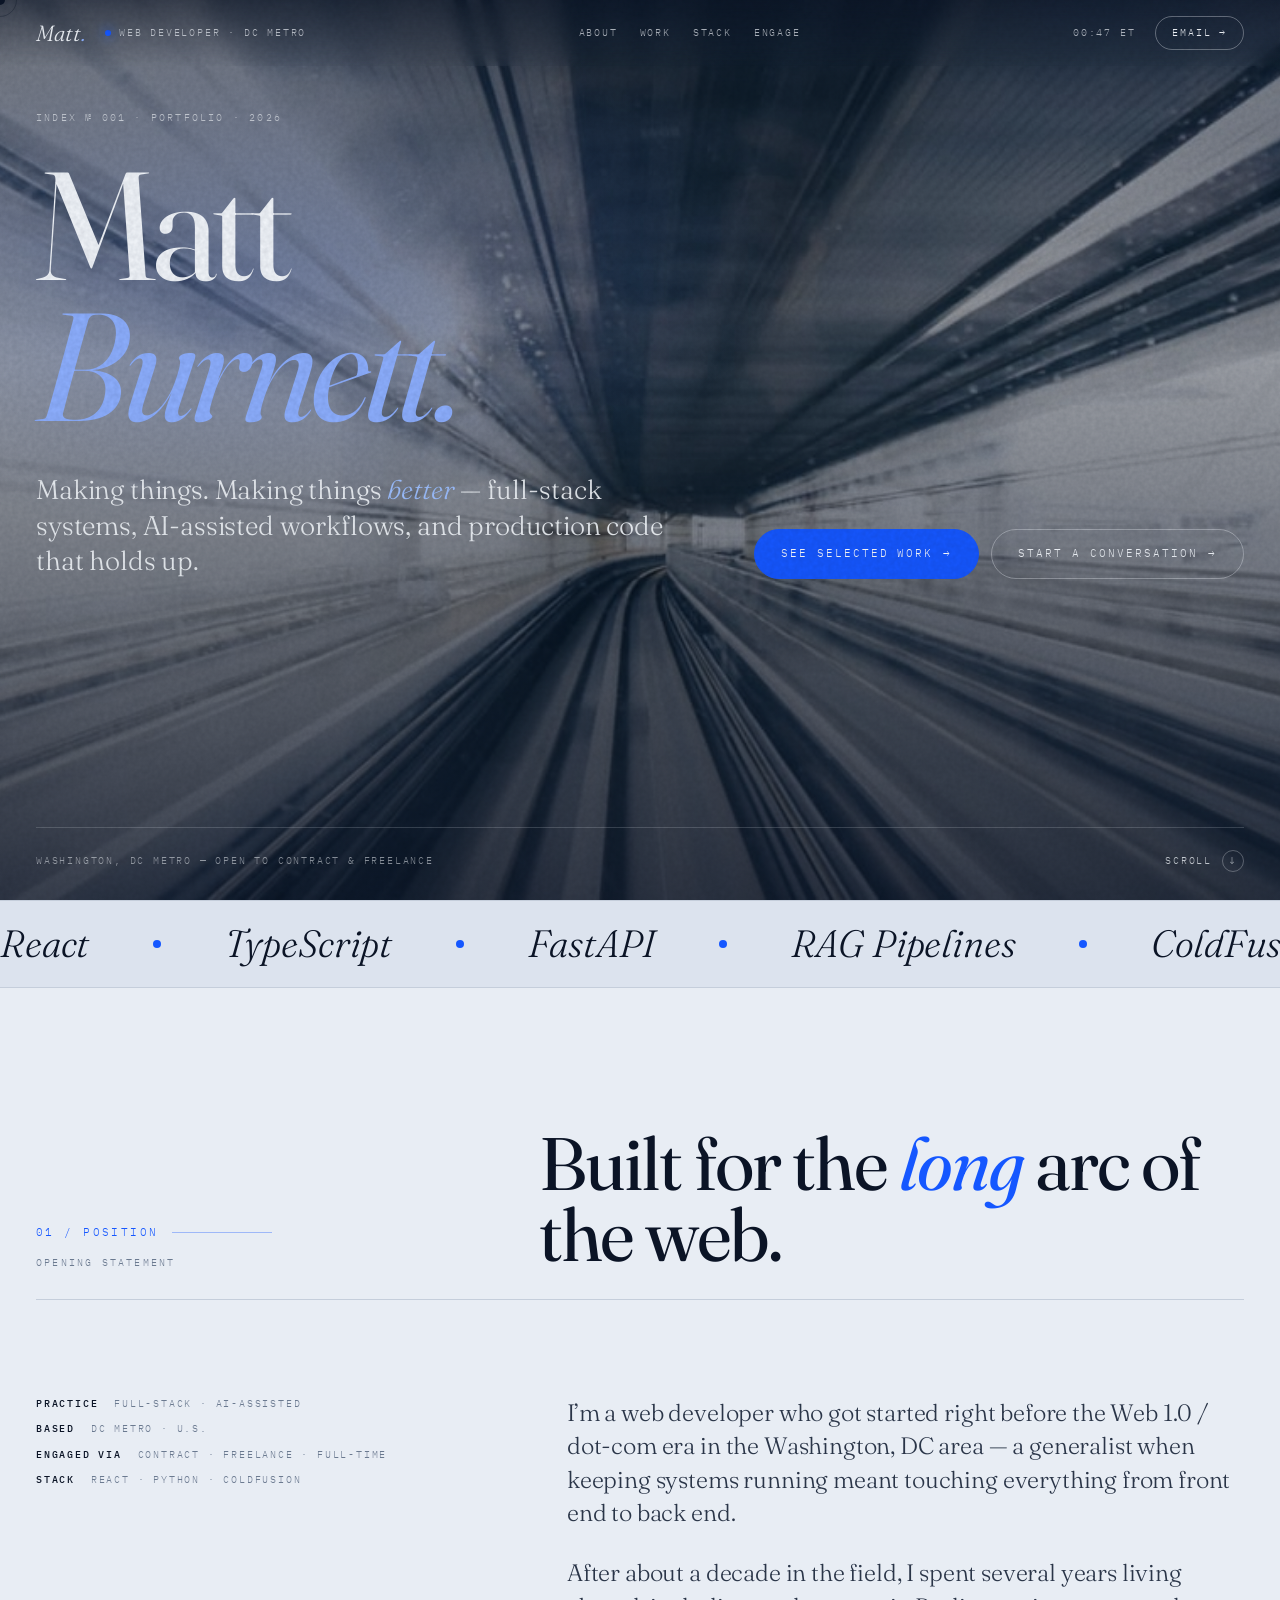
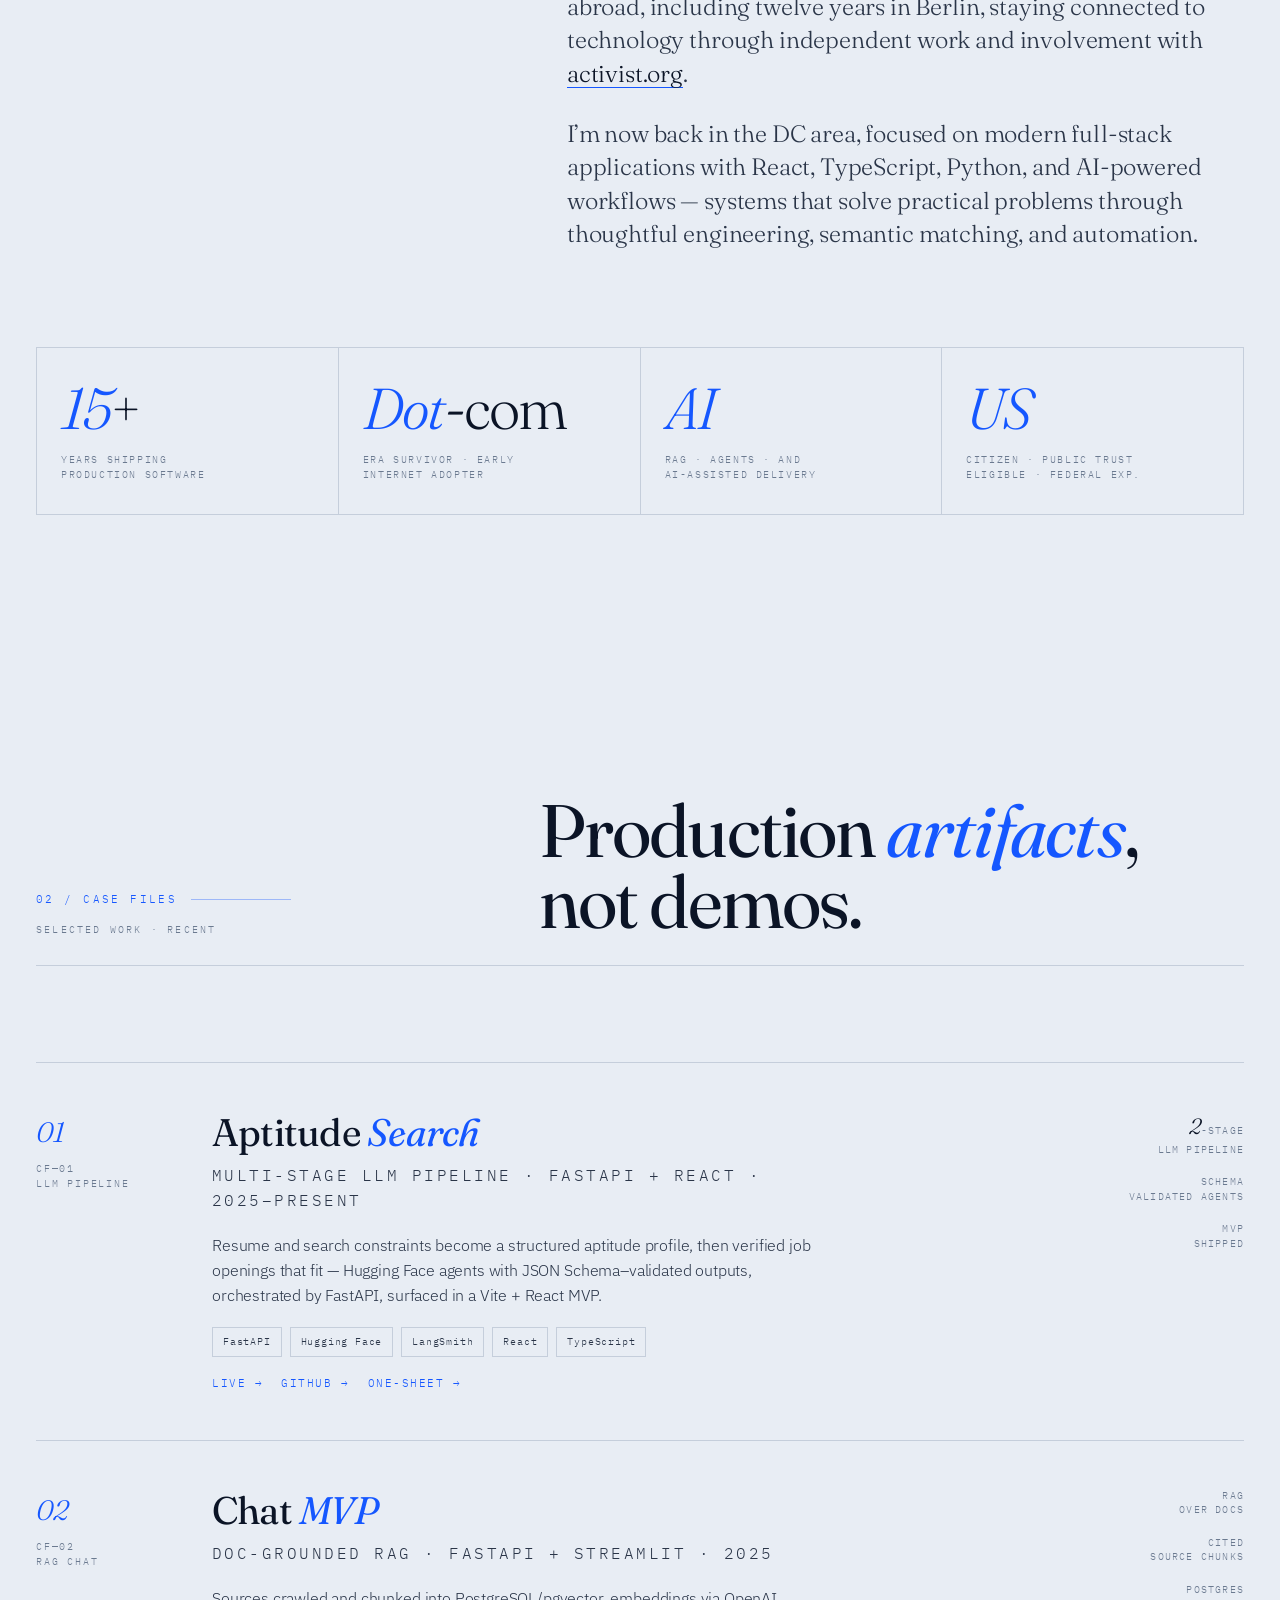
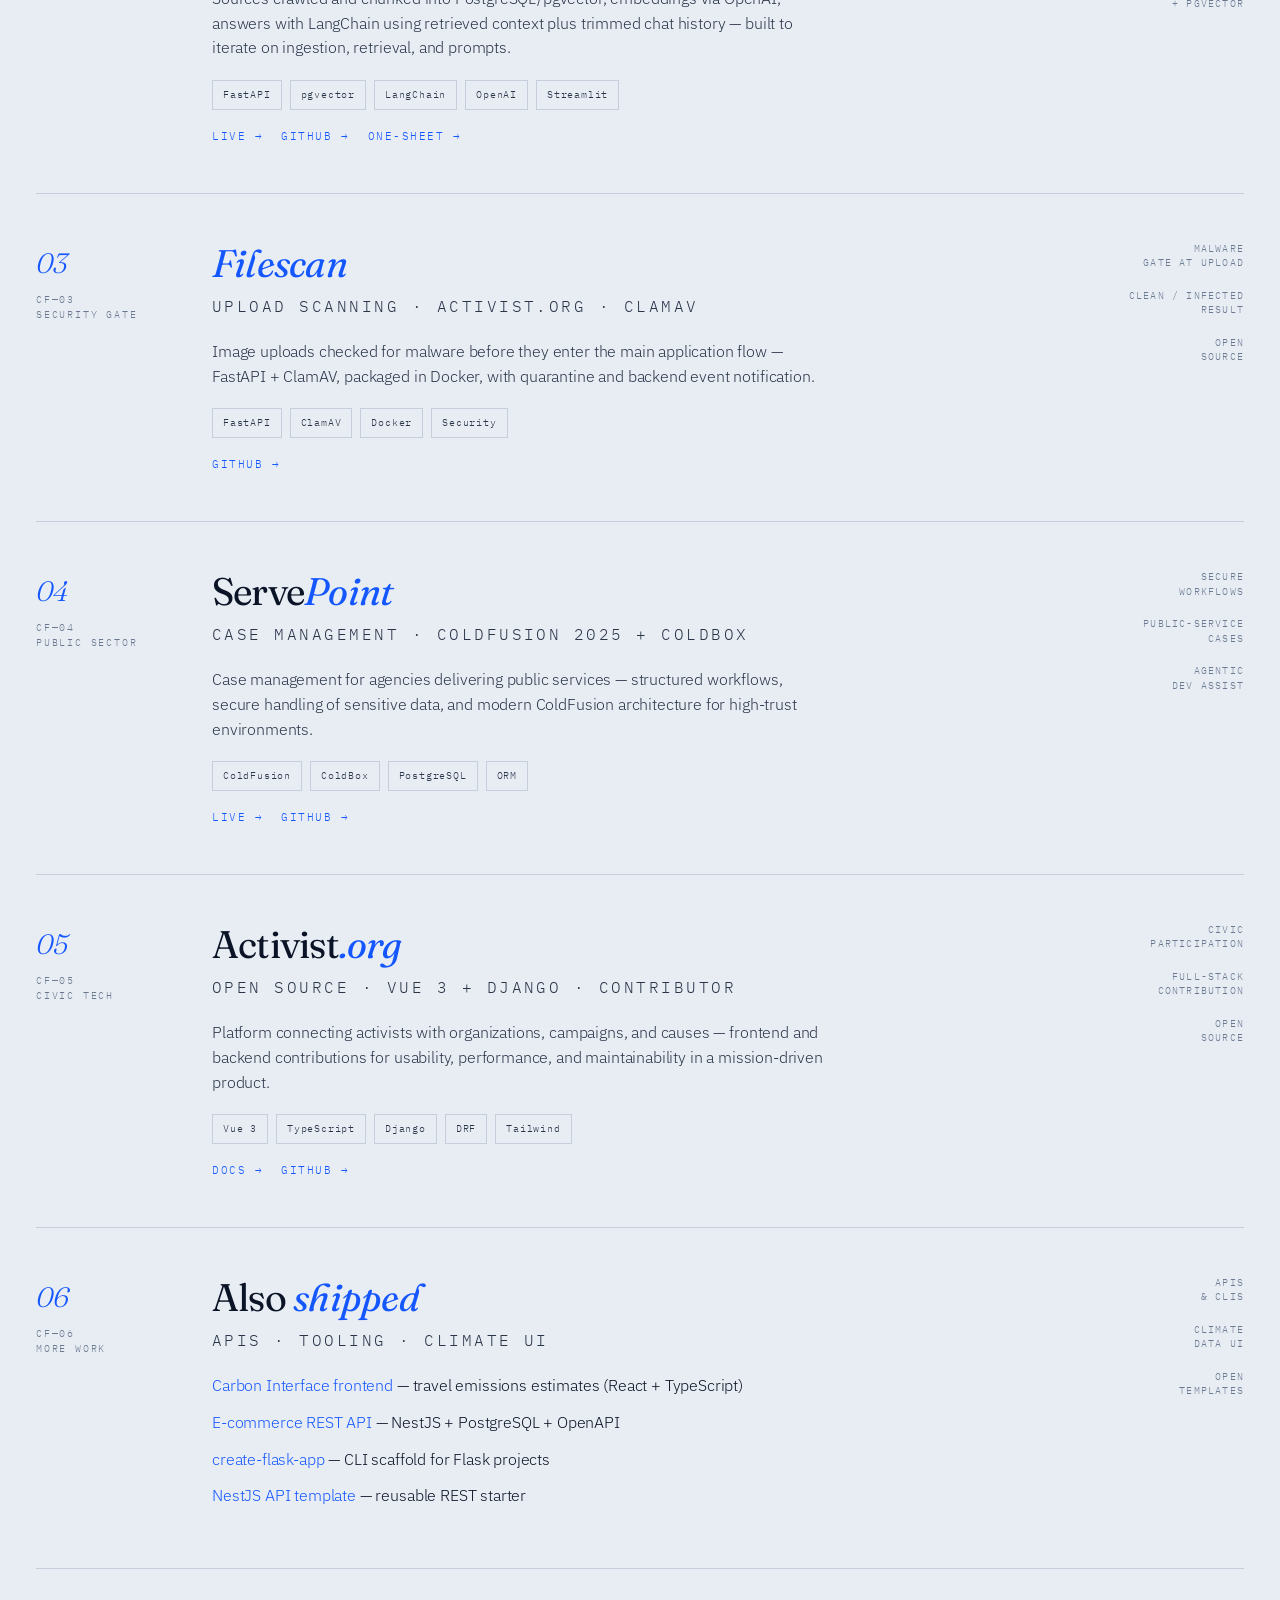
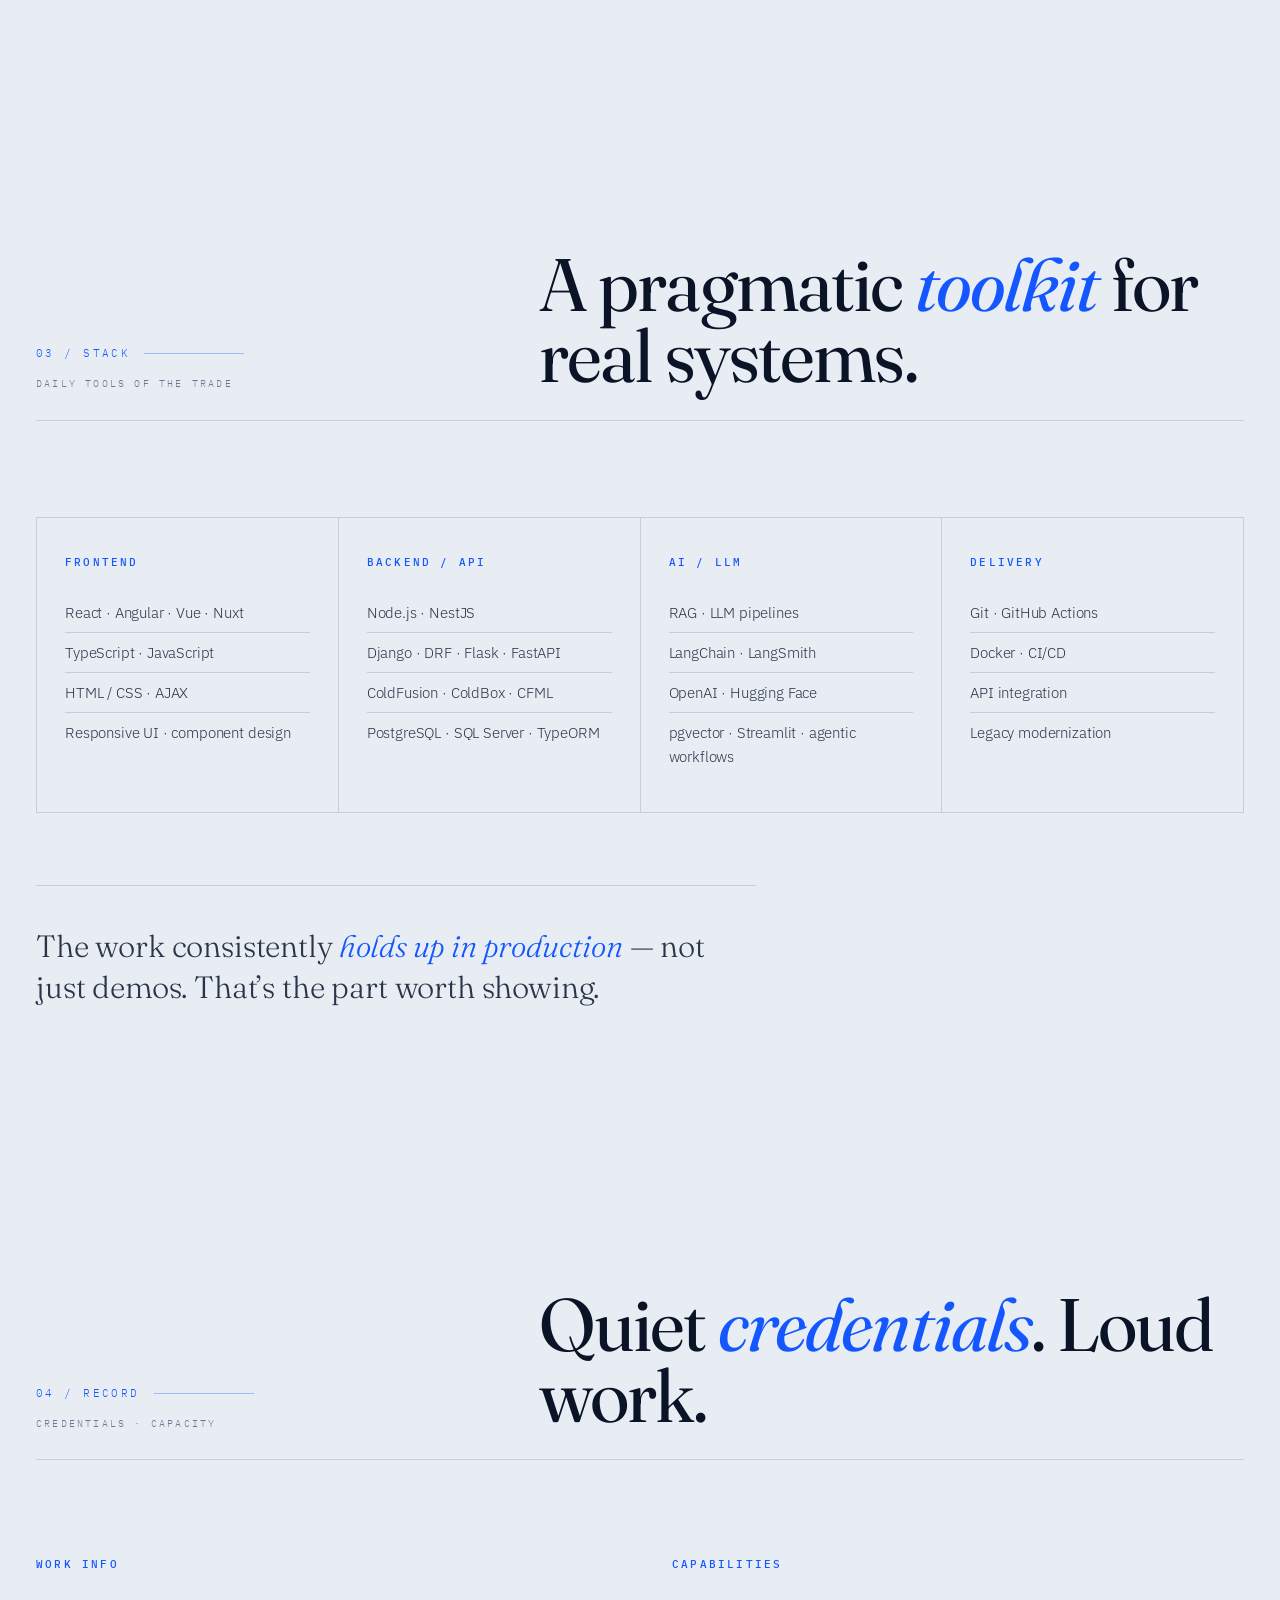
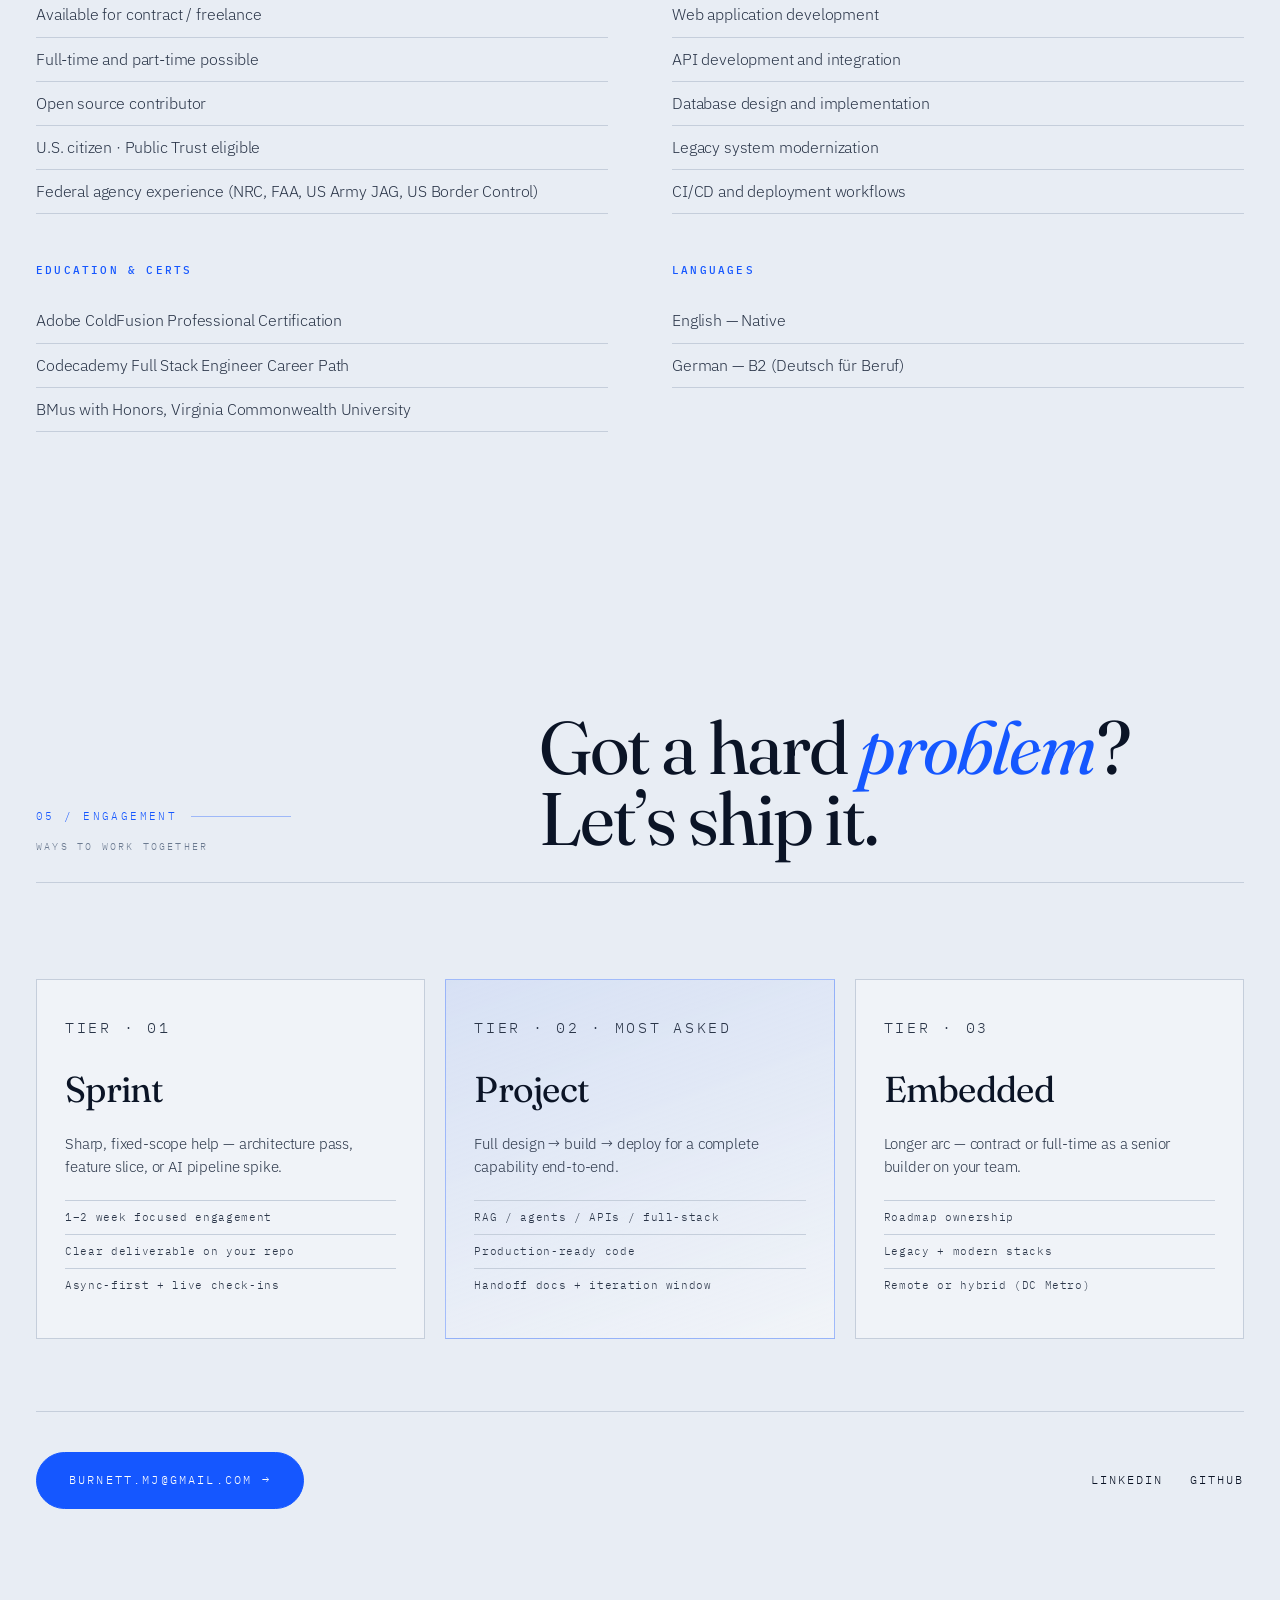
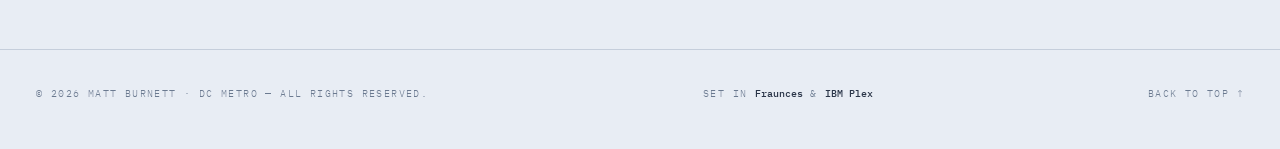
==== index.html @ 5ece1209 "Redesign portfolio as an editorial single-page site. - Replace section SPA with scroll layout: hero," ====
<!DOCTYPE html>
<html lang="en">

<head>
  <script async src="https://www.googletagmanager.com/gtag/js?id=G-J8VEQCVPCX"></script>
  <script>
    window.dataLayer = window.dataLayer || [];
    function gtag() { dataLayer.push(arguments); }
    gtag('js', new Date());
    gtag('config', 'G-J8VEQCVPCX');
  </script>

  <meta charset="UTF-8">
  <meta http-equiv="X-UA-Compatible" content="IE=edge">
  <meta name="viewport" content="width=device-width, initial-scale=1.0, viewport-fit=cover">

  <meta property="og:title" content="Matt Burnett — Web Developer" />
  <meta property="og:url" content="https://mattburnett-repo.github.io/portfolio-website/" />
  <meta property="og:image" content="https://mattburnett-repo.github.io/portfolio-website/images/splash-screen.png" />
  <meta property="og:type" content="website" />
  <meta property="og:description"
    content="Web developer Matt Burnett — early Internet adopter and dot-com survivor with 15+ years building enterprise web apps. Explore a portfolio of React, Vue, Node, ColdFusion, and agentic AI-assisted projects." />
  <meta name="description"
    content="Web developer Matt Burnett’s portfolio: enterprise web apps in React, Vue, Node, ColdFusion, and real-world projects using agentic coding and AI-assisted development." />
  <meta name="robots" content="index, follow, max-snippet:-1, max-image-preview:large, max-video-preview:-1">
  <link rel="canonical" href="https://mattburnett-repo.github.io/portfolio-website/" />
  <meta name="theme-color" content="#E8EDF4" media="(prefers-color-scheme: light)" />
  <meta name="theme-color" content="#0B1426" media="(prefers-color-scheme: dark)" />
  <meta name="color-scheme" content="light" />

  <link rel="preconnect" href="https://fonts.googleapis.com">
  <link rel="preconnect" href="https://fonts.gstatic.com" crossorigin>
  <link
    href="https://fonts.googleapis.com/css2?family=Fraunces:ital,opsz,wght@0,9..144,400;0,9..144,500;1,9..144,400;1,9..144,500&family=IBM+Plex+Mono:wght@400;500&family=IBM+Plex+Sans:wght@300;400;500;600&display=swap"
    rel="stylesheet">
  <link rel="stylesheet" type="text/css" href="./styles/styles.css">
  <link rel="shortcut icon" href="./images/ladderIcon_01.png" type="image/x-icon" />

  <script type="application/ld+json">
    {
      "@context": "https://schema.org",
      "@type": "Person",
      "name": "Matt Burnett",
      "jobTitle": "Web Developer",
      "url": "https://mattburnett-repo.github.io/portfolio-website/",
      "sameAs": [
        "https://www.linkedin.com/in/matt-burnett-5768ab20a/",
        "https://github.com/mattburnett-repo"
      ],
      "skills": [
        "React", "Node.js", "PostgreSQL", "TypeScript", "Vue", "Vue.js", "HTML", "JavaScript", "CSS", "Git",
        "ColdFusion", "ColdBox", "agentic coding", "AI-assisted development", "RAG", "LangChain", "OpenAI",
        "Hugging Face", "LangSmith", "pgvector", "FastAPI", "LLM pipelines"
      ],
      "knowsAbout": [
        "React", "Node JS", "Nest JS", "PostgreSQL", "TypeORM", "Git", "GitHub", "HTML", "CSS", "Javascript",
        "TypeScript", "SEO", "Vue", "Vue.js", "ColdFusion", "ColdBox", "agentic coding", "AI",
        "AI-assisted development", "agent-based development", "RAG", "LangChain", "OpenAI", "Hugging Face",
        "LangSmith", "pgvector", "FastAPI", "LLM pipelines", "Streamlit", "JSON Schema"
      ],
      "workExample": [
        { "@type": "CreativeWork", "name": "Aptitude Search", "url": "https://github.com/mattburnett-repo/aptitude-search" },
        { "@type": "CreativeWork", "name": "Chat MVP", "url": "https://github.com/mattburnett-repo/chat-mvp" },
        { "@type": "CreativeWork", "name": "Filescan (activist)", "url": "https://github.com/activist-org/activist/tree/main/services/filescan" },
        { "@type": "CreativeWork", "name": "Activist.org", "url": "https://activist.org/" },
        { "@type": "CreativeWork", "name": "Carbon Interface API Frontend", "url": "https://carbon-interface.vercel.app/" },
        { "@type": "CreativeWork", "name": "GreenShop / E-commerce UI", "url": "https://e-comm-ui.vercel.app/" },
        { "@type": "CreativeWork", "name": "E-commerce REST API", "url": "https://e-comm-api.fly.dev/api" },
        { "@type": "CreativeWork", "name": "NestJS REST API Template", "url": "https://nestjs-api-template.fly.dev/api" },
        { "@type": "CreativeWork", "name": "Resonate Music Streaming Service", "url": "https://resonate.coop/" },
        { "@type": "CreativeWork", "name": "ServePoint", "url": "https://github.com/mattburnett-repo/servepoint" },
        { "@type": "CreativeWork", "name": "Portfolio Website", "url": "https://github.com/mattburnett-repo/portfolio-website" }
      ]
    }
  </script>

  <title>Matt Burnett | Web Developer</title>
</head>

<body>
  <a class="skip-link" href="#main">Skip to main content</a>

  <div class="cursor" aria-hidden="true"></div>
  <div class="cursor-ring" aria-hidden="true"></div>

  <header class="topbar">
    <div class="topbar-left">
      <a class="brand" href="#top">Matt<span class="dot">.</span></a>
      <span class="live" aria-hidden="true">
        <span class="live-dot"></span>
        Web Developer · DC Metro
      </span>
    </div>
    <nav class="topbar-nav" aria-label="Primary">
      <a href="#about">About</a>
      <a href="#work">Work</a>
      <a href="#stack">Stack</a>
      <a href="#engage">Engage</a>
    </nav>
    <div class="topbar-right">
      <time class="clock" id="clock" datetime="">--:-- ET</time>
      <a class="cta" href="mailto:burnett.mj@gmail.com?subject=Message%20from%20Matt%20Burnett%20portfolio%20website">Email →</a>
    </div>
  </header>

  <main id="main">
    <!-- Hero -->
    <section class="hero" id="top" aria-labelledby="hero-name">
      <video class="hero-video" poster="images/techImage_02.jpeg" autoplay muted loop playsinline preload="auto">
        <source src="images/techImage_02.mp4" type="video/mp4" />
      </video>
      <div class="hero-veil" aria-hidden="true"></div>

      <div class="hero-inner">
        <p class="hero-eyebrow">Index № 001 · Portfolio · 2026</p>
        <h1 class="hero-name" id="hero-name">
          <span class="line"><span>Matt</span></span>
          <span class="line italic"><span>Burnett</span><span class="period">.</span></span>
        </h1>
        <div class="hero-tag">
          <p>
            Making things. Making things <em>better</em> —
            full-stack systems, AI-assisted workflows, and production code that holds up.
          </p>
          <div class="hero-actions">
            <a class="btn primary" href="#work" data-hover>See selected work <span class="arr" aria-hidden="true">→</span></a>
            <a class="btn ghost" href="#engage" data-hover>Start a conversation <span class="arr" aria-hidden="true">→</span></a>
          </div>
        </div>
      </div>

      <div class="hero-foot">
        <span>Washington, DC Metro — Open to contract &amp; freelance</span>
        <a class="scroll" href="#about">Scroll <span class="scroll-arrow" aria-hidden="true">↓</span></a>
      </div>
    </section>

    <div class="marquee" aria-hidden="true">
      <div class="marquee-track">
        <span>
          <span class="word">React</span><span class="dot"></span>
          <span class="word">TypeScript</span><span class="dot"></span>
          <span class="word">FastAPI</span><span class="dot"></span>
          <span class="word">RAG Pipelines</span><span class="dot"></span>
          <span class="word">ColdFusion</span><span class="dot"></span>
          <span class="word">Vue</span><span class="dot"></span>
          <span class="word">NestJS</span><span class="dot"></span>
          <span class="word">PostgreSQL</span><span class="dot"></span>
          <span class="word">Agentic Coding</span><span class="dot"></span>
          <span class="word">Legacy Modernization</span><span class="dot"></span>
        </span>
        <span>
          <span class="word">React</span><span class="dot"></span>
          <span class="word">TypeScript</span><span class="dot"></span>
          <span class="word">FastAPI</span><span class="dot"></span>
          <span class="word">RAG Pipelines</span><span class="dot"></span>
          <span class="word">ColdFusion</span><span class="dot"></span>
          <span class="word">Vue</span><span class="dot"></span>
          <span class="word">NestJS</span><span class="dot"></span>
          <span class="word">PostgreSQL</span><span class="dot"></span>
          <span class="word">Agentic Coding</span><span class="dot"></span>
          <span class="word">Legacy Modernization</span><span class="dot"></span>
        </span>
      </div>
    </div>

    <!-- 01 About -->
    <section class="section" id="about">
      <div class="frame">
        <header class="sec-head reveal">
          <div>
            <div class="sec-num">01 / Position</div>
            <p class="sec-kicker">Opening statement</p>
          </div>
          <h2 class="sec-title">Built for the <em>long</em> arc of the web.</h2>
        </header>

        <div class="position">
          <aside class="position-side reveal">
            <div class="stack">
              <div><strong>Practice</strong> Full-stack · AI-assisted</div>
              <div><strong>Based</strong> DC Metro · U.S.</div>
              <div><strong>Engaged via</strong> Contract · Freelance · Full-time</div>
              <div><strong>Stack</strong> React · Python · ColdFusion</div>
            </div>
          </aside>
          <div class="position-body reveal">
            <p>
              I’m a web developer who got started right before the Web 1.0 / dot-com era in the Washington, DC area —
              a generalist when keeping systems running meant touching everything from front end to back end.
            </p>
            <p>
              After about a decade in the field, I spent several years living abroad, including twelve years in Berlin,
              staying connected to technology through independent work and involvement with
              <a class="uline" href="https://docs.activist.org/activist" target="_blank" rel="noopener noreferrer">activist.org</a>.
            </p>
            <p>
              I’m now back in the DC area, focused on modern full-stack applications with React, TypeScript, Python,
              and AI-powered workflows — systems that solve practical problems through thoughtful engineering,
              semantic matching, and automation.
            </p>
          </div>
        </div>

        <div class="stats reveal">
          <div class="stat">
            <div class="num"><em>15</em>+</div>
            <div class="lab">Years shipping<br>production software</div>
          </div>
          <div class="stat">
            <div class="num"><em>Dot</em>-com</div>
            <div class="lab">Era survivor · early<br>Internet adopter</div>
          </div>
          <div class="stat">
            <div class="num"><em>AI</em></div>
            <div class="lab">RAG · agents · and<br>AI-assisted delivery</div>
          </div>
          <div class="stat">
            <div class="num"><em>US</em></div>
            <div class="lab">Citizen · Public Trust<br>eligible · federal exp.</div>
          </div>
        </div>
      </div>
    </section>

    <!-- 02 Work -->
    <section class="section" id="work">
      <div class="frame">
        <header class="sec-head reveal">
          <div>
            <div class="sec-num">02 / Case Files</div>
            <p class="sec-kicker">Selected work · recent</p>
          </div>
          <h2 class="sec-title">Production <em>artifacts</em>, not demos.</h2>
        </header>

        <div class="cases">
          <article class="case reveal" data-hover>
            <div class="case-ix"><span class="num">01</span>CF—01<br>LLM Pipeline</div>
            <div class="case-body">
              <h3>Aptitude <em>Search</em></h3>
              <p class="case-role">Multi-stage LLM pipeline · FastAPI + React · 2025–Present</p>
              <p>
                Resume and search constraints become a structured aptitude profile, then verified job openings that fit —
                Hugging Face agents with JSON Schema–validated outputs, orchestrated by FastAPI, surfaced in a Vite + React MVP.
              </p>
              <div class="case-tags">
                <span>FastAPI</span><span>Hugging Face</span><span>LangSmith</span><span>React</span><span>TypeScript</span>
              </div>
              <div class="case-links">
                <a href="https://aptitude-search.vercel.app/" target="_blank" rel="noopener noreferrer">Live →</a>
                <a href="https://github.com/mattburnett-repo/aptitude-search" target="_blank" rel="noopener noreferrer">GitHub →</a>
                <a href="./docs/one-sheets/aptitude-search-onesheet.pdf" target="_blank" rel="noopener noreferrer">One-sheet →</a>
              </div>
            </div>
            <div class="case-metrics">
              <div><em>2</em>-stage<br>LLM pipeline</div>
              <div>Schema<br>validated agents</div>
              <div>MVP<br>shipped</div>
            </div>
          </article>

          <article class="case reveal" data-hover>
            <div class="case-ix"><span class="num">02</span>CF—02<br>RAG Chat</div>
            <div class="case-body">
              <h3>Chat <em>MVP</em></h3>
              <p class="case-role">Doc-grounded RAG · FastAPI + Streamlit · 2025</p>
              <p>
                Sources crawled and chunked into PostgreSQL/pgvector, embeddings via OpenAI, answers with LangChain
                using retrieved context plus trimmed chat history — built to iterate on ingestion, retrieval, and prompts.
              </p>
              <div class="case-tags">
                <span>FastAPI</span><span>pgvector</span><span>LangChain</span><span>OpenAI</span><span>Streamlit</span>
              </div>
              <div class="case-links">
                <a href="https://chatmvp.streamlit.app/" target="_blank" rel="noopener noreferrer">Live →</a>
                <a href="https://github.com/mattburnett-repo/chat-mvp" target="_blank" rel="noopener noreferrer">GitHub →</a>
                <a href="./docs/one-sheets/chat-mvp-one-sheet.pdf" target="_blank" rel="noopener noreferrer">One-sheet →</a>
              </div>
            </div>
            <div class="case-metrics">
              <div>RAG<br>over docs</div>
              <div>Cited<br>source chunks</div>
              <div>Postgres<br>+ pgvector</div>
            </div>
          </article>

          <article class="case reveal" data-hover>
            <div class="case-ix"><span class="num">03</span>CF—03<br>Security Gate</div>
            <div class="case-body">
              <h3><em>Filescan</em></h3>
              <p class="case-role">Upload scanning · activist.org · ClamAV</p>
              <p>
                Image uploads checked for malware before they enter the main application flow —
                FastAPI + ClamAV, packaged in Docker, with quarantine and backend event notification.
              </p>
              <div class="case-tags">
                <span>FastAPI</span><span>ClamAV</span><span>Docker</span><span>Security</span>
              </div>
              <div class="case-links">
                <a href="https://github.com/activist-org/activist/blob/main/services/filescan/README.md" target="_blank" rel="noopener noreferrer">GitHub →</a>
              </div>
            </div>
            <div class="case-metrics">
              <div>Malware<br>gate at upload</div>
              <div>Clean / infected<br>result</div>
              <div>Open<br>source</div>
            </div>
          </article>

          <article class="case reveal" data-hover>
            <div class="case-ix"><span class="num">04</span>CF—04<br>Public Sector</div>
            <div class="case-body">
              <h3>Serve<em>Point</em></h3>
              <p class="case-role">Case management · ColdFusion 2025 + ColdBox</p>
              <p>
                Case management for agencies delivering public services — structured workflows, secure handling of
                sensitive data, and modern ColdFusion architecture for high-trust environments.
              </p>
              <div class="case-tags">
                <span>ColdFusion</span><span>ColdBox</span><span>PostgreSQL</span><span>ORM</span>
              </div>
              <div class="case-links">
                <a href="https://servepoint.onrender.com/" target="_blank" rel="noopener noreferrer">Live →</a>
                <a href="https://github.com/mattburnett-repo/servepoint" target="_blank" rel="noopener noreferrer">GitHub →</a>
              </div>
            </div>
            <div class="case-metrics">
              <div>Secure<br>workflows</div>
              <div>Public-service<br>cases</div>
              <div>Agentic<br>dev assist</div>
            </div>
          </article>

          <article class="case reveal" data-hover>
            <div class="case-ix"><span class="num">05</span>CF—05<br>Civic Tech</div>
            <div class="case-body">
              <h3>Activist<em>.org</em></h3>
              <p class="case-role">Open source · Vue 3 + Django · Contributor</p>
              <p>
                Platform connecting activists with organizations, campaigns, and causes —
                frontend and backend contributions for usability, performance, and maintainability in a mission-driven product.
              </p>
              <div class="case-tags">
                <span>Vue 3</span><span>TypeScript</span><span>Django</span><span>DRF</span><span>Tailwind</span>
              </div>
              <div class="case-links">
                <a href="https://docs.activist.org/activist" target="_blank" rel="noopener noreferrer">Docs →</a>
                <a href="https://github.com/activist-org/activist" target="_blank" rel="noopener noreferrer">GitHub →</a>
              </div>
            </div>
            <div class="case-metrics">
              <div>Civic<br>participation</div>
              <div>Full-stack<br>contribution</div>
              <div>Open<br>source</div>
            </div>
          </article>

          <article class="case reveal" data-hover>
            <div class="case-ix"><span class="num">06</span>CF—06<br>More work</div>
            <div class="case-body">
              <h3>Also <em>shipped</em></h3>
              <p class="case-role">APIs · tooling · climate UI</p>
              <ul class="also-list">
                <li><a href="https://carbon-interface.vercel.app/" target="_blank" rel="noopener noreferrer">Carbon Interface frontend</a> — travel emissions estimates (React + TypeScript)</li>
                <li><a href="https://e-comm-api.fly.dev/api" target="_blank" rel="noopener noreferrer">E-commerce REST API</a> — NestJS + PostgreSQL + OpenAPI</li>
                <li><a href="https://github.com/mattburnett-repo/create-flask-app" target="_blank" rel="noopener noreferrer">create-flask-app</a> — CLI scaffold for Flask projects</li>
                <li><a href="https://nestjs-api-template.fly.dev/api" target="_blank" rel="noopener noreferrer">NestJS API template</a> — reusable REST starter</li>
              </ul>
            </div>
            <div class="case-metrics">
              <div>APIs<br>&amp; CLIs</div>
              <div>Climate<br>data UI</div>
              <div>Open<br>templates</div>
            </div>
          </article>
        </div>
      </div>
    </section>

    <!-- 03 Stack -->
    <section class="section" id="stack">
      <div class="frame">
        <header class="sec-head reveal">
          <div>
            <div class="sec-num">03 / Stack</div>
            <p class="sec-kicker">Daily tools of the trade</p>
          </div>
          <h2 class="sec-title">A pragmatic <em>toolkit</em> for real systems.</h2>
        </header>

        <div class="stack-grid reveal">
          <div class="stack-col">
            <h3>Frontend</h3>
            <ul>
              <li>React · Angular · Vue · Nuxt</li>
              <li>TypeScript · JavaScript</li>
              <li>HTML / CSS · AJAX</li>
              <li>Responsive UI · component design</li>
            </ul>
          </div>
          <div class="stack-col">
            <h3>Backend / API</h3>
            <ul>
              <li>Node.js · NestJS</li>
              <li>Django · DRF · Flask · FastAPI</li>
              <li>ColdFusion · ColdBox · CFML</li>
              <li>PostgreSQL · SQL Server · TypeORM</li>
            </ul>
          </div>
          <div class="stack-col">
            <h3>AI / LLM</h3>
            <ul>
              <li>RAG · LLM pipelines</li>
              <li>LangChain · LangSmith</li>
              <li>OpenAI · Hugging Face</li>
              <li>pgvector · Streamlit · agentic workflows</li>
            </ul>
          </div>
          <div class="stack-col">
            <h3>Delivery</h3>
            <ul>
              <li>Git · GitHub Actions</li>
              <li>Docker · CI/CD</li>
              <li>API integration</li>
              <li>Legacy modernization</li>
            </ul>
          </div>
        </div>

        <blockquote class="quote reveal">
          <p>The work consistently <em>holds up in production</em> — not just demos. That’s the part worth showing.</p>
        </blockquote>
      </div>
    </section>

    <!-- 04 Record -->
    <section class="section" id="record">
      <div class="frame">
        <header class="sec-head reveal">
          <div>
            <div class="sec-num">04 / Record</div>
            <p class="sec-kicker">Credentials · capacity</p>
          </div>
          <h2 class="sec-title">Quiet <em>credentials</em>. Loud work.</h2>
        </header>

        <div class="record-grid">
          <div class="record-block reveal">
            <h3>Work info</h3>
            <ul>
              <li>Available for contract / freelance</li>
              <li>Full-time and part-time possible</li>
              <li>Open source contributor</li>
              <li>U.S. citizen · Public Trust eligible</li>
              <li>Federal agency experience (NRC, FAA, US Army JAG, US Border Control)</li>
            </ul>
          </div>
          <div class="record-block reveal">
            <h3>Capabilities</h3>
            <ul>
              <li>Web application development</li>
              <li>API development and integration</li>
              <li>Database design and implementation</li>
              <li>Legacy system modernization</li>
              <li>CI/CD and deployment workflows</li>
            </ul>
          </div>
          <div class="record-block reveal">
            <h3>Education &amp; certs</h3>
            <ul>
              <li>Adobe ColdFusion Professional Certification</li>
              <li>Codecademy Full Stack Engineer Career Path</li>
              <li>BMus with Honors, Virginia Commonwealth University</li>
            </ul>
          </div>
          <div class="record-block reveal">
            <h3>Languages</h3>
            <ul>
              <li>English — Native</li>
              <li>German — B2 (Deutsch für Beruf)</li>
            </ul>
          </div>
        </div>
      </div>
    </section>

    <!-- 05 Engage -->
    <section class="section engage" id="engage">
      <div class="frame">
        <header class="sec-head reveal">
          <div>
            <div class="sec-num">05 / Engagement</div>
            <p class="sec-kicker">Ways to work together</p>
          </div>
          <h2 class="sec-title">Got a hard <em>problem</em>? Let’s ship it.</h2>
        </header>

        <div class="engage-grid">
          <article class="tier reveal" data-hover>
            <p class="tier-label">Tier · 01</p>
            <h3>Sprint</h3>
            <p>Sharp, fixed-scope help — architecture pass, feature slice, or AI pipeline spike.</p>
            <ul>
              <li>1–2 week focused engagement</li>
              <li>Clear deliverable on your repo</li>
              <li>Async-first + live check-ins</li>
            </ul>
          </article>
          <article class="tier reveal featured" data-hover>
            <p class="tier-label">Tier · 02 · Most asked</p>
            <h3>Project</h3>
            <p>Full design → build → deploy for a complete capability end-to-end.</p>
            <ul>
              <li>RAG / agents / APIs / full-stack</li>
              <li>Production-ready code</li>
              <li>Handoff docs + iteration window</li>
            </ul>
          </article>
          <article class="tier reveal" data-hover>
            <p class="tier-label">Tier · 03</p>
            <h3>Embedded</h3>
            <p>Longer arc — contract or full-time as a senior builder on your team.</p>
            <ul>
              <li>Roadmap ownership</li>
              <li>Legacy + modern stacks</li>
              <li>Remote or hybrid (DC Metro)</li>
            </ul>
          </article>
        </div>

        <div class="cta-band reveal">
          <a class="btn primary large" href="mailto:burnett.mj@gmail.com?subject=Message%20from%20Matt%20Burnett%20portfolio%20website" data-hover>
            burnett.mj@gmail.com <span class="arr" aria-hidden="true">→</span>
          </a>
          <div class="socials">
            <a href="https://www.linkedin.com/in/matt-burnett-5768ab20a/" target="_blank" rel="noopener noreferrer" data-hover>LinkedIn</a>
            <a href="https://github.com/mattburnett-repo" target="_blank" rel="noopener noreferrer" data-hover>GitHub</a>
          </div>
        </div>
      </div>
    </section>
  </main>

  <footer class="site-footer">
    <div class="frame footer-inner">
      <p>© <span id="year">2026</span> Matt Burnett · DC Metro — All rights reserved.</p>
      <p class="colophon">Set in <strong>Fraunces</strong> &amp; <strong>IBM Plex</strong></p>
      <a href="#top">Back to top ↑</a>
    </div>
  </footer>

  <script src="app.js"></script>
</body>

</html>
---- styles/styles.css ----
/* Matt Burnett portfolio — editorial redesign
   Cool slate + cobalt (distinct from cream/terracotta reference) */

:root {
  --paper: #E8EDF4;
  --paper-2: #DCE3EE;
  --ink: #0B1426;
  --ink-soft: #2A3548;
  --muted: #6B7A90;
  --rule: #C5CEDB;
  --signal: #1557FF;
  --signal-deep: #0B3DB8;
  --teal: #1A8A7A;

  --serif: 'Fraunces', 'Times New Roman', serif;
  --sans: 'IBM Plex Sans', system-ui, sans-serif;
  --mono: 'IBM Plex Mono', ui-monospace, monospace;

  --frame: 1480px;
  --pad: clamp(20px, 4vw, 36px);
  --ease: cubic-bezier(0.2, 0.85, 0.2, 1);
}

*,
*::before,
*::after {
  box-sizing: border-box;
  margin: 0;
  padding: 0;
}

html {
  scroll-behavior: smooth;
}

body {
  background: var(--paper);
  color: var(--ink);
  font-family: var(--sans);
  font-size: 16px;
  line-height: 1.55;
  font-weight: 300;
  letter-spacing: -0.01em;
  overflow-x: hidden;
  -webkit-font-smoothing: antialiased;
  cursor: none;
}

/* Atmosphere — cool wash (not warm cream) */
body::before {
  content: '';
  position: fixed;
  inset: 0;
  pointer-events: none;
  z-index: 0;
  background:
    radial-gradient(ellipse 90% 70% at 12% -8%, rgba(21, 87, 255, 0.1), transparent 58%),
    radial-gradient(ellipse 55% 45% at 96% 18%, rgba(26, 138, 122, 0.09), transparent 68%),
    radial-gradient(ellipse 50% 55% at 50% 108%, rgba(21, 87, 255, 0.06), transparent 70%);
  animation: drift 20s ease-in-out infinite alternate;
}

@keyframes drift {
  0% { transform: translate3d(0, 0, 0) scale(1); }
  100% { transform: translate3d(-28px, 18px, 0) scale(1.07); }
}

/* Grain */
body::after {
  content: '';
  position: fixed;
  inset: 0;
  pointer-events: none;
  z-index: 1000;
  opacity: 0.28;
  mix-blend-mode: multiply;
  background-image: url("data:image/svg+xml;utf8,<svg viewBox='0 0 220 220' xmlns='http://www.w3.org/2000/svg'><filter id='n'><feTurbulence type='fractalNoise' baseFrequency='0.85' numOctaves='2' stitchTiles='stitch'/><feColorMatrix values='0 0 0 0 0.04 0 0 0 0 0.06 0 0 0 0 0.1 0 0 0 0.55 0'/></filter><rect width='100%25' height='100%25' filter='url(%23n)'/></svg>");
}

::selection {
  background: var(--signal);
  color: #fff;
}

a {
  color: inherit;
  text-decoration: none;
}

ul {
  list-style: none;
}

img,
video {
  max-width: 100%;
  display: block;
}

.skip-link {
  position: absolute;
  left: -9999px;
  top: 0;
  z-index: 10000;
  background: var(--ink);
  color: var(--paper);
  padding: 12px 18px;
  font-family: var(--mono);
  font-size: 12px;
}

.skip-link:focus {
  left: 12px;
  top: 12px;
}

/* Cursor */
.cursor {
  position: fixed;
  top: 0;
  left: 0;
  width: 10px;
  height: 10px;
  border-radius: 50%;
  background: var(--ink);
  pointer-events: none;
  z-index: 9999;
  transform: translate(-50%, -50%);
  transition: width 0.3s var(--ease), height 0.3s var(--ease), background 0.3s, border-width 0.3s;
  border: 0 solid var(--signal);
}

.cursor.lg {
  width: 52px;
  height: 52px;
  background: transparent;
  border-width: 1.5px;
}

.cursor-ring {
  position: fixed;
  top: 0;
  left: 0;
  width: 34px;
  height: 34px;
  border: 1px solid rgba(11, 20, 38, 0.3);
  border-radius: 50%;
  pointer-events: none;
  z-index: 9998;
  transform: translate(-50%, -50%);
  transition: transform 0.25s var(--ease), opacity 0.3s;
}

@media (max-width: 900px), (hover: none) {
  body { cursor: auto; }
  .cursor,
  .cursor-ring { display: none; }
}

/* Topbar */
.topbar {
  position: fixed;
  top: 0;
  left: 0;
  right: 0;
  z-index: 100;
  display: flex;
  justify-content: space-between;
  align-items: center;
  gap: 16px;
  padding: 16px var(--pad);
  font-family: var(--mono);
  font-size: 10px;
  letter-spacing: 0.18em;
  text-transform: uppercase;
  color: rgba(244, 247, 251, 0.7);
  background: linear-gradient(to bottom, rgba(11, 20, 38, 0.55), transparent);
  backdrop-filter: blur(8px);
  -webkit-backdrop-filter: blur(8px);
  transition: color 0.35s, background 0.35s;
}

.topbar-left,
.topbar-right {
  display: flex;
  gap: 20px;
  align-items: center;
}

.brand {
  font-family: var(--serif);
  font-size: 22px;
  letter-spacing: 0;
  text-transform: none;
  color: #f4f7fb;
  font-style: italic;
  transition: color 0.35s;
}

.brand .dot {
  color: #8eb0ff;
}

.live {
  display: inline-flex;
  gap: 8px;
  align-items: center;
}

.live-dot {
  width: 6px;
  height: 6px;
  background: var(--signal);
  border-radius: 50%;
  box-shadow: 0 0 12px var(--signal);
  animation: pulse 1.6s ease-in-out infinite;
}

@keyframes pulse {
  0%, 100% { opacity: 1; transform: scale(1); }
  50% { opacity: 0.5; transform: scale(0.78); }
}

.topbar-nav {
  display: flex;
  gap: 22px;
}

.topbar-nav a {
  transition: color 0.25s;
}

.topbar-nav a:hover {
  color: #fff;
}

.topbar .cta {
  color: #f4f7fb;
  padding: 8px 16px;
  border: 1px solid rgba(244, 247, 251, 0.35);
  border-radius: 999px;
  transition: all 0.25s;
}

.topbar .cta:hover {
  background: var(--signal);
  color: #fff;
  border-color: var(--signal);
}

.topbar.on-paper {
  color: var(--ink-soft);
  background: rgba(232, 237, 244, 0.92);
  border-bottom: 1px solid var(--rule);
}

.topbar.on-paper .brand {
  color: var(--ink);
}

.topbar.on-paper .brand .dot {
  color: var(--signal);
}

.topbar.on-paper .cta {
  color: var(--ink);
  border-color: var(--rule);
}

.topbar.on-paper .topbar-nav a:hover {
  color: var(--signal);
}

.clock {
  font-variant-numeric: tabular-nums;
}

/* Frame + sections */
.frame {
  max-width: var(--frame);
  margin: 0 auto;
  position: relative;
  z-index: 2;
}

.section {
  padding: clamp(80px, 12vw, 140px) var(--pad);
  position: relative;
  z-index: 2;
}

/* Hero — full-bleed video */
.hero {
  min-height: 100vh;
  min-height: 100dvh;
  padding: 110px var(--pad) 28px;
  display: flex;
  flex-direction: column;
  justify-content: space-between;
  position: relative;
  overflow: hidden;
  z-index: 2;
  color: #f4f7fb;
}

.hero-video {
  position: absolute;
  inset: 0;
  width: 100%;
  height: 100%;
  object-fit: cover;
  z-index: 0;
}

.hero-veil {
  position: absolute;
  inset: 0;
  z-index: 1;
  background:
    linear-gradient(180deg, rgba(11, 20, 38, 0.55) 0%, rgba(11, 20, 38, 0.35) 40%, rgba(11, 20, 38, 0.78) 100%),
    radial-gradient(ellipse 70% 50% at 20% 30%, rgba(21, 87, 255, 0.25), transparent 60%);
}

.hero-inner,
.hero-foot {
  position: relative;
  z-index: 2;
  max-width: var(--frame);
  margin-left: auto;
  margin-right: auto;
  width: 100%;
}

.hero-eyebrow {
  font-family: var(--mono);
  font-size: 10px;
  letter-spacing: 0.22em;
  text-transform: uppercase;
  color: rgba(244, 247, 251, 0.65);
  margin-bottom: 28px;
}

.hero-name {
  font-family: var(--serif);
  font-weight: 400;
  font-size: clamp(64px, 12vw, 168px);
  line-height: 0.92;
  letter-spacing: -0.035em;
}

.hero-name .line {
  display: block;
}

.hero-name .line span {
  display: inline-block;
  opacity: 0;
  transform: translateY(40px);
  animation: rise 1.1s var(--ease) 0.12s forwards;
}

.hero-name .italic span {
  animation-delay: 0.28s;
  font-style: italic;
  color: #8eb0ff;
}

.hero-name .period {
  color: #f4f7fb;
  font-style: normal;
}

@keyframes rise {
  to { opacity: 1; transform: translateY(0); }
}

.hero-tag {
  margin-top: 36px;
  display: grid;
  grid-template-columns: 1.35fr 1fr;
  gap: 36px;
  align-items: end;
  opacity: 0;
  transform: translateY(18px);
  animation: rise-soft 1.1s var(--ease) 0.75s forwards;
}

@keyframes rise-soft {
  to { opacity: 1; transform: translateY(0); }
}

.hero-tag p {
  font-family: var(--serif);
  font-size: clamp(20px, 2.1vw, 28px);
  line-height: 1.32;
  max-width: 640px;
  color: rgba(244, 247, 251, 0.92);
}

.hero-tag em {
  color: #9ec0ff;
  font-style: italic;
}

.hero-actions {
  display: flex;
  gap: 12px;
  flex-wrap: wrap;
  justify-content: flex-end;
}

.btn {
  font-family: var(--mono);
  font-size: 11px;
  letter-spacing: 0.18em;
  text-transform: uppercase;
  padding: 15px 26px;
  border-radius: 999px;
  transition: all 0.3s var(--ease);
  display: inline-flex;
  align-items: center;
  gap: 10px;
  position: relative;
  border: 1px solid transparent;
}

.btn.primary {
  background: var(--signal);
  color: #fff;
  border-color: var(--signal);
}

.btn.primary:hover {
  background: #fff;
  color: var(--ink);
  border-color: #fff;
}

.btn.ghost {
  background: transparent;
  color: #f4f7fb;
  border-color: rgba(244, 247, 251, 0.35);
}

.btn.ghost:hover {
  border-color: #fff;
  background: rgba(255, 255, 255, 0.08);
}

.btn.large {
  font-size: 12px;
  padding: 18px 32px;
}

.btn .arr {
  transition: transform 0.3s;
}

.btn:hover .arr {
  transform: translateX(4px);
}

.hero-foot {
  display: flex;
  justify-content: space-between;
  align-items: center;
  gap: 16px;
  flex-wrap: wrap;
  font-family: var(--mono);
  font-size: 10px;
  letter-spacing: 0.18em;
  text-transform: uppercase;
  color: rgba(244, 247, 251, 0.55);
  padding-top: 22px;
  border-top: 1px solid rgba(244, 247, 251, 0.18);
  margin-top: 40px;
}

.scroll {
  display: inline-flex;
  gap: 10px;
  align-items: center;
  color: rgba(244, 247, 251, 0.8);
}

.scroll-arrow {
  width: 22px;
  height: 22px;
  border: 1px solid rgba(244, 247, 251, 0.3);
  border-radius: 50%;
  display: inline-flex;
  align-items: center;
  justify-content: center;
  animation: bounce 2s ease-in-out infinite;
}

@keyframes bounce {
  0%, 100% { transform: translateY(0); }
  50% { transform: translateY(4px); }
}

/* Marquee */
.marquee {
  background: var(--paper-2);
  border-top: 1px solid var(--rule);
  border-bottom: 1px solid var(--rule);
  overflow: hidden;
  position: relative;
  z-index: 2;
  padding: 24px 0;
}

.marquee-track {
  display: flex;
  gap: 64px;
  width: max-content;
  animation: scroll 40s linear infinite;
  font-family: var(--serif);
  font-size: clamp(28px, 3.5vw, 38px);
  line-height: 1;
  color: var(--ink);
  font-style: italic;
}

.marquee:hover .marquee-track {
  animation-play-state: paused;
}

.marquee-track > span {
  display: inline-flex;
  align-items: center;
  gap: 64px;
}

.marquee-track .dot {
  width: 8px;
  height: 8px;
  background: var(--signal);
  border-radius: 50%;
  display: inline-block;
  flex-shrink: 0;
}

@keyframes scroll {
  0% { transform: translateX(0); }
  100% { transform: translateX(-50%); }
}

/* Section headers */
.sec-head {
  display: grid;
  grid-template-columns: 1fr 1.55fr;
  gap: 48px;
  align-items: end;
  margin-bottom: clamp(48px, 8vw, 96px);
  padding-bottom: 28px;
  border-bottom: 1px solid var(--rule);
}

.sec-num {
  font-family: var(--mono);
  font-size: 11px;
  letter-spacing: 0.22em;
  text-transform: uppercase;
  color: var(--signal);
  display: flex;
  align-items: center;
  gap: 14px;
}

.sec-num::after {
  content: '';
  flex: 1;
  height: 1px;
  background: var(--signal);
  opacity: 0.35;
  max-width: 100px;
}

.sec-kicker {
  font-family: var(--mono);
  font-size: 10px;
  letter-spacing: 0.22em;
  text-transform: uppercase;
  color: var(--muted);
  margin-top: 14px;
}

.sec-title {
  font-family: var(--serif);
  font-weight: 400;
  font-size: clamp(40px, 5.8vw, 88px);
  line-height: 0.96;
  letter-spacing: -0.025em;
  color: var(--ink);
}

.sec-title em {
  color: var(--signal);
  font-style: italic;
}

/* Position / about */
.position {
  display: grid;
  grid-template-columns: 1fr 1.45fr;
  gap: 64px;
  align-items: start;
}

.position-side {
  font-family: var(--mono);
  font-size: 10px;
  letter-spacing: 0.18em;
  text-transform: uppercase;
  color: var(--muted);
  position: sticky;
  top: 100px;
}

.position-side .stack {
  display: flex;
  flex-direction: column;
  gap: 10px;
}

.position-side strong {
  color: var(--ink);
  font-weight: 500;
  margin-right: 8px;
}

.position-body {
  font-family: var(--serif);
  font-size: clamp(20px, 1.85vw, 28px);
  line-height: 1.42;
  color: var(--ink-soft);
}

.position-body p {
  margin-bottom: 26px;
}

.position-body p:last-child {
  margin-bottom: 0;
}

.position-body .uline {
  background-image: linear-gradient(var(--signal), var(--signal));
  background-size: 100% 1px;
  background-position: 0 100%;
  background-repeat: no-repeat;
  color: var(--ink);
}

.position-body .uline:hover {
  color: var(--signal);
}

/* Stats */
.stats {
  margin-top: clamp(56px, 8vw, 96px);
  display: grid;
  grid-template-columns: repeat(4, 1fr);
  gap: 1px;
  background: var(--rule);
  border: 1px solid var(--rule);
}

.stat {
  background: var(--paper);
  padding: 32px 24px;
  transition: background 0.3s;
}

.stat:hover {
  background: var(--paper-2);
}

.stat .num {
  font-family: var(--serif);
  font-size: clamp(40px, 4.5vw, 68px);
  line-height: 1;
  color: var(--ink);
  letter-spacing: -0.03em;
}

.stat .num em {
  color: var(--signal);
  font-style: italic;
}

.stat .lab {
  margin-top: 14px;
  font-family: var(--mono);
  font-size: 10px;
  letter-spacing: 0.16em;
  text-transform: uppercase;
  color: var(--muted);
  line-height: 1.5;
}

/* Cases */
.cases {
  display: flex;
  flex-direction: column;
  gap: 0;
}

.case {
  display: grid;
  grid-template-columns: 140px 1fr 200px;
  gap: 36px;
  padding: 48px 0;
  border-bottom: 1px solid var(--rule);
  transition: background 0.3s;
}

.case:first-child {
  border-top: 1px solid var(--rule);
}

.case-ix {
  font-family: var(--mono);
  font-size: 10px;
  letter-spacing: 0.18em;
  text-transform: uppercase;
  color: var(--muted);
  line-height: 1.5;
}

.case-ix .num {
  display: block;
  font-family: var(--serif);
  font-size: 28px;
  letter-spacing: -0.02em;
  color: var(--signal);
  font-style: italic;
  margin-bottom: 8px;
  text-transform: none;
}

.case-body h3 {
  font-family: var(--serif);
  font-weight: 400;
  font-size: clamp(28px, 3vw, 42px);
  line-height: 1.1;
  letter-spacing: -0.02em;
  margin-bottom: 10px;
}

.case-body h3 em {
  color: var(--signal);
  font-style: italic;
}

.case-role {
  font-family: var(--mono);
  font-size: 10px;
  letter-spacing: 0.16em;
  text-transform: uppercase;
  color: var(--muted);
  margin-bottom: 18px;
}

.case-body > p {
  color: var(--ink-soft);
  max-width: 62ch;
  margin-bottom: 20px;
  font-size: 15.5px;
  line-height: 1.6;
}

.case-tags {
  display: flex;
  flex-wrap: wrap;
  gap: 8px;
  margin-bottom: 18px;
}

.case-tags span {
  font-family: var(--mono);
  font-size: 10px;
  letter-spacing: 0.08em;
  padding: 6px 10px;
  border: 1px solid var(--rule);
  color: var(--ink-soft);
}

.case-links {
  display: flex;
  flex-wrap: wrap;
  gap: 18px;
  font-family: var(--mono);
  font-size: 11px;
  letter-spacing: 0.14em;
  text-transform: uppercase;
}

.case-links a {
  color: var(--signal);
  transition: color 0.2s;
}

.case-links a:hover {
  color: var(--signal-deep);
}

.case-metrics {
  display: flex;
  flex-direction: column;
  gap: 18px;
  font-family: var(--mono);
  font-size: 10px;
  letter-spacing: 0.12em;
  text-transform: uppercase;
  color: var(--muted);
  line-height: 1.45;
  text-align: right;
}

.case-metrics em {
  font-family: var(--serif);
  font-size: 22px;
  font-style: italic;
  color: var(--ink);
  letter-spacing: 0;
  text-transform: none;
  display: inline;
}

.also-list {
  display: flex;
  flex-direction: column;
  gap: 12px;
  margin-bottom: 12px;
}

.also-list a {
  color: var(--signal);
  border-bottom: 1px solid transparent;
}

.also-list a:hover {
  border-bottom-color: var(--signal);
}

/* Stack grid */
.stack-grid {
  display: grid;
  grid-template-columns: repeat(4, 1fr);
  gap: 1px;
  background: var(--rule);
  border: 1px solid var(--rule);
}

.stack-col {
  background: var(--paper);
  padding: 36px 28px;
}

.stack-col h3 {
  font-family: var(--mono);
  font-size: 11px;
  letter-spacing: 0.2em;
  text-transform: uppercase;
  color: var(--signal);
  margin-bottom: 22px;
  font-weight: 500;
}

.stack-col li {
  font-size: 15px;
  color: var(--ink-soft);
  padding: 8px 0;
  border-bottom: 1px solid var(--rule);
}

.stack-col li:last-child {
  border-bottom: none;
}

.quote {
  margin-top: 72px;
  padding: 40px 0 0;
  border-top: 1px solid var(--rule);
  max-width: 720px;
}

.quote p {
  font-family: var(--serif);
  font-size: clamp(24px, 2.4vw, 34px);
  line-height: 1.35;
  color: var(--ink-soft);
}

.quote em {
  color: var(--signal);
  font-style: italic;
}

/* Record */
.record-grid {
  display: grid;
  grid-template-columns: repeat(2, 1fr);
  gap: 48px 64px;
}

.record-block h3 {
  font-family: var(--mono);
  font-size: 11px;
  letter-spacing: 0.2em;
  text-transform: uppercase;
  color: var(--signal);
  margin-bottom: 20px;
  font-weight: 500;
}

.record-block li {
  font-size: 16px;
  color: var(--ink-soft);
  padding: 10px 0;
  border-bottom: 1px solid var(--rule);
  line-height: 1.45;
}

/* Engage */
.engage-grid {
  display: grid;
  grid-template-columns: repeat(3, 1fr);
  gap: 20px;
  margin-bottom: 72px;
}

.tier {
  padding: 36px 28px;
  border: 1px solid var(--rule);
  background: rgba(255, 255, 255, 0.35);
  transition: border-color 0.3s, transform 0.3s var(--ease);
}

.tier:hover {
  border-color: var(--signal);
  transform: translateY(-3px);
}

.tier.featured {
  background: linear-gradient(160deg, rgba(21, 87, 255, 0.08), rgba(255, 255, 255, 0.4));
  border-color: rgba(21, 87, 255, 0.35);
}

.tier-label {
  font-family: var(--mono);
  font-size: 10px;
  letter-spacing: 0.18em;
  text-transform: uppercase;
  color: var(--muted);
  margin-bottom: 16px;
}

.tier h3 {
  font-family: var(--serif);
  font-size: 36px;
  font-weight: 400;
  letter-spacing: -0.02em;
  margin-bottom: 14px;
}

.tier > p {
  color: var(--ink-soft);
  margin-bottom: 22px;
  font-size: 15px;
}

.tier li {
  font-family: var(--mono);
  font-size: 11px;
  letter-spacing: 0.06em;
  color: var(--ink-soft);
  padding: 8px 0;
  border-top: 1px solid var(--rule);
}

.cta-band {
  display: flex;
  flex-wrap: wrap;
  align-items: center;
  justify-content: space-between;
  gap: 24px;
  padding-top: 40px;
  border-top: 1px solid var(--rule);
}

.cta-band .btn.primary {
  color: #fff;
}

.cta-band .btn.primary:hover {
  background: var(--ink);
  border-color: var(--ink);
  color: #fff;
}

.socials {
  display: flex;
  gap: 28px;
  font-family: var(--mono);
  font-size: 12px;
  letter-spacing: 0.16em;
  text-transform: uppercase;
}

.socials a:hover {
  color: var(--signal);
}

/* Footer */
.site-footer {
  position: relative;
  z-index: 2;
  padding: 36px var(--pad) 48px;
  border-top: 1px solid var(--rule);
}

.footer-inner {
  display: flex;
  flex-wrap: wrap;
  justify-content: space-between;
  gap: 16px;
  font-family: var(--mono);
  font-size: 10px;
  letter-spacing: 0.14em;
  text-transform: uppercase;
  color: var(--muted);
}

.footer-inner a:hover {
  color: var(--signal);
}

.colophon strong {
  color: var(--ink-soft);
  font-weight: 500;
  text-transform: none;
  letter-spacing: 0;
}

/* Reveal */
.reveal {
  opacity: 0;
  transform: translateY(28px);
  transition: opacity 0.8s var(--ease), transform 0.8s var(--ease);
}

.reveal.in {
  opacity: 1;
  transform: translateY(0);
}

/* Responsive */
@media (max-width: 1100px) {
  .case {
    grid-template-columns: 100px 1fr;
  }

  .case-metrics {
    grid-column: 2;
    flex-direction: row;
    flex-wrap: wrap;
    text-align: left;
    gap: 24px;
  }

  .stack-grid {
    grid-template-columns: repeat(2, 1fr);
  }
}

@media (max-width: 900px) {
  .topbar-nav,
  .live {
    display: none;
  }

  .hero-tag {
    grid-template-columns: 1fr;
  }

  .hero-actions {
    justify-content: flex-start;
  }

  .sec-head {
    grid-template-columns: 1fr;
    gap: 24px;
  }

  .position {
    grid-template-columns: 1fr;
    gap: 36px;
  }

  .position-side {
    position: static;
  }

  .stats {
    grid-template-columns: repeat(2, 1fr);
  }

  .engage-grid {
    grid-template-columns: 1fr;
  }

  .record-grid {
    grid-template-columns: 1fr;
    gap: 40px;
  }
}

@media (max-width: 640px) {
  .case {
    grid-template-columns: 1fr;
    gap: 20px;
    padding: 36px 0;
  }

  .case-metrics {
    grid-column: 1;
  }

  .stack-grid {
    grid-template-columns: 1fr;
  }

  .stats {
    grid-template-columns: 1fr;
  }

  .hero-name {
    font-size: clamp(56px, 18vw, 96px);
  }

  .topbar .clock {
    display: none;
  }
}

@media (prefers-reduced-motion: reduce) {
  html { scroll-behavior: auto; }
  body::before,
  .marquee-track,
  .live-dot,
  .scroll-arrow,
  .hero-name .line span,
  .hero-tag {
    animation: none !important;
  }
  .hero-name .line span,
  .hero-tag,
  .reveal {
    opacity: 1;
    transform: none;
  }
}
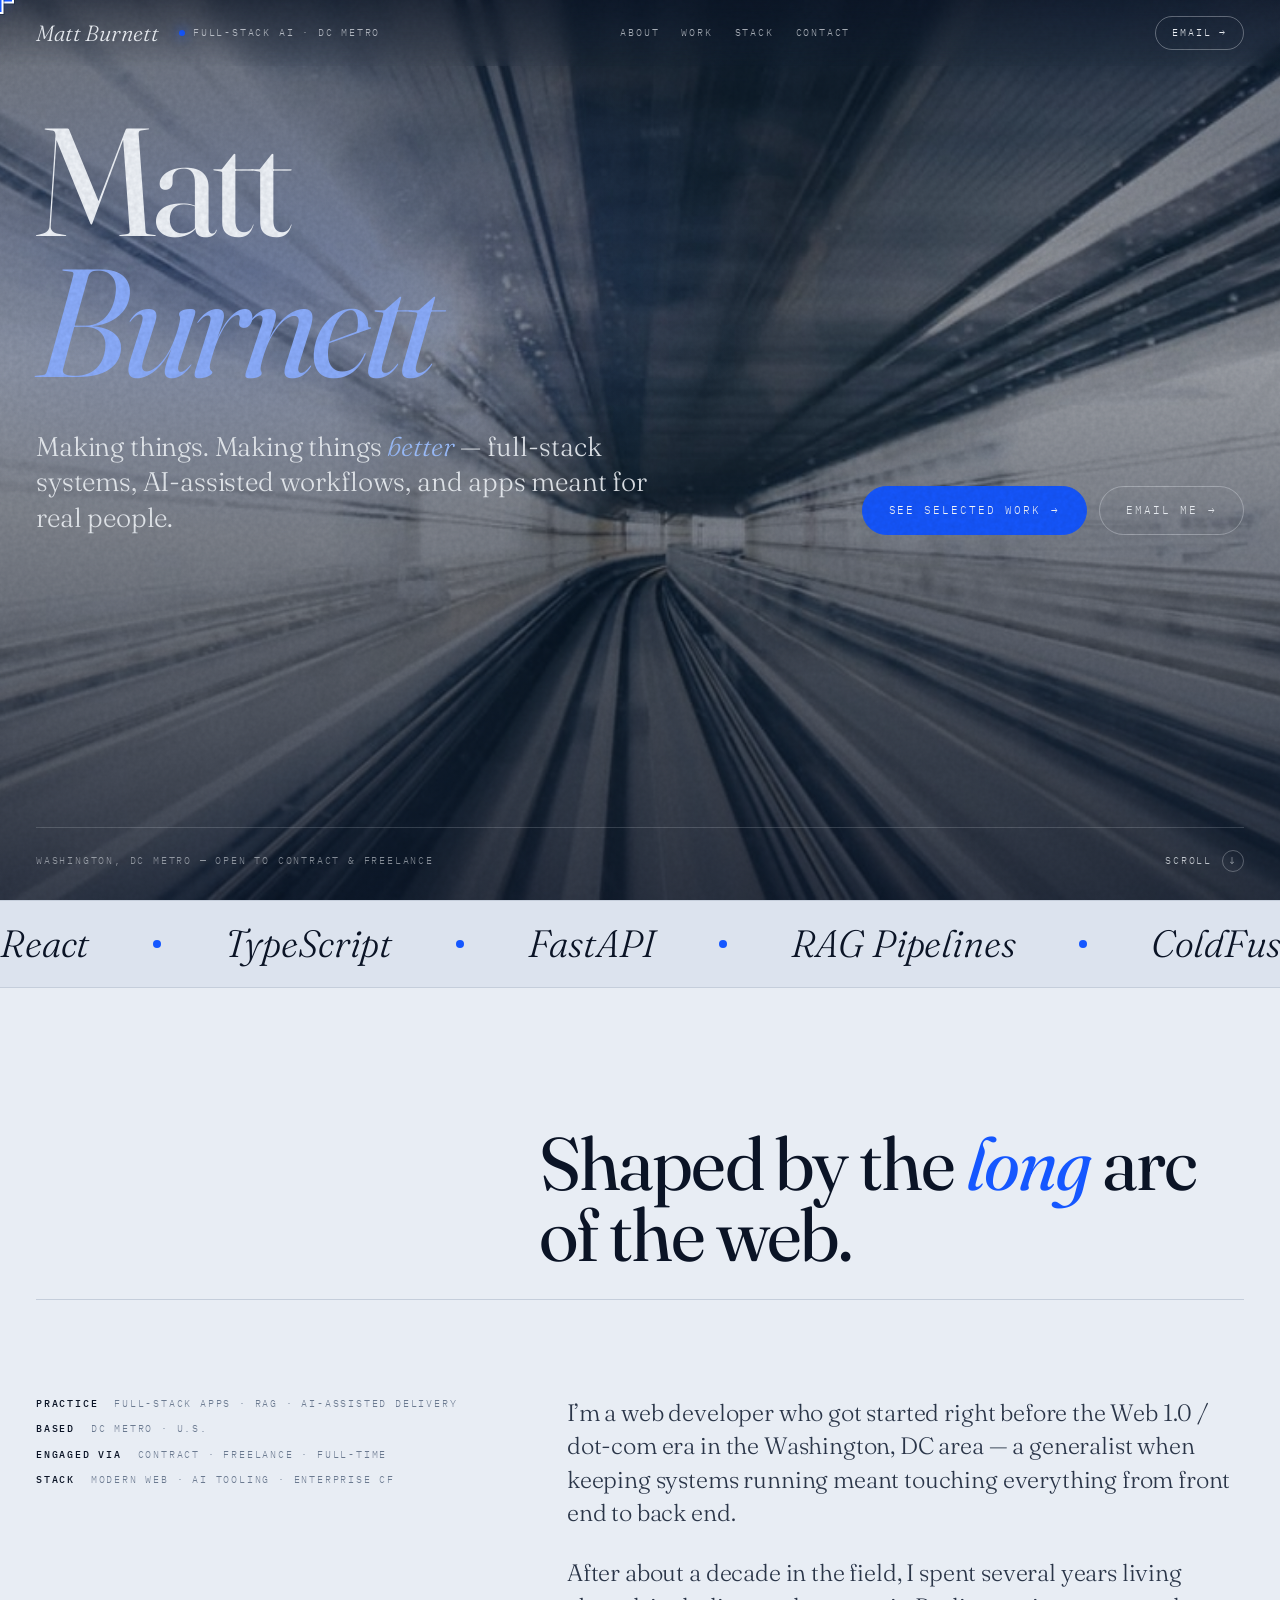
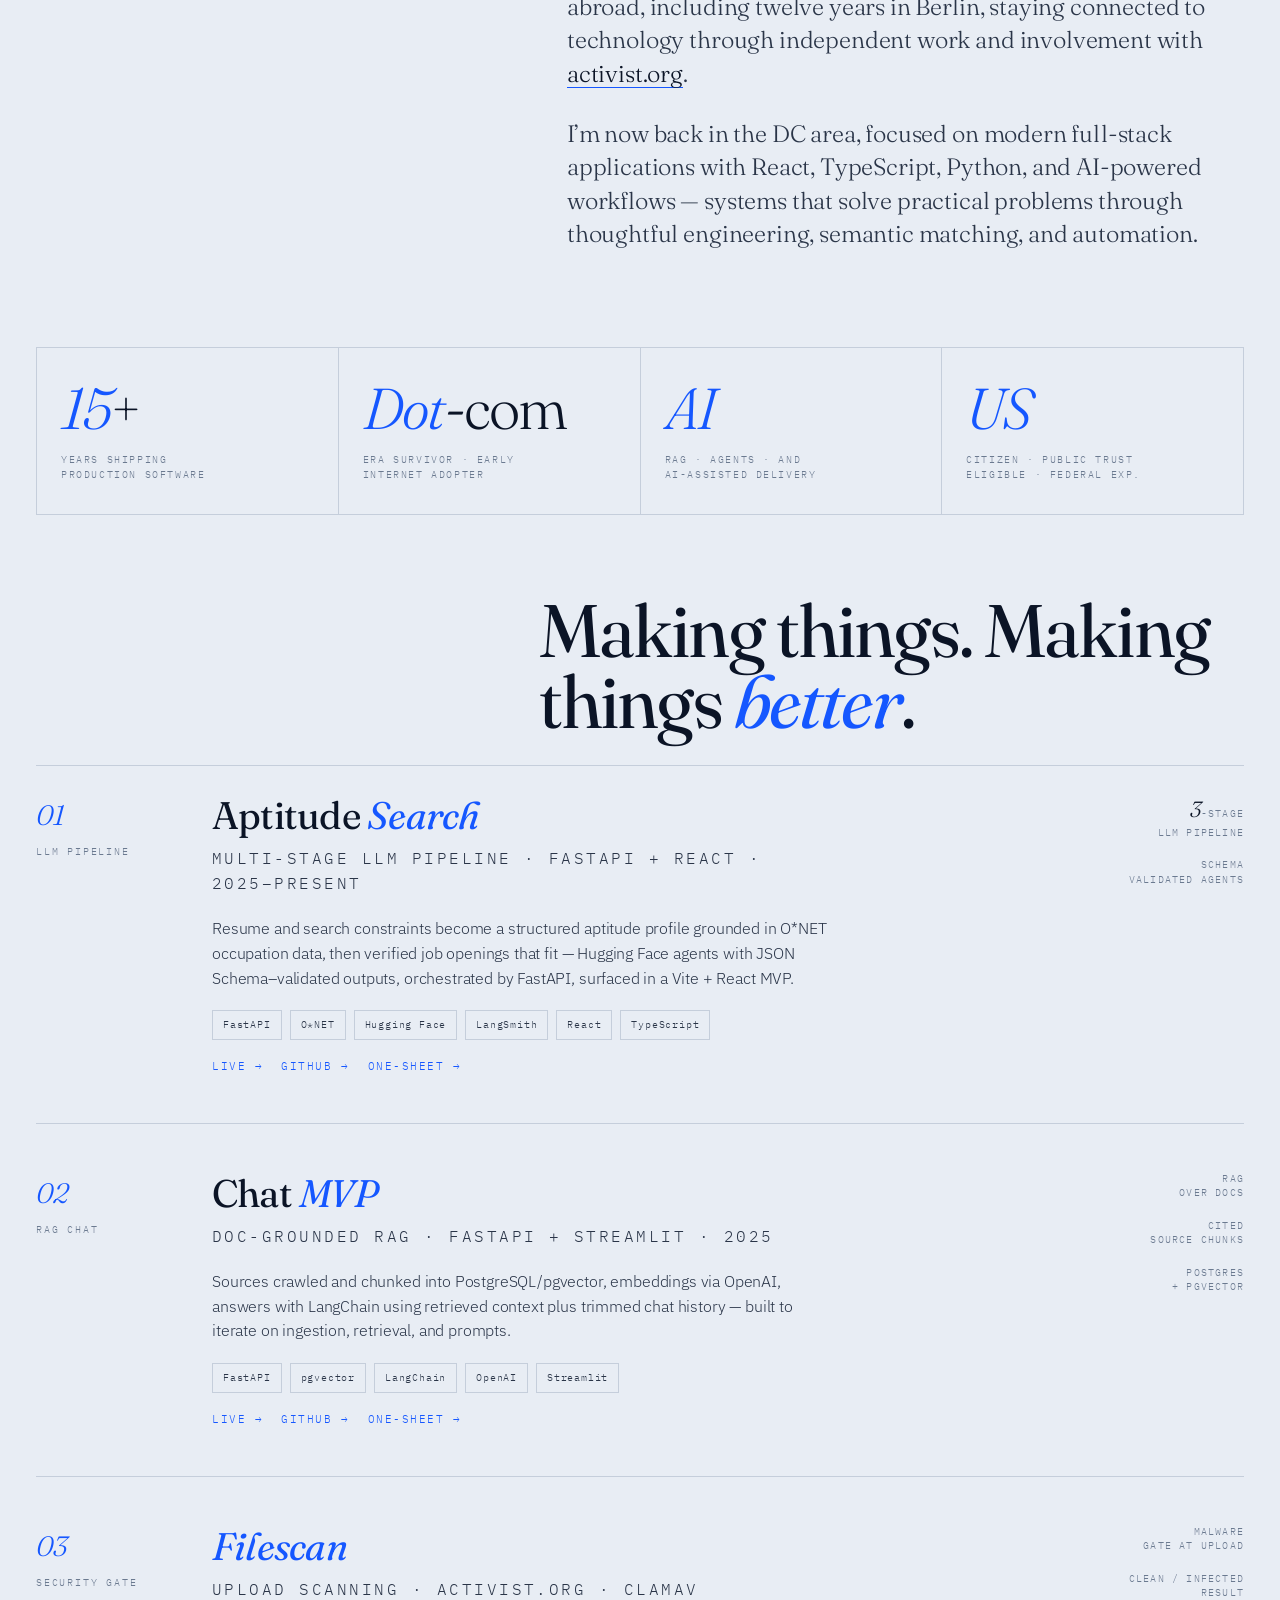
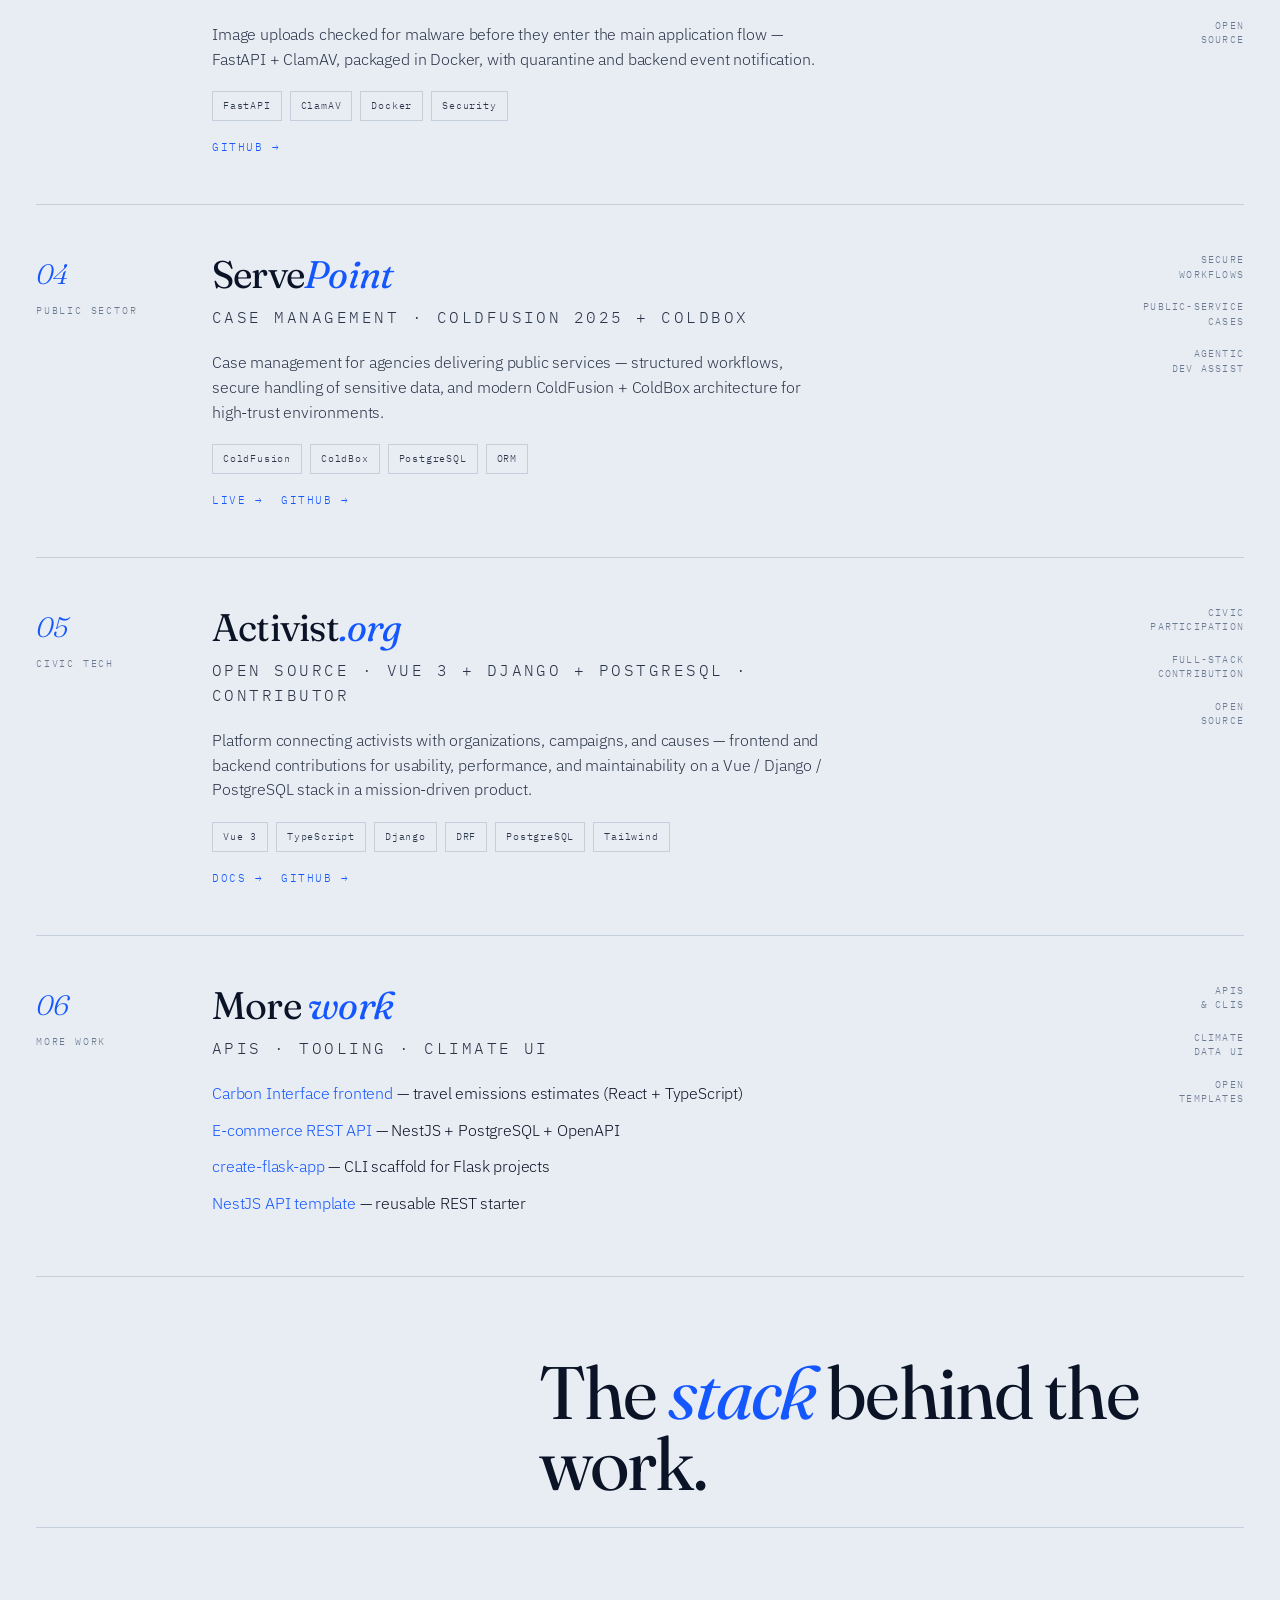
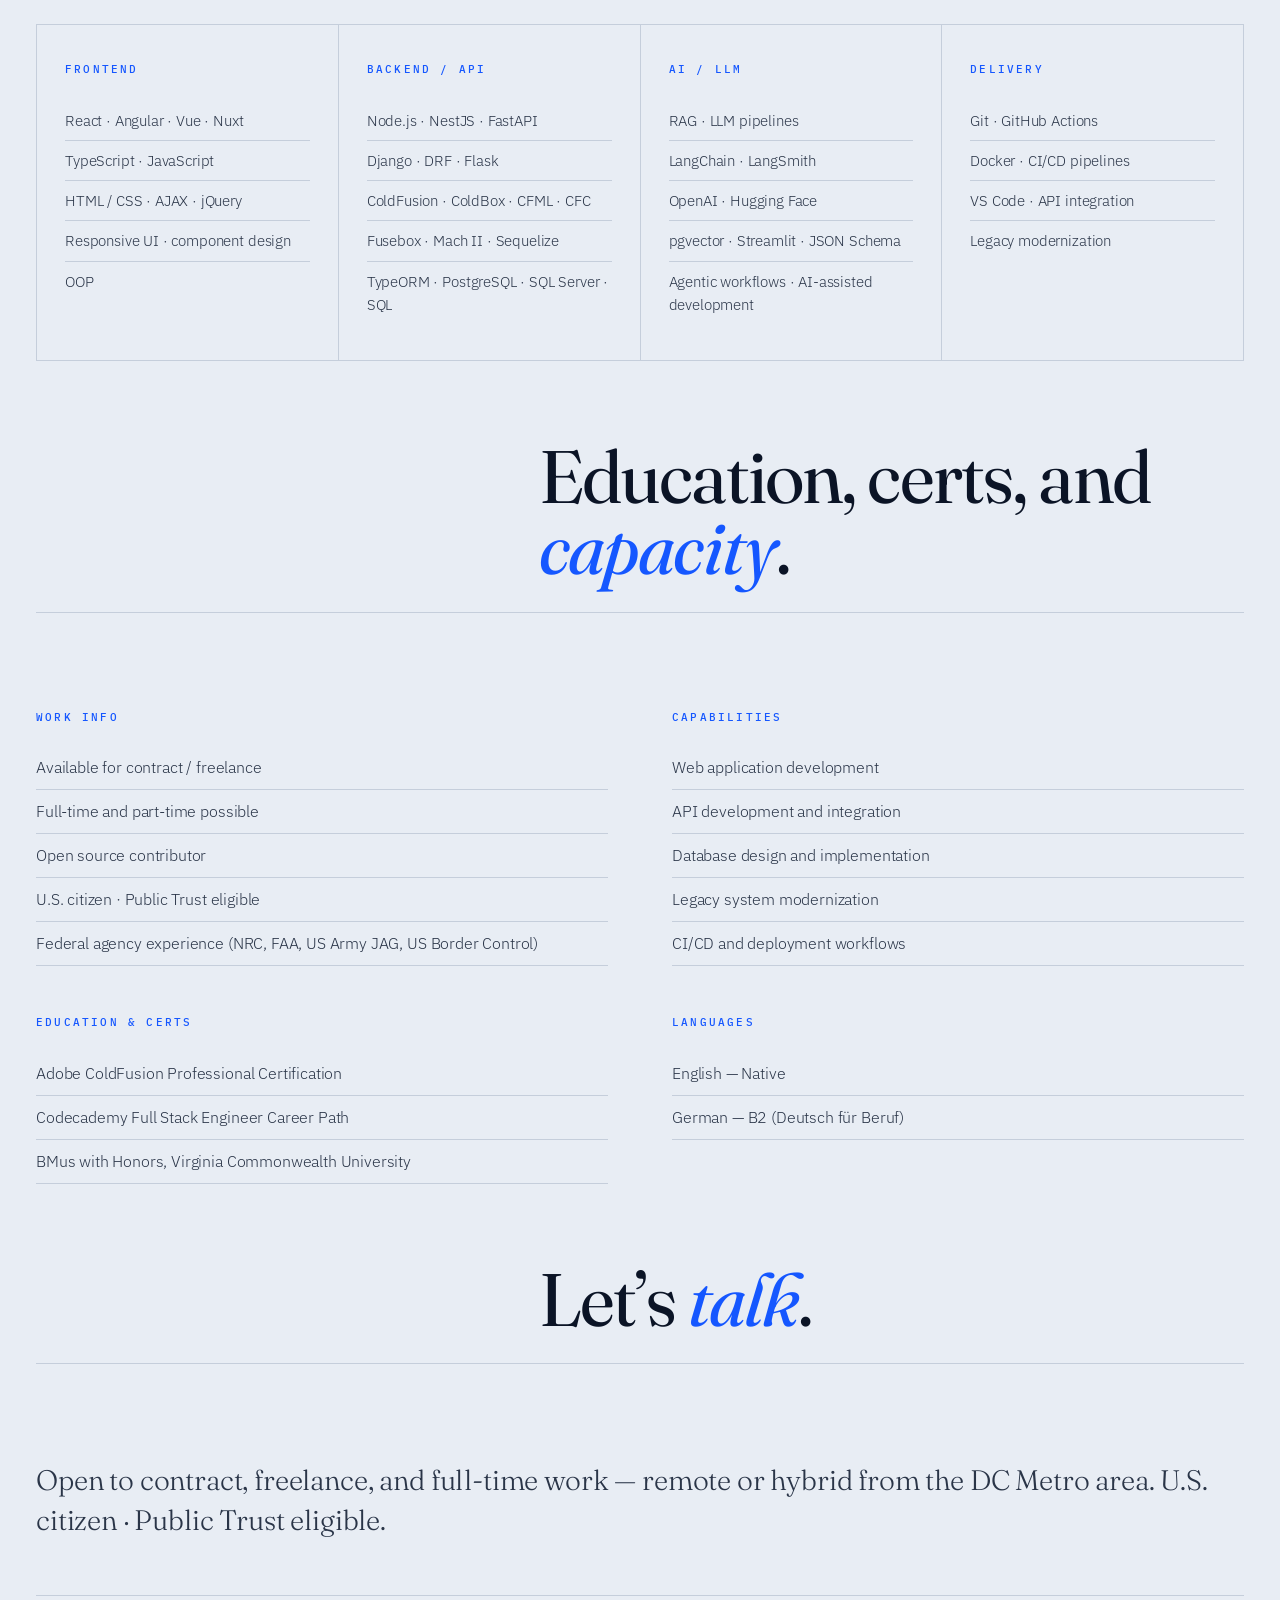
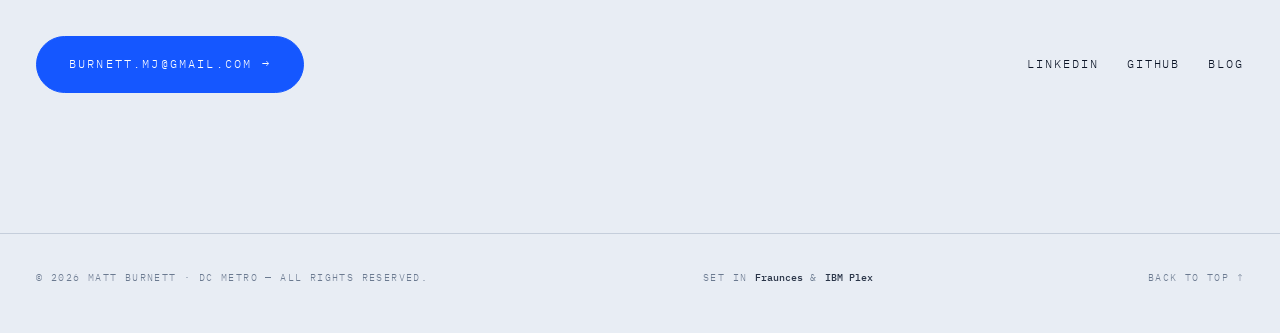
==== commit f7acdda4: "Polish redesign copy, contact, cursor, and spacing. - Replace engagement tiers with contact blurb; a" ====
--- a/index.html
+++ b/index.html
@@ -45,7 +45,8 @@
       "url": "https://mattburnett-repo.github.io/portfolio-website/",
       "sameAs": [
         "https://www.linkedin.com/in/matt-burnett-5768ab20a/",
-        "https://github.com/mattburnett-repo"
+        "https://github.com/mattburnett-repo",
+        "https://mattburnett-repo.github.io/blog/"
       ],
       "skills": [
         "React", "Node.js", "PostgreSQL", "TypeScript", "Vue", "Vue.js", "HTML", "JavaScript", "CSS", "Git",
@@ -81,24 +82,23 @@
   <a class="skip-link" href="#main">Skip to main content</a>
 
   <div class="cursor" aria-hidden="true"></div>
-  <div class="cursor-ring" aria-hidden="true"></div>
 
   <header class="topbar">
     <div class="topbar-left">
-      <a class="brand" href="#top">Matt<span class="dot">.</span></a>
+      <a class="brand" href="#top">Matt Burnett</a>
       <span class="live" aria-hidden="true">
         <span class="live-dot"></span>
-        Web Developer · DC Metro
+        Full-Stack AI · DC Metro
       </span>
     </div>
     <nav class="topbar-nav" aria-label="Primary">
       <a href="#about">About</a>
       <a href="#work">Work</a>
       <a href="#stack">Stack</a>
-      <a href="#engage">Engage</a>
+      <a href="#contact">Contact</a>
     </nav>
     <div class="topbar-right">
-      <time class="clock" id="clock" datetime="">--:-- ET</time>
+      <time class="clock" id="clock" aria-hidden="true"></time>
       <a class="cta" href="mailto:burnett.mj@gmail.com?subject=Message%20from%20Matt%20Burnett%20portfolio%20website">Email →</a>
     </div>
   </header>
@@ -112,19 +112,18 @@
       <div class="hero-veil" aria-hidden="true"></div>
 
       <div class="hero-inner">
-        <p class="hero-eyebrow">Index № 001 · Portfolio · 2026</p>
         <h1 class="hero-name" id="hero-name">
           <span class="line"><span>Matt</span></span>
-          <span class="line italic"><span>Burnett</span><span class="period">.</span></span>
+          <span class="line italic"><span>Burnett</span></span>
         </h1>
         <div class="hero-tag">
           <p>
             Making things. Making things <em>better</em> —
-            full-stack systems, AI-assisted workflows, and production code that holds up.
+            full-stack systems, AI-assisted workflows, and apps meant for real people.
           </p>
           <div class="hero-actions">
             <a class="btn primary" href="#work" data-hover>See selected work <span class="arr" aria-hidden="true">→</span></a>
-            <a class="btn ghost" href="#engage" data-hover>Start a conversation <span class="arr" aria-hidden="true">→</span></a>
+            <a class="btn ghost" href="mailto:burnett.mj@gmail.com?subject=Message%20from%20Matt%20Burnett%20portfolio%20website" data-hover>Email me <span class="arr" aria-hidden="true">→</span></a>
           </div>
         </div>
       </div>
@@ -169,19 +168,19 @@
       <div class="frame">
         <header class="sec-head reveal">
           <div>
-            <div class="sec-num">01 / Position</div>
-            <p class="sec-kicker">Opening statement</p>
-          </div>
-          <h2 class="sec-title">Built for the <em>long</em> arc of the web.</h2>
+            <div class="sec-num" aria-hidden="true"></div>
+            <p class="sec-kicker" aria-hidden="true"></p>
+          </div>
+          <h2 class="sec-title">Shaped by the <em>long</em> arc of the web.</h2>
         </header>
 
         <div class="position">
           <aside class="position-side reveal">
             <div class="stack">
-              <div><strong>Practice</strong> Full-stack · AI-assisted</div>
+              <div><strong>Practice</strong> Full-stack apps · RAG · AI-assisted delivery</div>
               <div><strong>Based</strong> DC Metro · U.S.</div>
               <div><strong>Engaged via</strong> Contract · Freelance · Full-time</div>
-              <div><strong>Stack</strong> React · Python · ColdFusion</div>
+              <div><strong>Stack</strong> Modern web · AI tooling · enterprise CF</div>
             </div>
           </aside>
           <div class="position-body reveal">
@@ -228,24 +227,25 @@
       <div class="frame">
         <header class="sec-head reveal">
           <div>
-            <div class="sec-num">02 / Case Files</div>
-            <p class="sec-kicker">Selected work · recent</p>
-          </div>
-          <h2 class="sec-title">Production <em>artifacts</em>, not demos.</h2>
+            <div class="sec-num" aria-hidden="true"></div>
+            <p class="sec-kicker" aria-hidden="true"></p>
+          </div>
+          <h2 class="sec-title">Making things. Making things <em>better</em>.</h2>
         </header>
 
         <div class="cases">
           <article class="case reveal" data-hover>
-            <div class="case-ix"><span class="num">01</span>CF—01<br>LLM Pipeline</div>
+            <div class="case-ix"><span class="num">01</span>LLM Pipeline</div>
             <div class="case-body">
               <h3>Aptitude <em>Search</em></h3>
               <p class="case-role">Multi-stage LLM pipeline · FastAPI + React · 2025–Present</p>
               <p>
-                Resume and search constraints become a structured aptitude profile, then verified job openings that fit —
-                Hugging Face agents with JSON Schema–validated outputs, orchestrated by FastAPI, surfaced in a Vite + React MVP.
+                Resume and search constraints become a structured aptitude profile grounded in O*NET occupation data,
+                then verified job openings that fit — Hugging Face agents with JSON Schema–validated outputs,
+                orchestrated by FastAPI, surfaced in a Vite + React MVP.
               </p>
               <div class="case-tags">
-                <span>FastAPI</span><span>Hugging Face</span><span>LangSmith</span><span>React</span><span>TypeScript</span>
+                <span>FastAPI</span><span>O*NET</span><span>Hugging Face</span><span>LangSmith</span><span>React</span><span>TypeScript</span>
               </div>
               <div class="case-links">
                 <a href="https://aptitude-search.vercel.app/" target="_blank" rel="noopener noreferrer">Live →</a>
@@ -254,14 +254,13 @@
               </div>
             </div>
             <div class="case-metrics">
-              <div><em>2</em>-stage<br>LLM pipeline</div>
+              <div><em>3</em>-stage<br>LLM pipeline</div>
               <div>Schema<br>validated agents</div>
-              <div>MVP<br>shipped</div>
             </div>
           </article>
 
           <article class="case reveal" data-hover>
-            <div class="case-ix"><span class="num">02</span>CF—02<br>RAG Chat</div>
+            <div class="case-ix"><span class="num">02</span>RAG Chat</div>
             <div class="case-body">
               <h3>Chat <em>MVP</em></h3>
               <p class="case-role">Doc-grounded RAG · FastAPI + Streamlit · 2025</p>
@@ -286,7 +285,7 @@
           </article>
 
           <article class="case reveal" data-hover>
-            <div class="case-ix"><span class="num">03</span>CF—03<br>Security Gate</div>
+            <div class="case-ix"><span class="num">03</span>Security Gate</div>
             <div class="case-body">
               <h3><em>Filescan</em></h3>
               <p class="case-role">Upload scanning · activist.org · ClamAV</p>
@@ -309,13 +308,13 @@
           </article>
 
           <article class="case reveal" data-hover>
-            <div class="case-ix"><span class="num">04</span>CF—04<br>Public Sector</div>
+            <div class="case-ix"><span class="num">04</span>Public Sector</div>
             <div class="case-body">
               <h3>Serve<em>Point</em></h3>
               <p class="case-role">Case management · ColdFusion 2025 + ColdBox</p>
               <p>
                 Case management for agencies delivering public services — structured workflows, secure handling of
-                sensitive data, and modern ColdFusion architecture for high-trust environments.
+                sensitive data, and modern ColdFusion + ColdBox architecture for high-trust environments.
               </p>
               <div class="case-tags">
                 <span>ColdFusion</span><span>ColdBox</span><span>PostgreSQL</span><span>ORM</span>
@@ -333,16 +332,17 @@
           </article>
 
           <article class="case reveal" data-hover>
-            <div class="case-ix"><span class="num">05</span>CF—05<br>Civic Tech</div>
+            <div class="case-ix"><span class="num">05</span>Civic Tech</div>
             <div class="case-body">
               <h3>Activist<em>.org</em></h3>
-              <p class="case-role">Open source · Vue 3 + Django · Contributor</p>
+              <p class="case-role">Open source · Vue 3 + Django + PostgreSQL · Contributor</p>
               <p>
                 Platform connecting activists with organizations, campaigns, and causes —
-                frontend and backend contributions for usability, performance, and maintainability in a mission-driven product.
+                frontend and backend contributions for usability, performance, and maintainability
+                on a Vue / Django / PostgreSQL stack in a mission-driven product.
               </p>
               <div class="case-tags">
-                <span>Vue 3</span><span>TypeScript</span><span>Django</span><span>DRF</span><span>Tailwind</span>
+                <span>Vue 3</span><span>TypeScript</span><span>Django</span><span>DRF</span><span>PostgreSQL</span><span>Tailwind</span>
               </div>
               <div class="case-links">
                 <a href="https://docs.activist.org/activist" target="_blank" rel="noopener noreferrer">Docs →</a>
@@ -357,9 +357,9 @@
           </article>
 
           <article class="case reveal" data-hover>
-            <div class="case-ix"><span class="num">06</span>CF—06<br>More work</div>
+            <div class="case-ix"><span class="num">06</span>More work</div>
             <div class="case-body">
-              <h3>Also <em>shipped</em></h3>
+              <h3>More <em>work</em></h3>
               <p class="case-role">APIs · tooling · climate UI</p>
               <ul class="also-list">
                 <li><a href="https://carbon-interface.vercel.app/" target="_blank" rel="noopener noreferrer">Carbon Interface frontend</a> — travel emissions estimates (React + TypeScript)</li>
@@ -383,10 +383,10 @@
       <div class="frame">
         <header class="sec-head reveal">
           <div>
-            <div class="sec-num">03 / Stack</div>
-            <p class="sec-kicker">Daily tools of the trade</p>
-          </div>
-          <h2 class="sec-title">A pragmatic <em>toolkit</em> for real systems.</h2>
+            <div class="sec-num" aria-hidden="true"></div>
+            <p class="sec-kicker" aria-hidden="true"></p>
+          </div>
+          <h2 class="sec-title">The <em>stack</em> behind the work.</h2>
         </header>
 
         <div class="stack-grid reveal">
@@ -395,17 +395,19 @@
             <ul>
               <li>React · Angular · Vue · Nuxt</li>
               <li>TypeScript · JavaScript</li>
-              <li>HTML / CSS · AJAX</li>
+              <li>HTML / CSS · AJAX · jQuery</li>
               <li>Responsive UI · component design</li>
+              <li>OOP</li>
             </ul>
           </div>
           <div class="stack-col">
             <h3>Backend / API</h3>
             <ul>
-              <li>Node.js · NestJS</li>
-              <li>Django · DRF · Flask · FastAPI</li>
-              <li>ColdFusion · ColdBox · CFML</li>
-              <li>PostgreSQL · SQL Server · TypeORM</li>
+              <li>Node.js · NestJS · FastAPI</li>
+              <li>Django · DRF · Flask</li>
+              <li>ColdFusion · ColdBox · CFML · CFC</li>
+              <li>Fusebox · Mach II · Sequelize</li>
+              <li>TypeORM · PostgreSQL · SQL Server · SQL</li>
             </ul>
           </div>
           <div class="stack-col">
@@ -414,23 +416,20 @@
               <li>RAG · LLM pipelines</li>
               <li>LangChain · LangSmith</li>
               <li>OpenAI · Hugging Face</li>
-              <li>pgvector · Streamlit · agentic workflows</li>
+              <li>pgvector · Streamlit · JSON Schema</li>
+              <li>Agentic workflows · AI-assisted development</li>
             </ul>
           </div>
           <div class="stack-col">
             <h3>Delivery</h3>
             <ul>
               <li>Git · GitHub Actions</li>
-              <li>Docker · CI/CD</li>
-              <li>API integration</li>
+              <li>Docker · CI/CD pipelines</li>
+              <li>VS Code · API integration</li>
               <li>Legacy modernization</li>
             </ul>
           </div>
         </div>
-
-        <blockquote class="quote reveal">
-          <p>The work consistently <em>holds up in production</em> — not just demos. That’s the part worth showing.</p>
-        </blockquote>
       </div>
     </section>
 
@@ -439,10 +438,10 @@
       <div class="frame">
         <header class="sec-head reveal">
           <div>
-            <div class="sec-num">04 / Record</div>
-            <p class="sec-kicker">Credentials · capacity</p>
-          </div>
-          <h2 class="sec-title">Quiet <em>credentials</em>. Loud work.</h2>
+            <div class="sec-num" aria-hidden="true"></div>
+            <p class="sec-kicker" aria-hidden="true"></p>
+          </div>
+          <h2 class="sec-title">Education, certs, and <em>capacity</em>.</h2>
         </header>
 
         <div class="record-grid">
@@ -485,49 +484,21 @@
       </div>
     </section>
 
-    <!-- 05 Engage -->
-    <section class="section engage" id="engage">
+    <!-- 05 Contact -->
+    <section class="section contact" id="contact">
       <div class="frame">
         <header class="sec-head reveal">
           <div>
-            <div class="sec-num">05 / Engagement</div>
-            <p class="sec-kicker">Ways to work together</p>
-          </div>
-          <h2 class="sec-title">Got a hard <em>problem</em>? Let’s ship it.</h2>
+            <div class="sec-num" aria-hidden="true"></div>
+            <p class="sec-kicker" aria-hidden="true"></p>
+          </div>
+          <h2 class="sec-title">Let’s <em>talk</em>.</h2>
         </header>
 
-        <div class="engage-grid">
-          <article class="tier reveal" data-hover>
-            <p class="tier-label">Tier · 01</p>
-            <h3>Sprint</h3>
-            <p>Sharp, fixed-scope help — architecture pass, feature slice, or AI pipeline spike.</p>
-            <ul>
-              <li>1–2 week focused engagement</li>
-              <li>Clear deliverable on your repo</li>
-              <li>Async-first + live check-ins</li>
-            </ul>
-          </article>
-          <article class="tier reveal featured" data-hover>
-            <p class="tier-label">Tier · 02 · Most asked</p>
-            <h3>Project</h3>
-            <p>Full design → build → deploy for a complete capability end-to-end.</p>
-            <ul>
-              <li>RAG / agents / APIs / full-stack</li>
-              <li>Production-ready code</li>
-              <li>Handoff docs + iteration window</li>
-            </ul>
-          </article>
-          <article class="tier reveal" data-hover>
-            <p class="tier-label">Tier · 03</p>
-            <h3>Embedded</h3>
-            <p>Longer arc — contract or full-time as a senior builder on your team.</p>
-            <ul>
-              <li>Roadmap ownership</li>
-              <li>Legacy + modern stacks</li>
-              <li>Remote or hybrid (DC Metro)</li>
-            </ul>
-          </article>
-        </div>
+        <p class="contact-blurb reveal">
+          Open to contract, freelance, and full-time work — remote or hybrid from the DC Metro area.
+          U.S. citizen · Public Trust eligible.
+        </p>
 
         <div class="cta-band reveal">
           <a class="btn primary large" href="mailto:burnett.mj@gmail.com?subject=Message%20from%20Matt%20Burnett%20portfolio%20website" data-hover>
@@ -536,6 +507,7 @@
           <div class="socials">
             <a href="https://www.linkedin.com/in/matt-burnett-5768ab20a/" target="_blank" rel="noopener noreferrer" data-hover>LinkedIn</a>
             <a href="https://github.com/mattburnett-repo" target="_blank" rel="noopener noreferrer" data-hover>GitHub</a>
+            <a href="https://mattburnett-repo.github.io/blog/" target="_blank" rel="noopener noreferrer" data-hover>Blog</a>
           </div>
         </div>
       </div>
--- a/styles/styles.css
+++ b/styles/styles.css
@@ -44,6 +44,12 @@
   overflow-x: hidden;
   -webkit-font-smoothing: antialiased;
   cursor: none;
+}
+
+/* Kill native hand/arrow so only the custom pointer shows */
+body,
+body * {
+  cursor: none !important;
 }
 
 /* Atmosphere — cool wash (not warm cream) */
@@ -114,47 +120,57 @@
   top: 12px;
 }
 
-/* Cursor */
+/* Cursor — single crosshair, direct follow */
 .cursor {
   position: fixed;
   top: 0;
   left: 0;
-  width: 10px;
-  height: 10px;
-  border-radius: 50%;
-  background: var(--ink);
+  width: 24px;
+  height: 24px;
   pointer-events: none;
   z-index: 9999;
   transform: translate(-50%, -50%);
-  transition: width 0.3s var(--ease), height 0.3s var(--ease), background 0.3s, border-width 0.3s;
-  border: 0 solid var(--signal);
+  transition: width 0.18s var(--ease), height 0.18s var(--ease);
+}
+
+.cursor::before,
+.cursor::after {
+  content: '';
+  position: absolute;
+  background: var(--signal);
+  box-shadow:
+    0 0 0 2px #fff,
+    0 0 0 3px rgba(11, 20, 38, 0.35),
+    0 0 12px rgba(21, 87, 255, 0.55);
+}
+
+.cursor::before {
+  width: 100%;
+  height: 3px;
+  top: 50%;
+  left: 0;
+  transform: translateY(-50%);
+}
+
+.cursor::after {
+  width: 3px;
+  height: 100%;
+  left: 50%;
+  top: 0;
+  transform: translateX(-50%);
 }
 
 .cursor.lg {
-  width: 52px;
-  height: 52px;
-  background: transparent;
-  border-width: 1.5px;
-}
-
-.cursor-ring {
-  position: fixed;
-  top: 0;
-  left: 0;
   width: 34px;
   height: 34px;
-  border: 1px solid rgba(11, 20, 38, 0.3);
-  border-radius: 50%;
-  pointer-events: none;
-  z-index: 9998;
-  transform: translate(-50%, -50%);
-  transition: transform 0.25s var(--ease), opacity 0.3s;
 }
 
 @media (max-width: 900px), (hover: none) {
-  body { cursor: auto; }
-  .cursor,
-  .cursor-ring { display: none; }
+  body,
+  body * {
+    cursor: auto !important;
+  }
+  .cursor { display: none; }
 }
 
 /* Topbar */
@@ -273,6 +289,10 @@
 
 .clock {
   font-variant-numeric: tabular-nums;
+  display: inline-block;
+  min-width: 7.5ch;
+  visibility: hidden;
+  pointer-events: none;
 }
 
 /* Frame + sections */
@@ -287,6 +307,29 @@
   padding: clamp(80px, 12vw, 140px) var(--pad);
   position: relative;
   z-index: 2;
+}
+
+#about.section {
+  padding-bottom: clamp(24px, 4vw, 40px);
+}
+
+#work.section {
+  padding-top: clamp(24px, 4vw, 40px);
+  padding-bottom: clamp(24px, 4vw, 40px);
+}
+
+#stack.section {
+  padding-top: clamp(24px, 4vw, 40px);
+  padding-bottom: clamp(24px, 4vw, 40px);
+}
+
+#record.section {
+  padding-top: clamp(24px, 4vw, 40px);
+  padding-bottom: clamp(24px, 4vw, 40px);
+}
+
+#contact.section {
+  padding-top: clamp(24px, 4vw, 40px);
 }
 
 /* Hero — full-bleed video */
@@ -566,9 +609,10 @@
   display: flex;
   align-items: center;
   gap: 14px;
-}
-
-.sec-num::after {
+  min-height: 1.2em;
+}
+
+.sec-num:not(:empty)::after {
   content: '';
   flex: 1;
   height: 1px;
@@ -584,6 +628,7 @@
   text-transform: uppercase;
   color: var(--muted);
   margin-top: 14px;
+  min-height: 1.2em;
 }
 
 .sec-title {
@@ -707,6 +752,10 @@
   gap: 0;
 }
 
+#work .sec-head {
+  margin-bottom: 0;
+}
+
 .case {
   display: grid;
   grid-template-columns: 140px 1fr 200px;
@@ -717,7 +766,8 @@
 }
 
 .case:first-child {
-  border-top: 1px solid var(--rule);
+  border-top: none;
+  padding-top: 28px;
 }
 
 .case-ix {
@@ -857,6 +907,8 @@
 .stack-col {
   background: var(--paper);
   padding: 36px 28px;
+  display: flex;
+  flex-direction: column;
 }
 
 .stack-col h3 {
@@ -924,61 +976,14 @@
   line-height: 1.45;
 }
 
-/* Engage */
-.engage-grid {
-  display: grid;
-  grid-template-columns: repeat(3, 1fr);
-  gap: 20px;
-  margin-bottom: 72px;
-}
-
-.tier {
-  padding: 36px 28px;
-  border: 1px solid var(--rule);
-  background: rgba(255, 255, 255, 0.35);
-  transition: border-color 0.3s, transform 0.3s var(--ease);
-}
-
-.tier:hover {
-  border-color: var(--signal);
-  transform: translateY(-3px);
-}
-
-.tier.featured {
-  background: linear-gradient(160deg, rgba(21, 87, 255, 0.08), rgba(255, 255, 255, 0.4));
-  border-color: rgba(21, 87, 255, 0.35);
-}
-
-.tier-label {
-  font-family: var(--mono);
-  font-size: 10px;
-  letter-spacing: 0.18em;
-  text-transform: uppercase;
-  color: var(--muted);
-  margin-bottom: 16px;
-}
-
-.tier h3 {
+/* Contact */
+.contact-blurb {
   font-family: var(--serif);
-  font-size: 36px;
-  font-weight: 400;
-  letter-spacing: -0.02em;
-  margin-bottom: 14px;
-}
-
-.tier > p {
+  font-size: clamp(22px, 2.2vw, 32px);
+  line-height: 1.4;
   color: var(--ink-soft);
-  margin-bottom: 22px;
-  font-size: 15px;
-}
-
-.tier li {
-  font-family: var(--mono);
-  font-size: 11px;
-  letter-spacing: 0.06em;
-  color: var(--ink-soft);
-  padding: 8px 0;
-  border-top: 1px solid var(--rule);
+  max-width: 52em;
+  margin-bottom: 56px;
 }
 
 .cta-band {
@@ -1106,10 +1111,6 @@
 
   .stats {
     grid-template-columns: repeat(2, 1fr);
-  }
-
-  .engage-grid {
-    grid-template-columns: 1fr;
   }
 
   .record-grid {
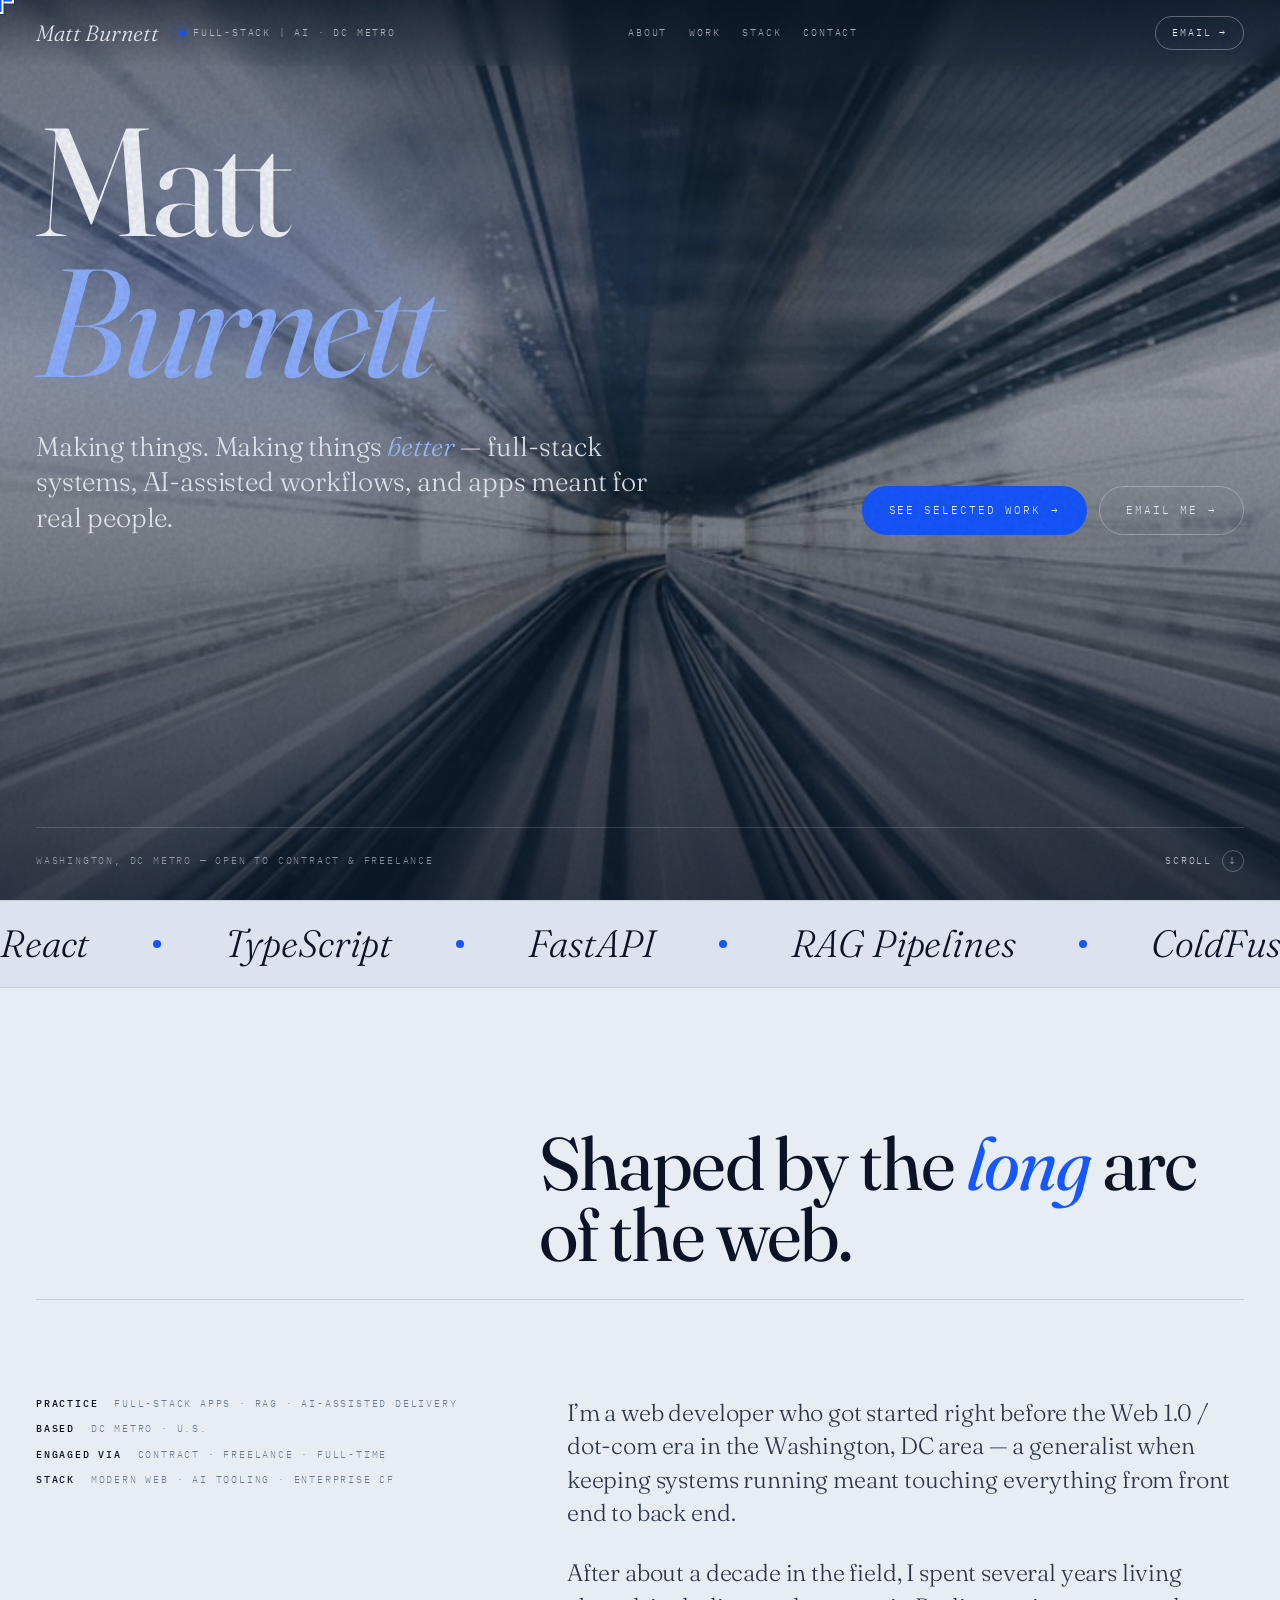
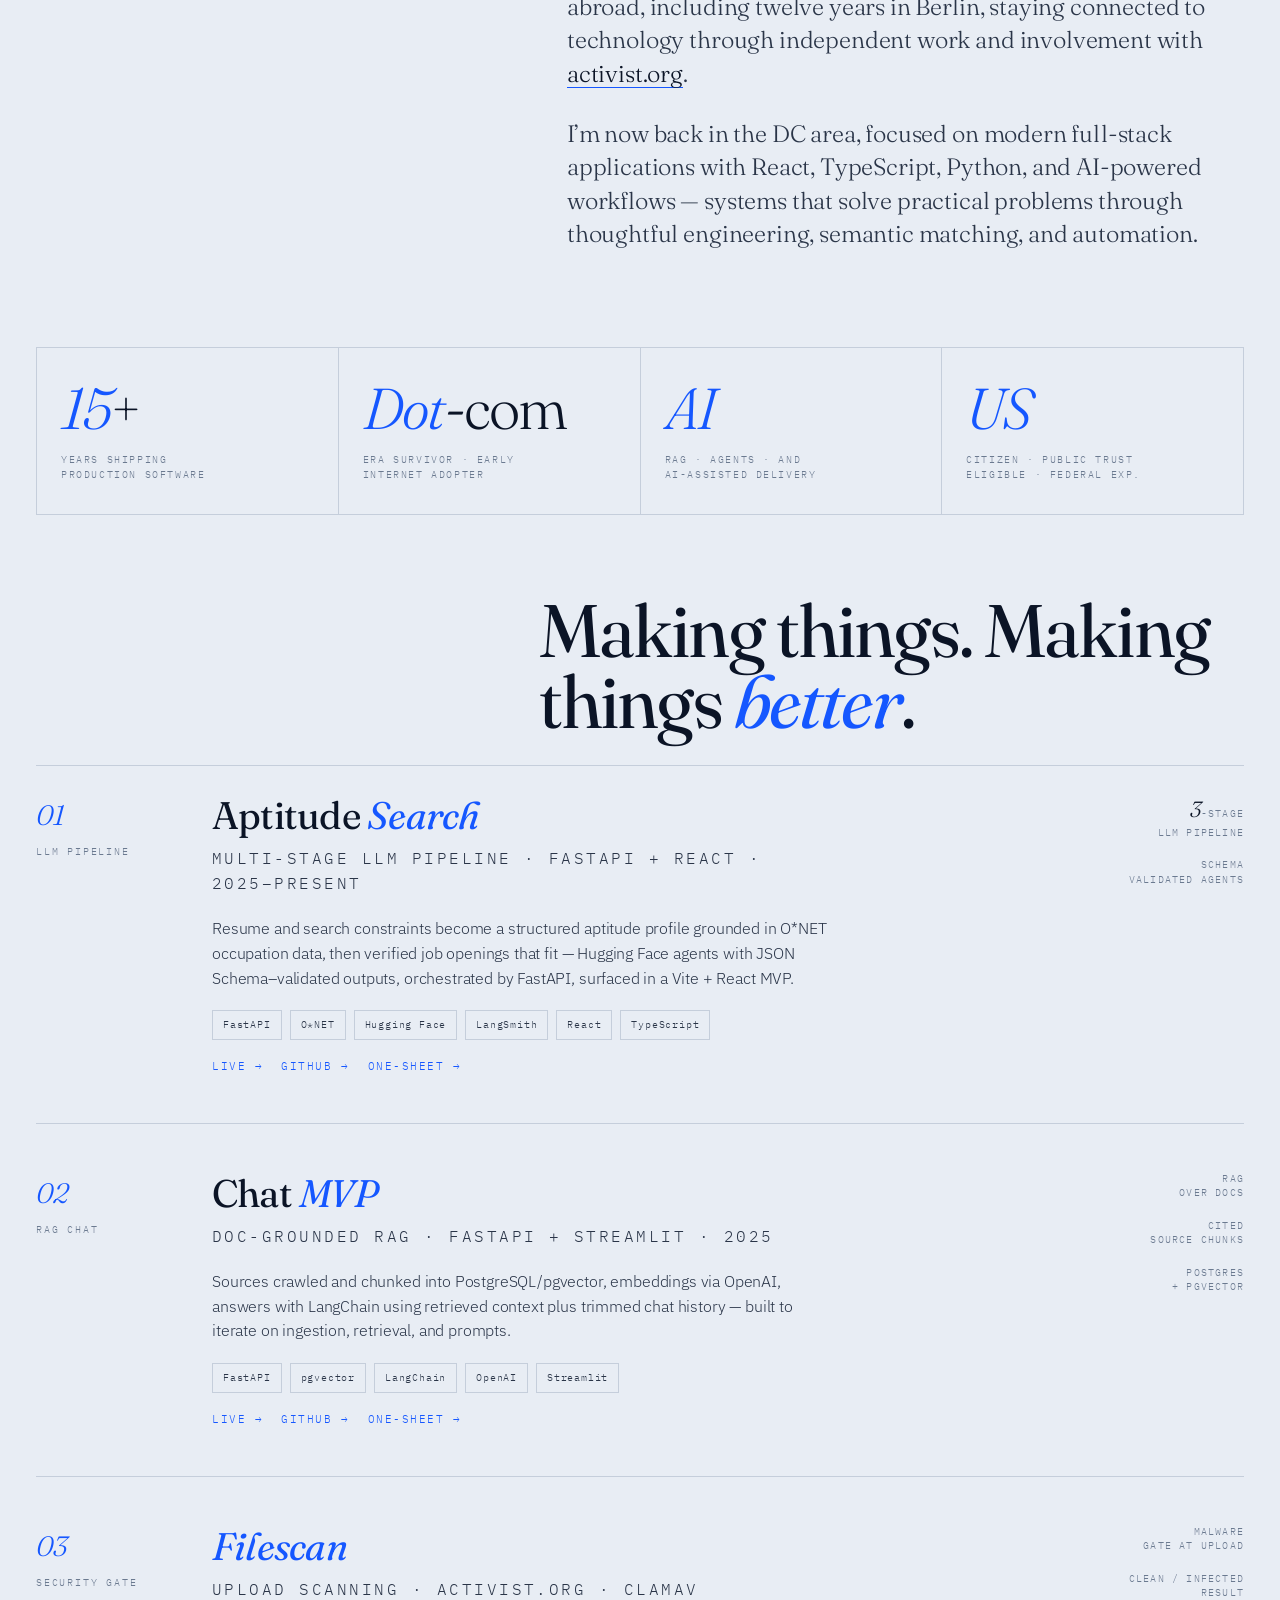
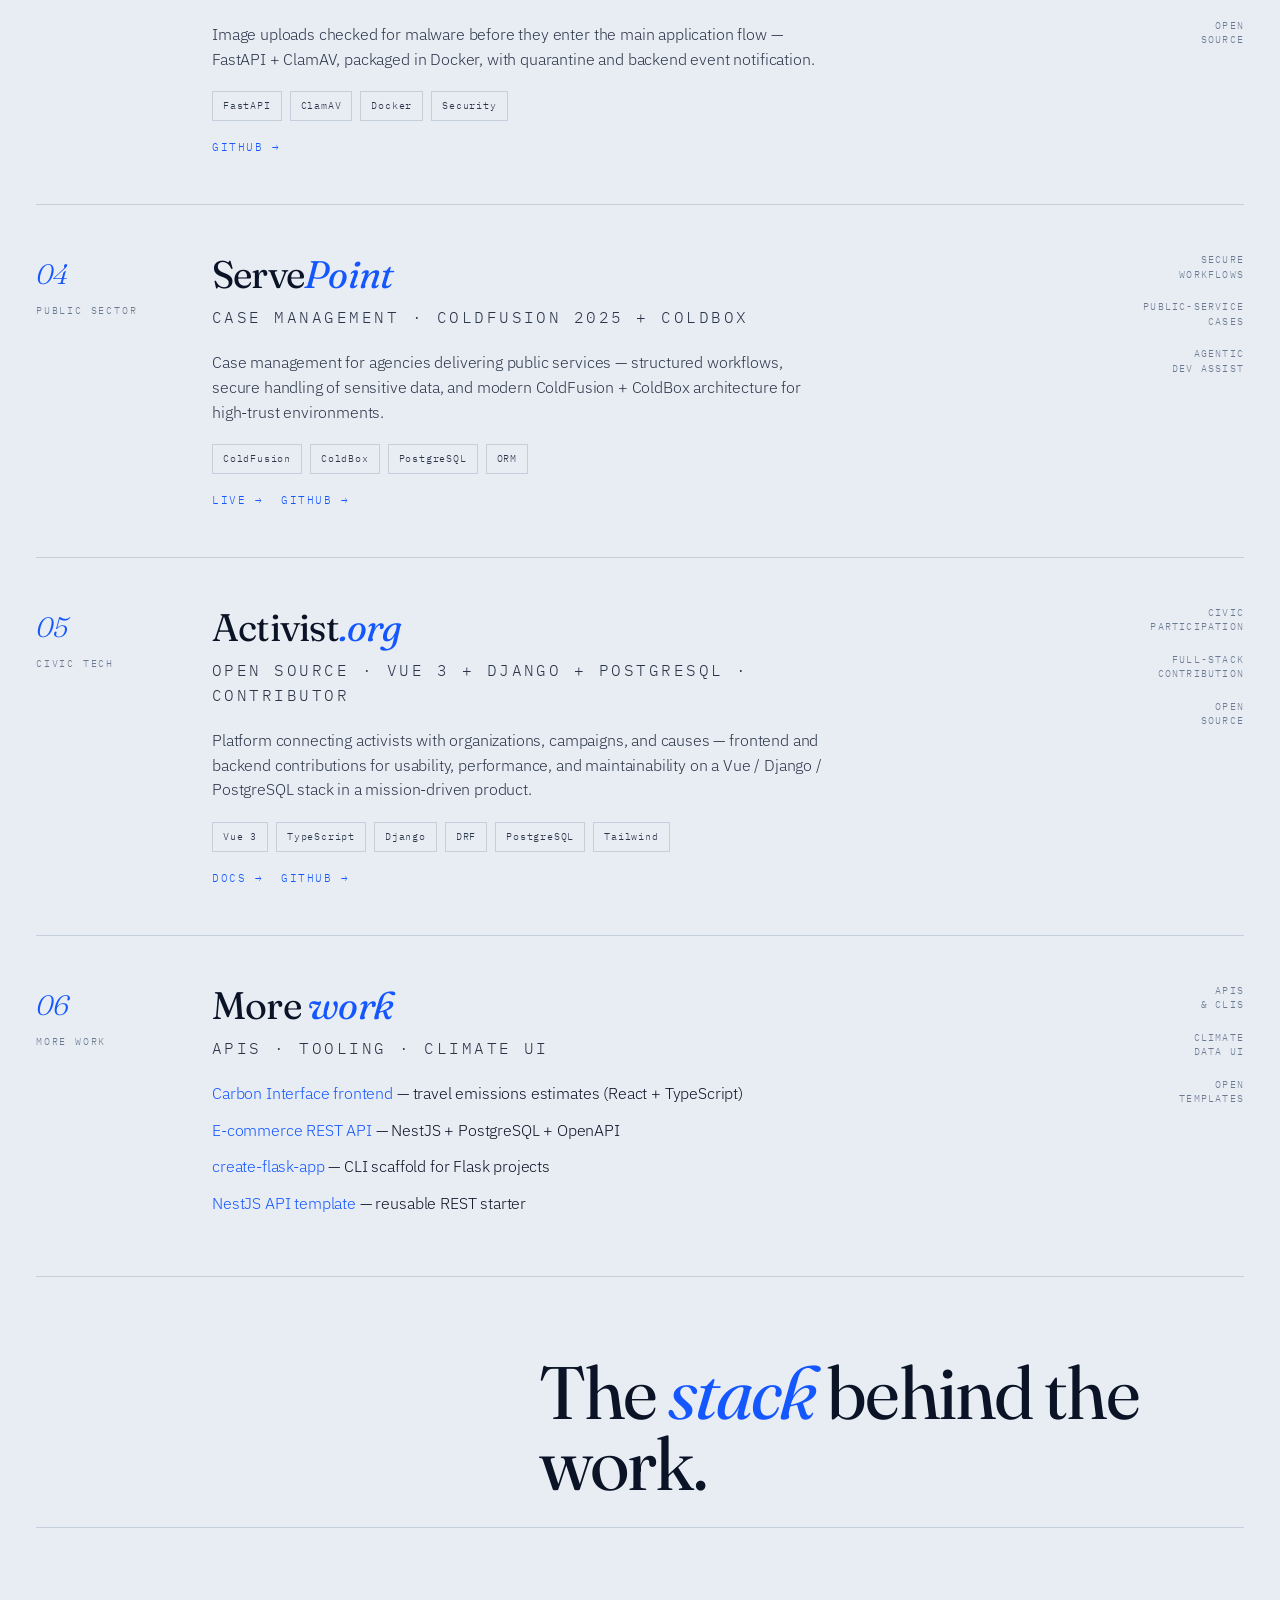
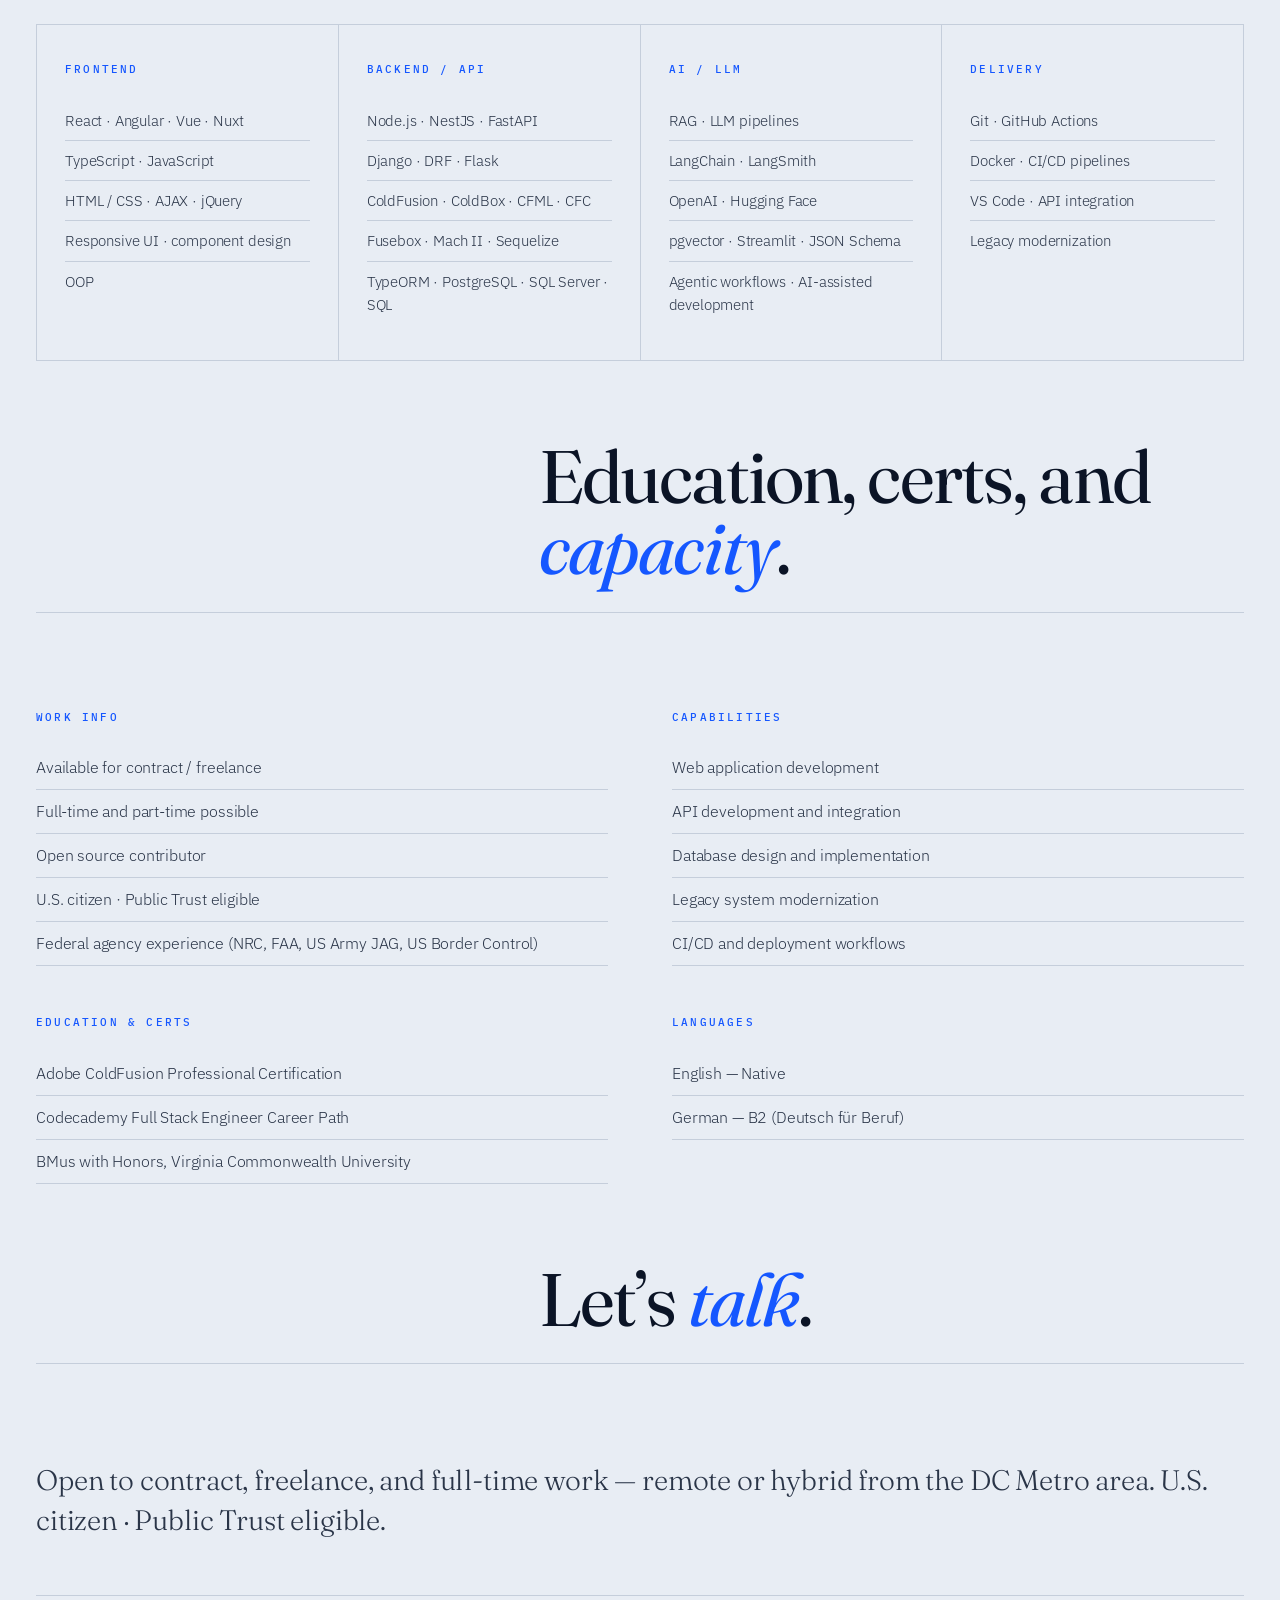
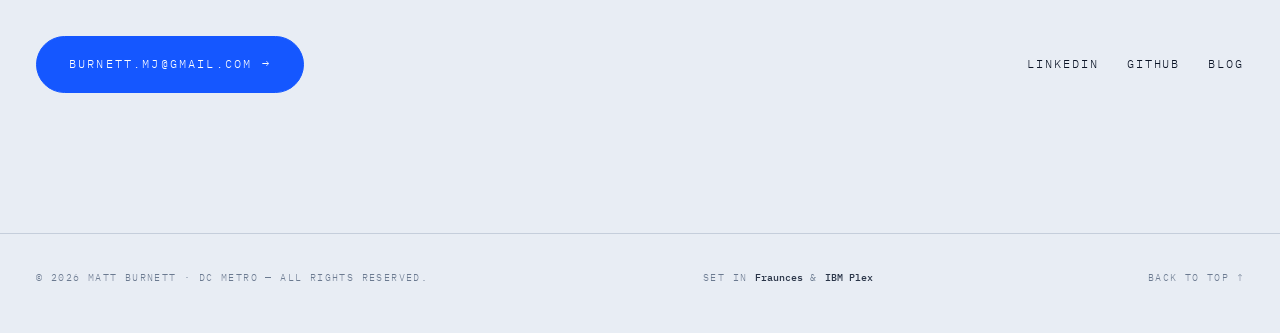
==== commit b6ee99da: "Clean dead styles and fix anchor scroll under the topbar. - Remove unused CSS rules and delete legac" ====
--- a/index.html
+++ b/index.html
@@ -14,7 +14,7 @@
   <meta http-equiv="X-UA-Compatible" content="IE=edge">
   <meta name="viewport" content="width=device-width, initial-scale=1.0, viewport-fit=cover">
 
-  <meta property="og:title" content="Matt Burnett — Web Developer" />
+  <meta property="og:title" content="Matt Burnett — Web Developer | AI" />
   <meta property="og:url" content="https://mattburnett-repo.github.io/portfolio-website/" />
   <meta property="og:image" content="https://mattburnett-repo.github.io/portfolio-website/images/splash-screen.png" />
   <meta property="og:type" content="website" />
@@ -75,7 +75,7 @@
     }
   </script>
 
-  <title>Matt Burnett | Web Developer</title>
+  <title>Matt Burnett | Web Developer | AI</title>
 </head>
 
 <body>
@@ -88,7 +88,7 @@
       <a class="brand" href="#top">Matt Burnett</a>
       <span class="live" aria-hidden="true">
         <span class="live-dot"></span>
-        Full-Stack AI · DC Metro
+        Full-Stack | AI · DC Metro
       </span>
     </div>
     <nav class="topbar-nav" aria-label="Primary">
--- a/styles/styles.css
+++ b/styles/styles.css
@@ -19,6 +19,7 @@
   --frame: 1480px;
   --pad: clamp(20px, 4vw, 36px);
   --ease: cubic-bezier(0.2, 0.85, 0.2, 1);
+  --topbar-clearance: 4.75rem;
 }
 
 *,
@@ -31,6 +32,7 @@
 
 html {
   scroll-behavior: smooth;
+  scroll-padding-top: var(--topbar-clearance);
 }
 
 body {
@@ -213,10 +215,6 @@
   transition: color 0.35s;
 }
 
-.brand .dot {
-  color: #8eb0ff;
-}
-
 .live {
   display: inline-flex;
   gap: 8px;
@@ -272,10 +270,6 @@
 
 .topbar.on-paper .brand {
   color: var(--ink);
-}
-
-.topbar.on-paper .brand .dot {
-  color: var(--signal);
 }
 
 .topbar.on-paper .cta {
@@ -374,15 +368,6 @@
   width: 100%;
 }
 
-.hero-eyebrow {
-  font-family: var(--mono);
-  font-size: 10px;
-  letter-spacing: 0.22em;
-  text-transform: uppercase;
-  color: rgba(244, 247, 251, 0.65);
-  margin-bottom: 28px;
-}
-
 .hero-name {
   font-family: var(--serif);
   font-weight: 400;
@@ -406,11 +391,6 @@
   animation-delay: 0.28s;
   font-style: italic;
   color: #8eb0ff;
-}
-
-.hero-name .period {
-  color: #f4f7fb;
-  font-style: normal;
 }
 
 @keyframes rise {
@@ -762,7 +742,6 @@
   gap: 36px;
   padding: 48px 0;
   border-bottom: 1px solid var(--rule);
-  transition: background 0.3s;
 }
 
 .case:first-child {
@@ -930,25 +909,6 @@
 
 .stack-col li:last-child {
   border-bottom: none;
-}
-
-.quote {
-  margin-top: 72px;
-  padding: 40px 0 0;
-  border-top: 1px solid var(--rule);
-  max-width: 720px;
-}
-
-.quote p {
-  font-family: var(--serif);
-  font-size: clamp(24px, 2.4vw, 34px);
-  line-height: 1.35;
-  color: var(--ink-soft);
-}
-
-.quote em {
-  color: var(--signal);
-  font-style: italic;
 }
 
 /* Record */
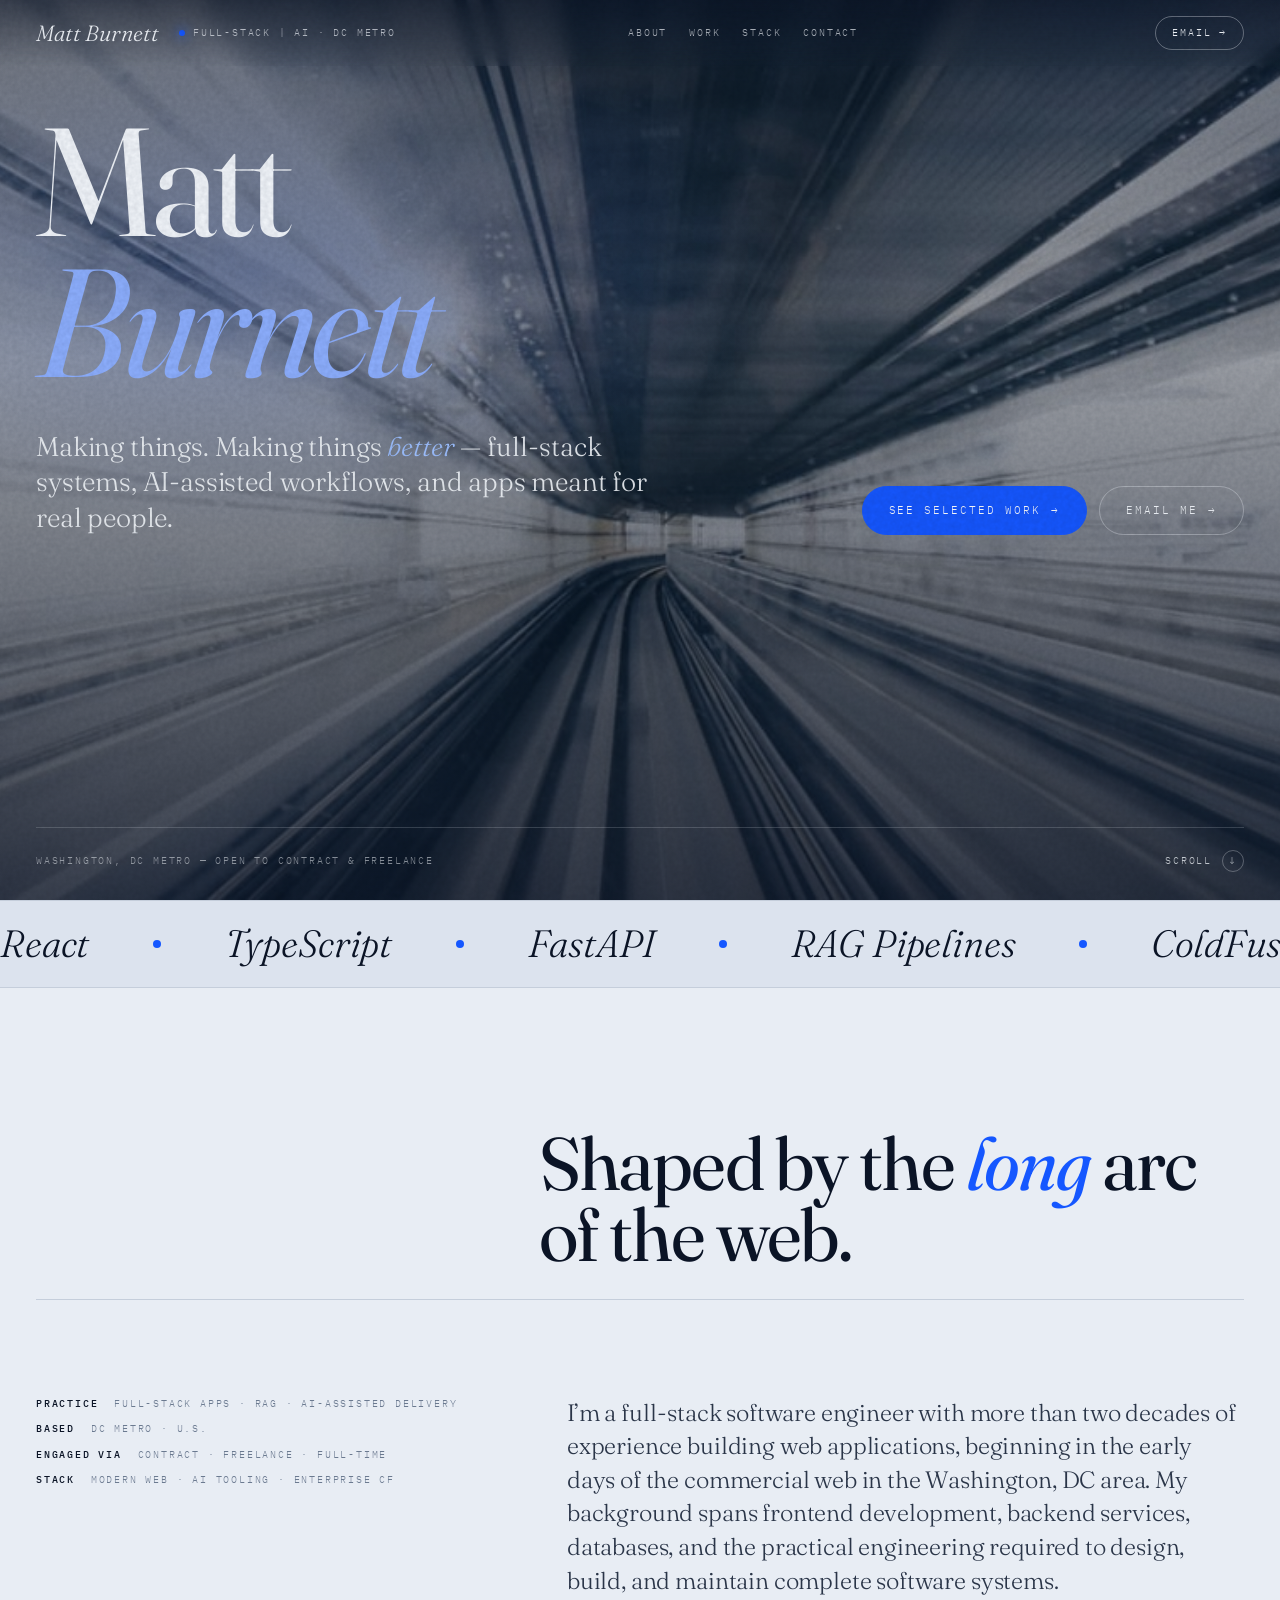
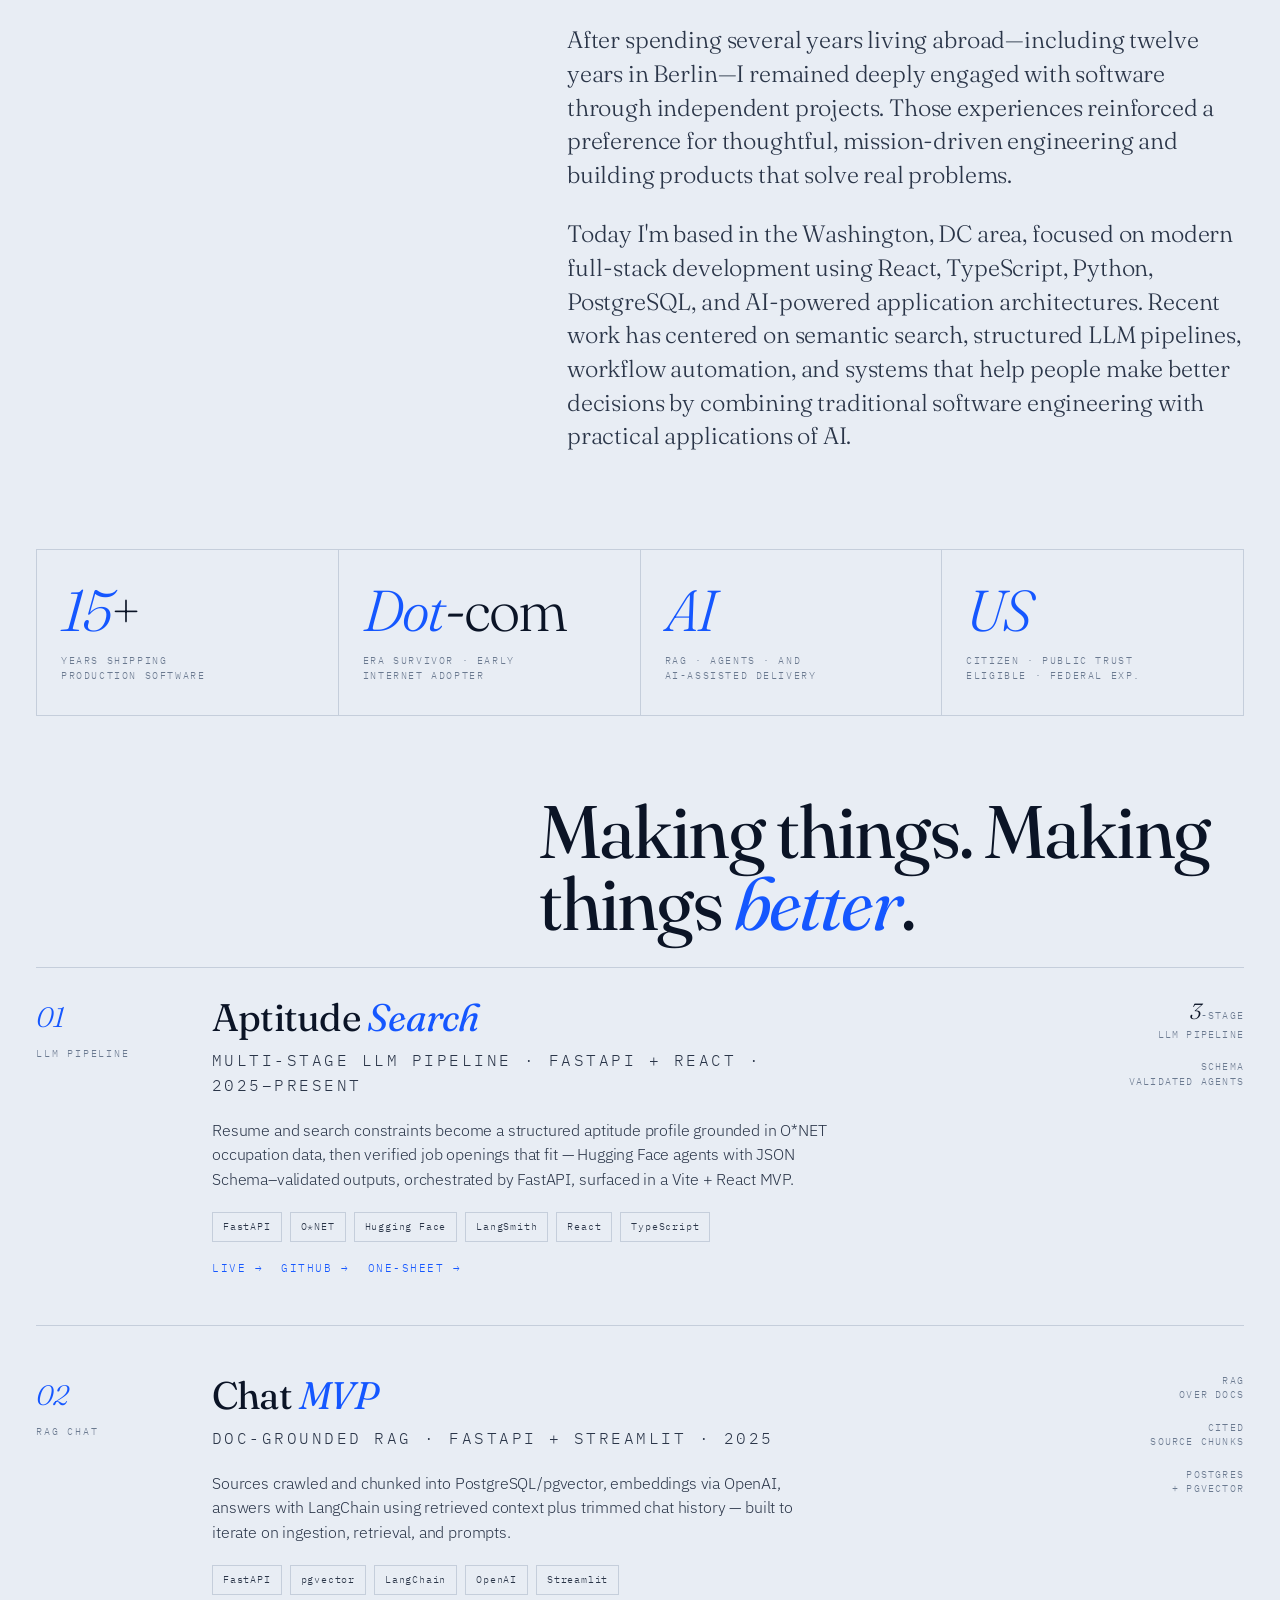
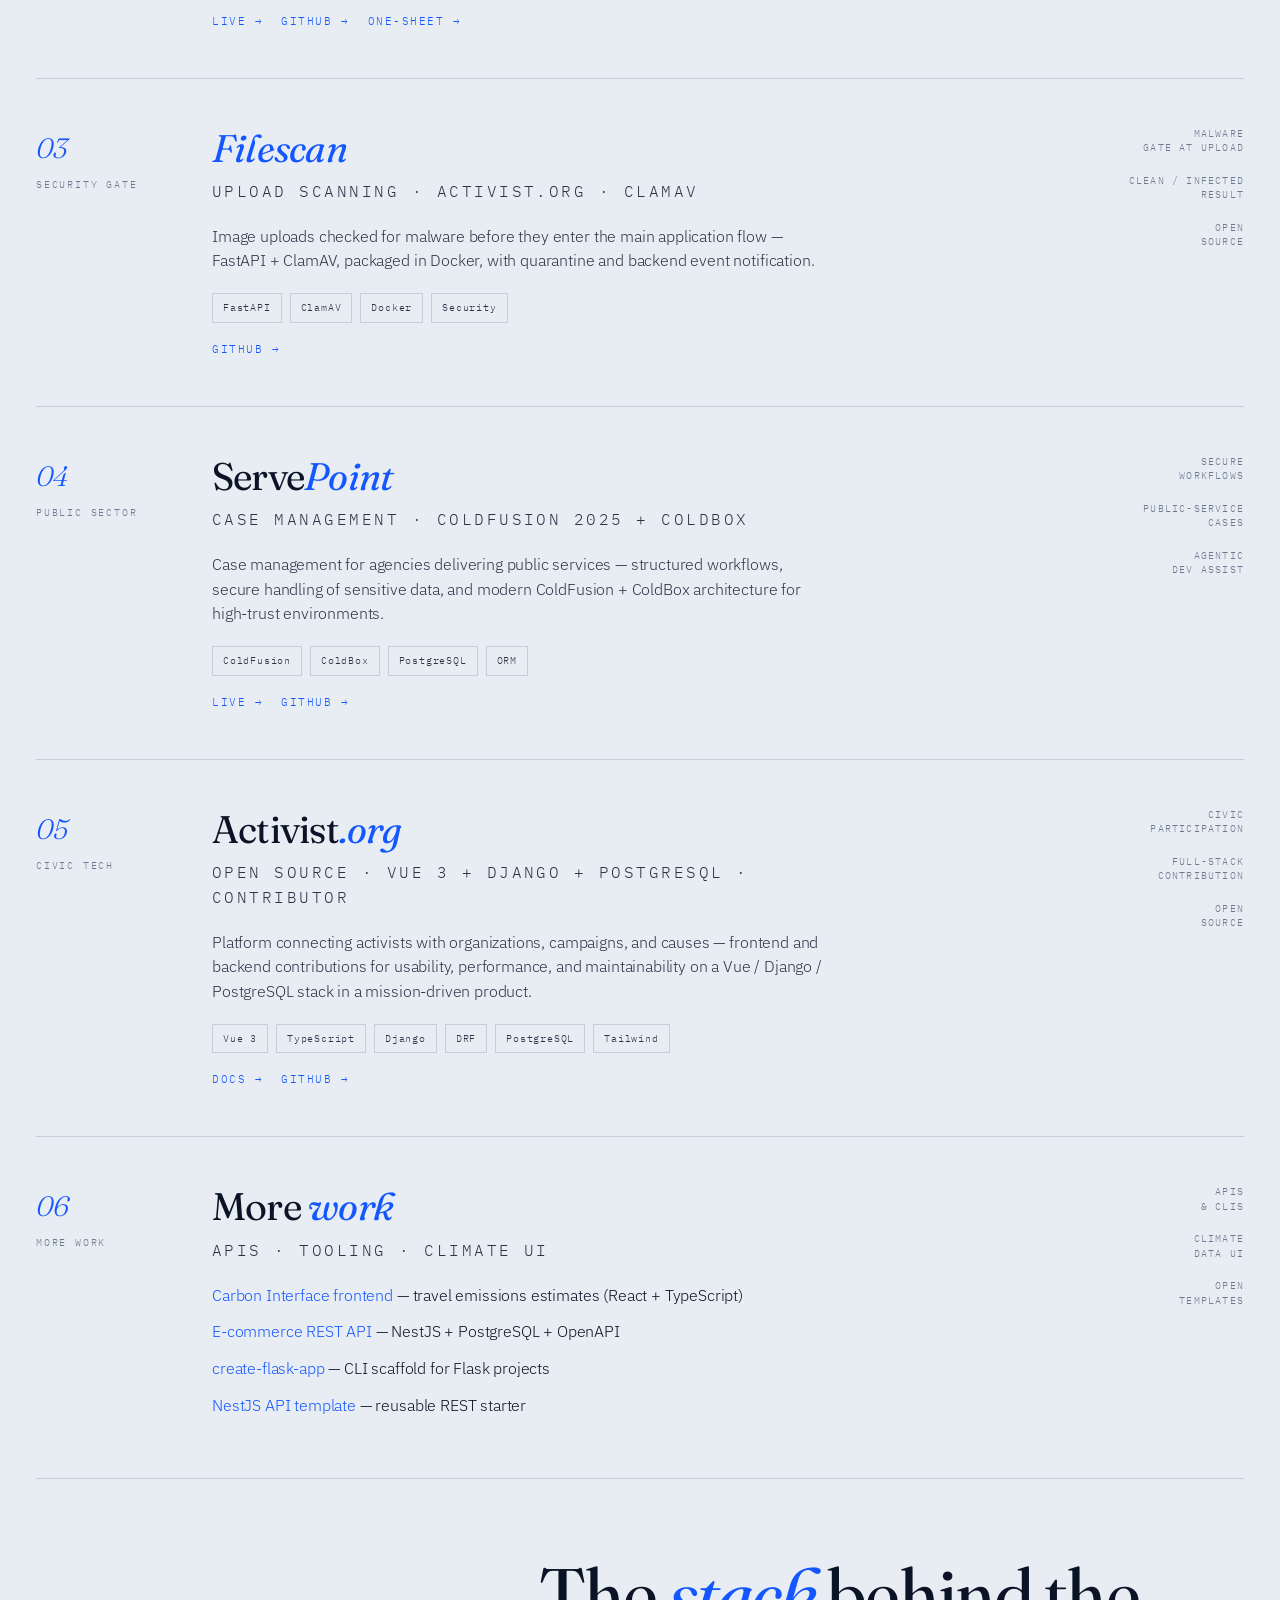
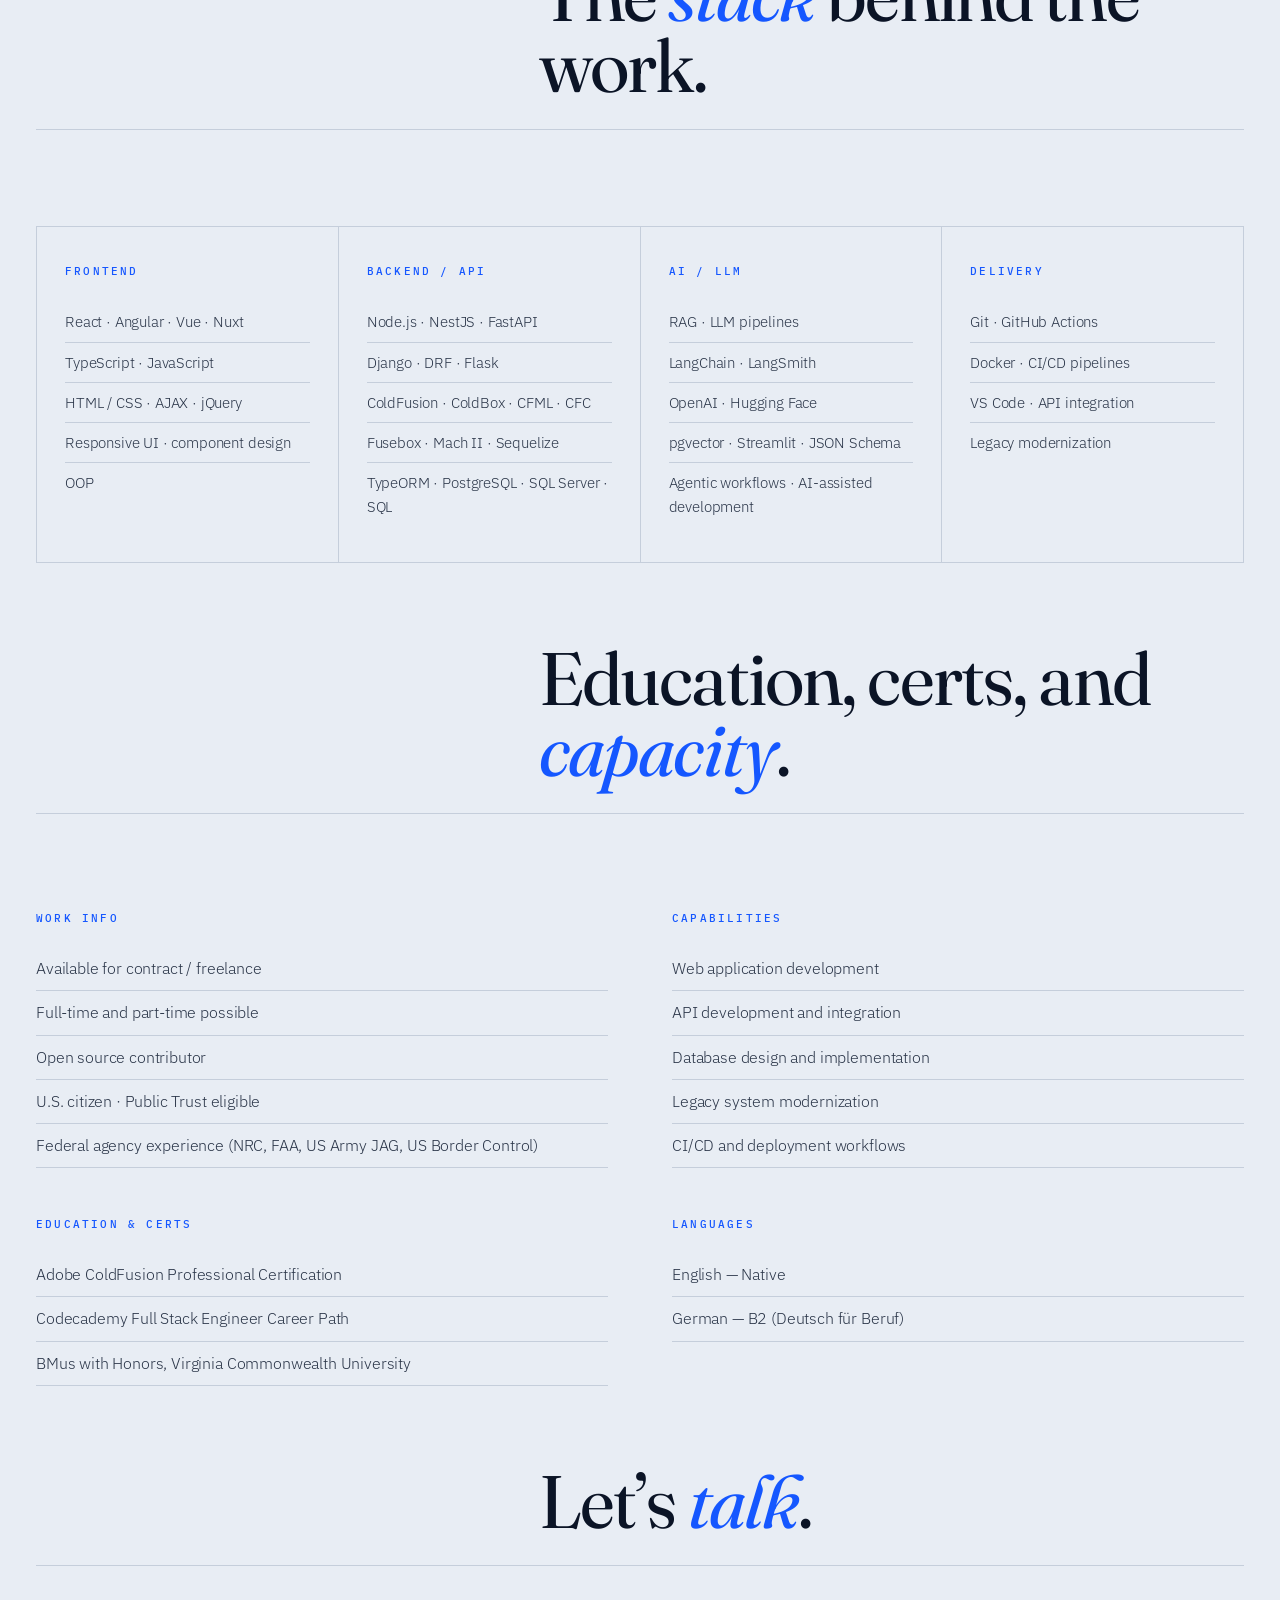
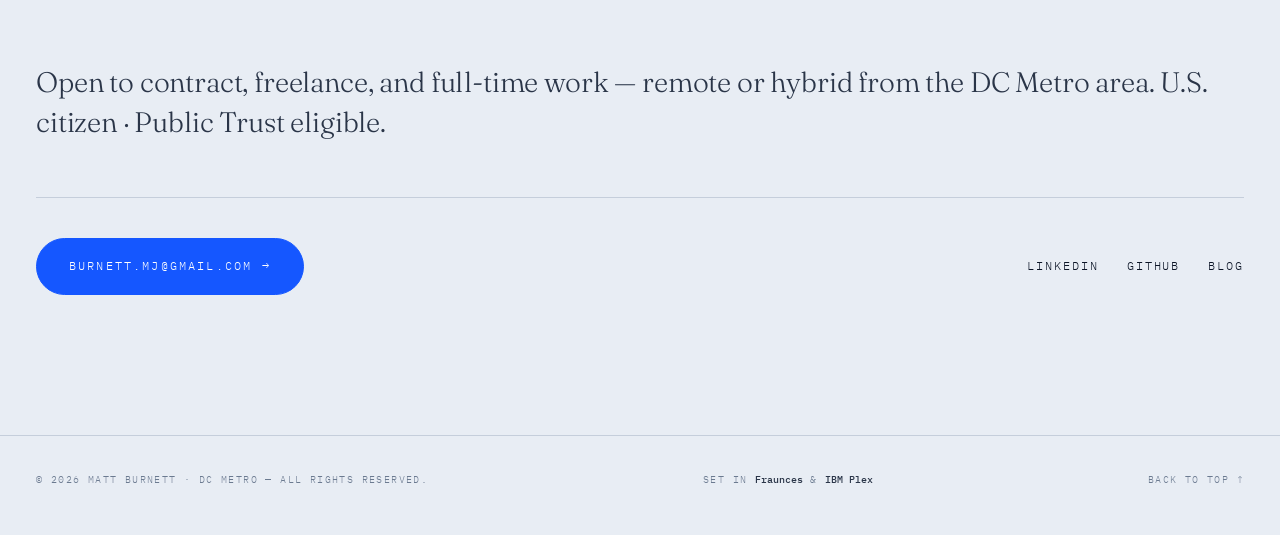
==== commit 84675284: "Refresh bio copy and drop the custom cursor. - Replace about section with fuller full-stack / AI nar" ====
--- a/index.html
+++ b/index.html
@@ -81,8 +81,6 @@
 <body>
   <a class="skip-link" href="#main">Skip to main content</a>
 
-  <div class="cursor" aria-hidden="true"></div>
-
   <header class="topbar">
     <div class="topbar-left">
       <a class="brand" href="#top">Matt Burnett</a>
@@ -185,18 +183,21 @@
           </aside>
           <div class="position-body reveal">
             <p>
-              I’m a web developer who got started right before the Web 1.0 / dot-com era in the Washington, DC area —
-              a generalist when keeping systems running meant touching everything from front end to back end.
+              I’m a full-stack software engineer with more than two decades of experience building web applications,
+              beginning in the early days of the commercial web in the Washington, DC area. My background spans frontend
+              development, backend services, databases, and the practical engineering required to design, build, and
+              maintain complete software systems.
             </p>
             <p>
-              After about a decade in the field, I spent several years living abroad, including twelve years in Berlin,
-              staying connected to technology through independent work and involvement with
-              <a class="uline" href="https://docs.activist.org/activist" target="_blank" rel="noopener noreferrer">activist.org</a>.
+              After spending several years living abroad—including twelve years in Berlin—I remained deeply engaged with
+              software through independent projects. Those experiences reinforced a preference for thoughtful,
+              mission-driven engineering and building products that solve real problems.
             </p>
             <p>
-              I’m now back in the DC area, focused on modern full-stack applications with React, TypeScript, Python,
-              and AI-powered workflows — systems that solve practical problems through thoughtful engineering,
-              semantic matching, and automation.
+              Today I'm based in the Washington, DC area, focused on modern full-stack development using React,
+              TypeScript, Python, PostgreSQL, and AI-powered application architectures. Recent work has centered on
+              semantic search, structured LLM pipelines, workflow automation, and systems that help people make better
+              decisions by combining traditional software engineering with practical applications of AI.
             </p>
           </div>
         </div>
--- a/styles/styles.css
+++ b/styles/styles.css
@@ -45,13 +45,6 @@
   letter-spacing: -0.01em;
   overflow-x: hidden;
   -webkit-font-smoothing: antialiased;
-  cursor: none;
-}
-
-/* Kill native hand/arrow so only the custom pointer shows */
-body,
-body * {
-  cursor: none !important;
 }
 
 /* Atmosphere — cool wash (not warm cream) */
@@ -122,57 +115,10 @@
   top: 12px;
 }
 
-/* Cursor — single crosshair, direct follow */
-.cursor {
-  position: fixed;
-  top: 0;
-  left: 0;
-  width: 24px;
-  height: 24px;
-  pointer-events: none;
-  z-index: 9999;
-  transform: translate(-50%, -50%);
-  transition: width 0.18s var(--ease), height 0.18s var(--ease);
-}
-
-.cursor::before,
-.cursor::after {
-  content: '';
-  position: absolute;
-  background: var(--signal);
-  box-shadow:
-    0 0 0 2px #fff,
-    0 0 0 3px rgba(11, 20, 38, 0.35),
-    0 0 12px rgba(21, 87, 255, 0.55);
-}
-
-.cursor::before {
-  width: 100%;
-  height: 3px;
-  top: 50%;
-  left: 0;
-  transform: translateY(-50%);
-}
-
-.cursor::after {
-  width: 3px;
-  height: 100%;
-  left: 50%;
-  top: 0;
-  transform: translateX(-50%);
-}
-
-.cursor.lg {
-  width: 34px;
-  height: 34px;
-}
-
-@media (max-width: 900px), (hover: none) {
-  body,
-  body * {
-    cursor: auto !important;
-  }
-  .cursor { display: none; }
+a,
+button,
+[data-hover] {
+  cursor: pointer;
 }
 
 /* Topbar */
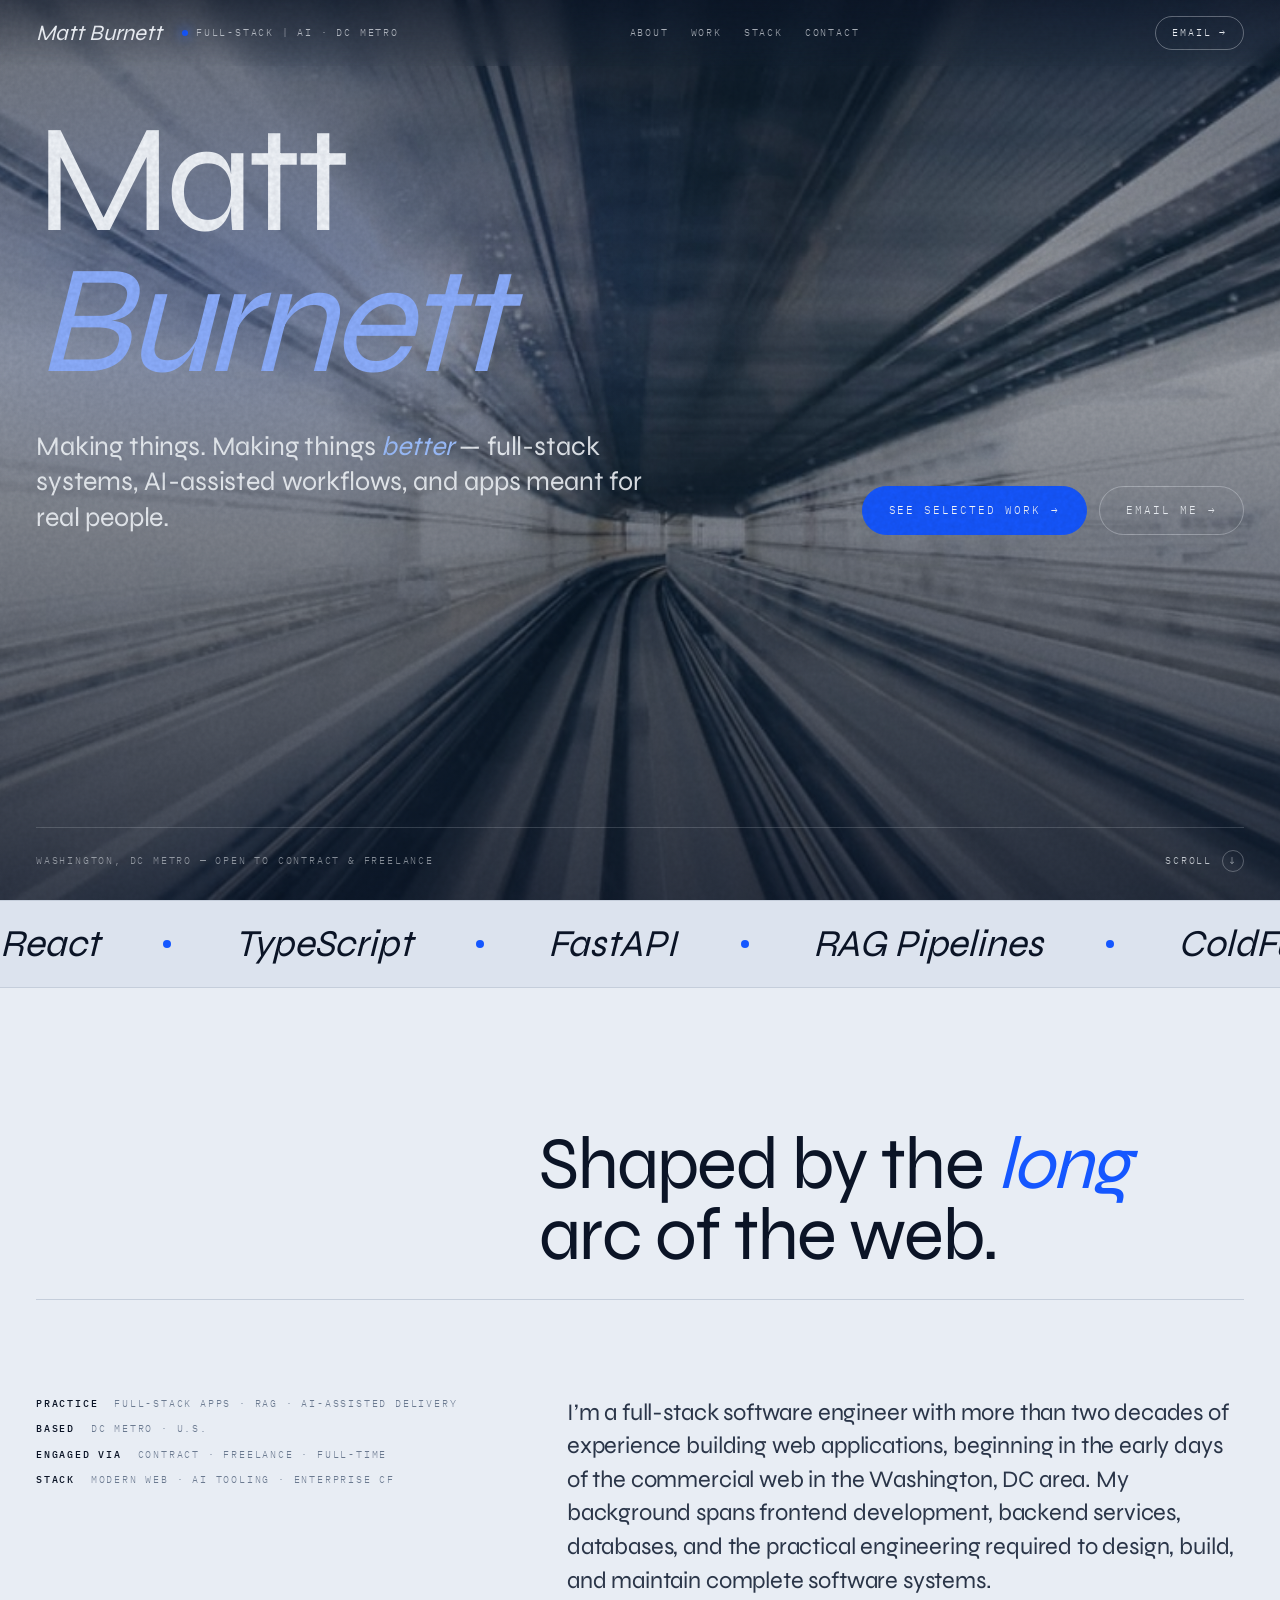
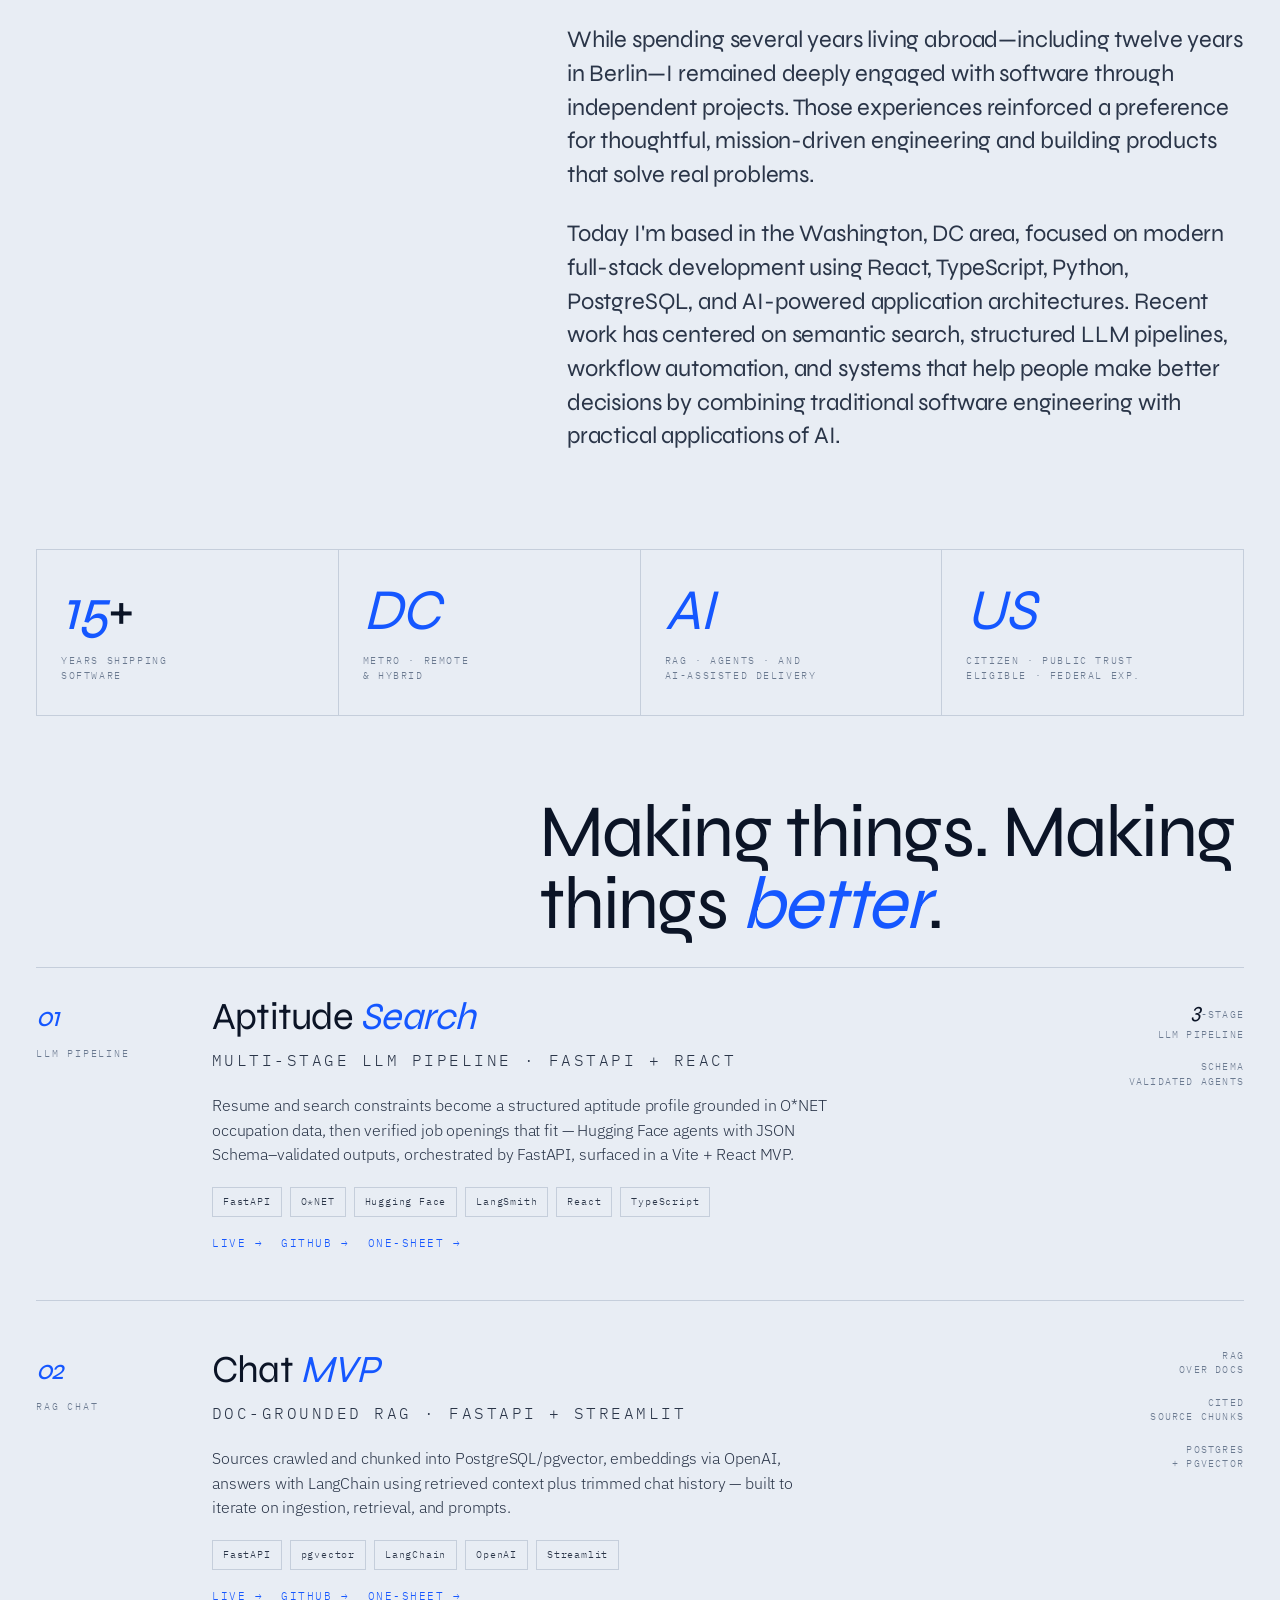
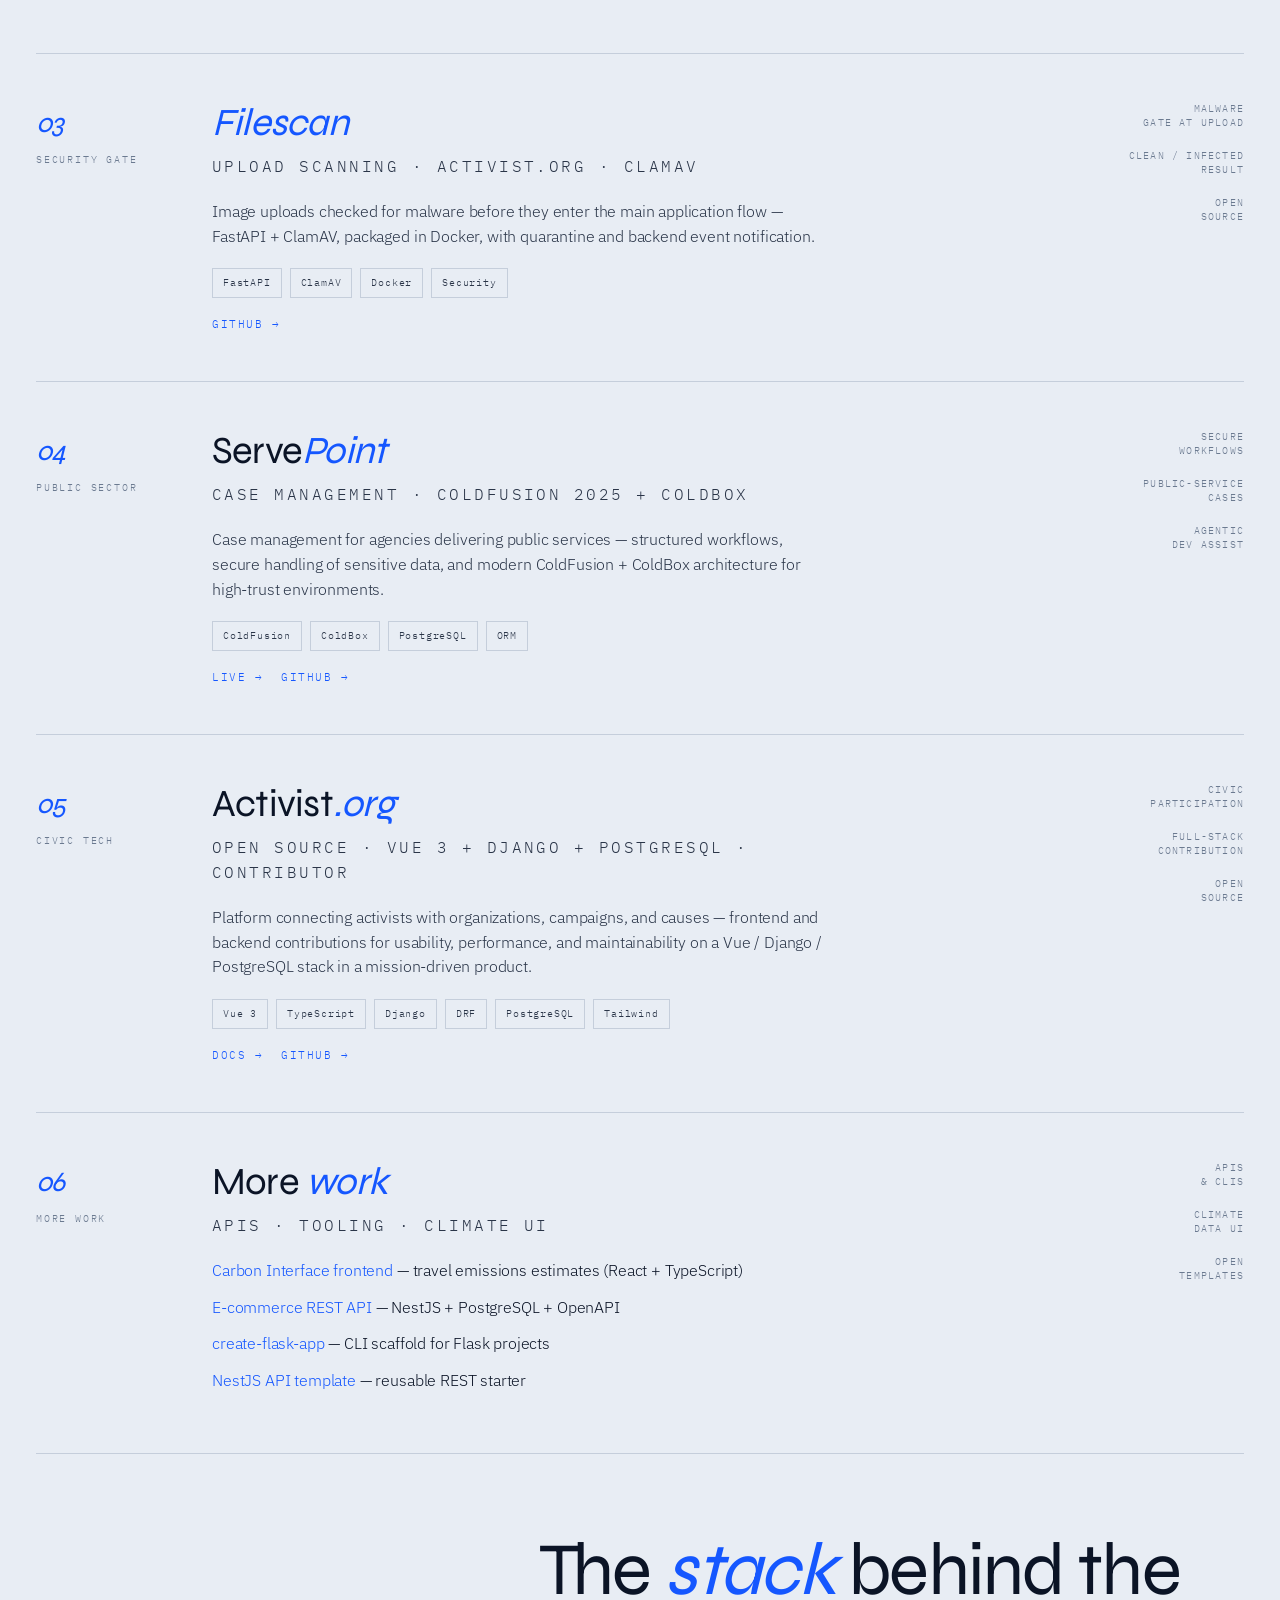
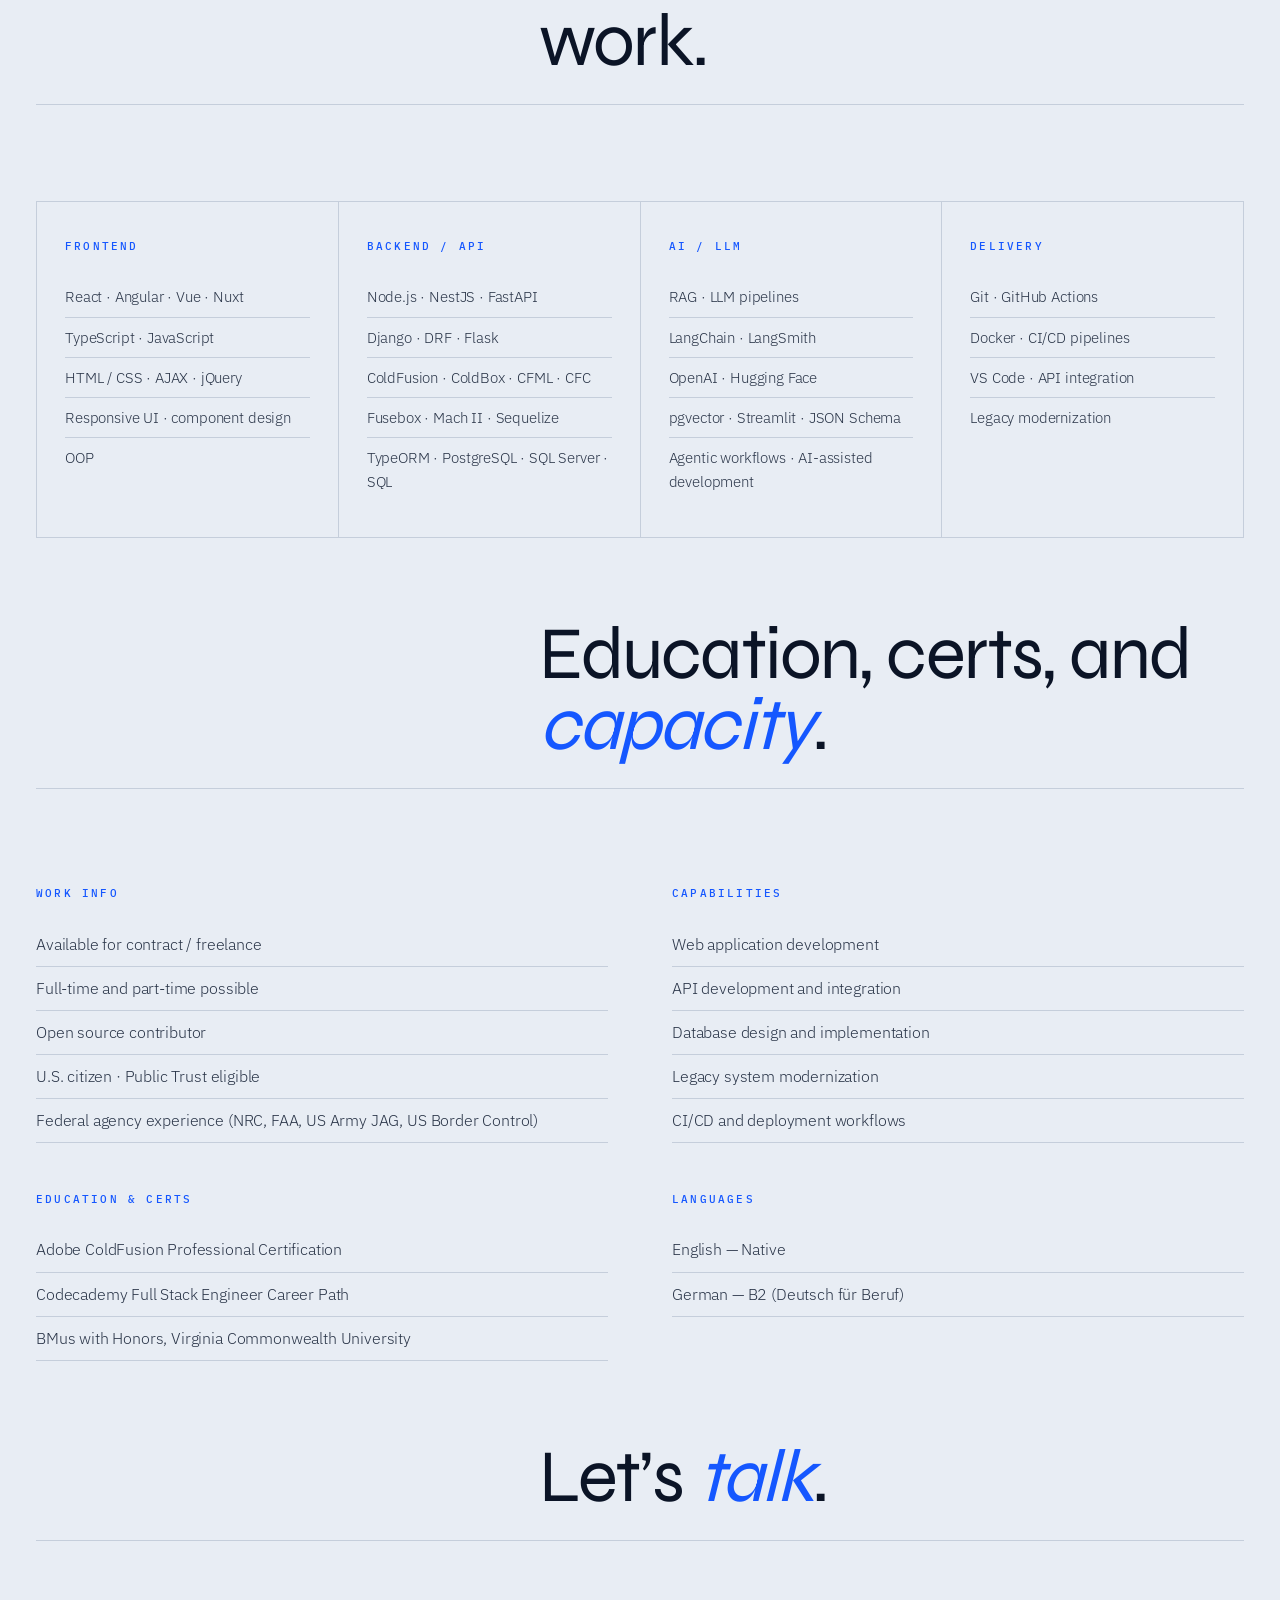
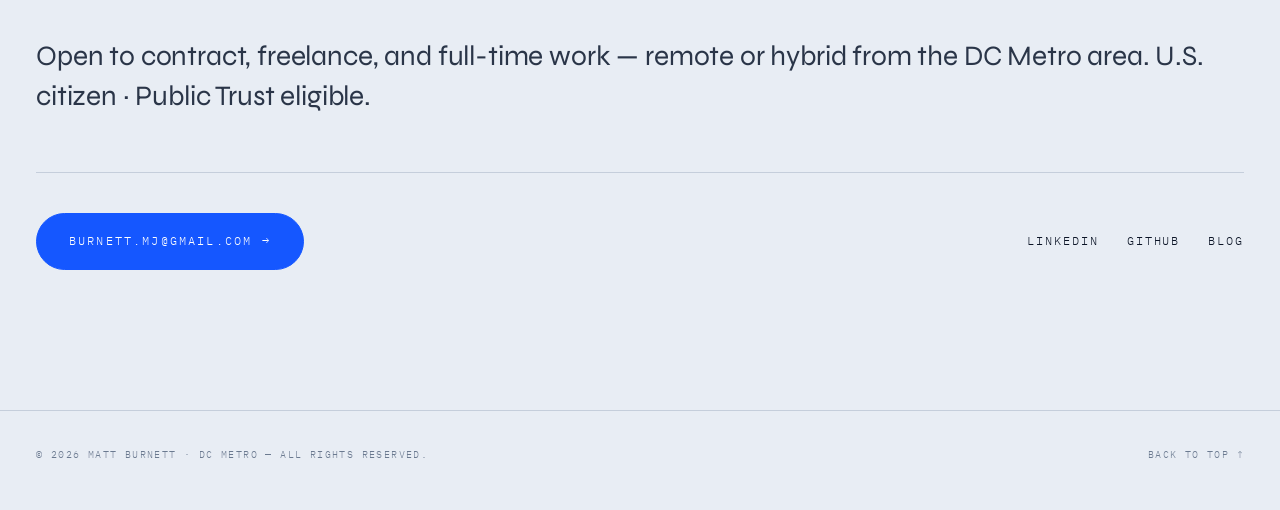
==== commit b5a5840f: "Fix Bugbot issues and polish display typography. Keep reveals visible without JS, remap legacy secti" ====
--- a/index.html
+++ b/index.html
@@ -31,10 +31,18 @@
   <link rel="preconnect" href="https://fonts.googleapis.com">
   <link rel="preconnect" href="https://fonts.gstatic.com" crossorigin>
   <link
-    href="https://fonts.googleapis.com/css2?family=Fraunces:ital,opsz,wght@0,9..144,400;0,9..144,500;1,9..144,400;1,9..144,500&family=IBM+Plex+Mono:wght@400;500&family=IBM+Plex+Sans:wght@300;400;500;600&display=swap"
+    href="https://fonts.googleapis.com/css2?family=Syne:ital,wght@0,400;0,500;0,600;0,700;1,400;1,500&family=IBM+Plex+Mono:wght@400;500&family=IBM+Plex+Sans:wght@300;400;500;600&display=swap"
     rel="stylesheet">
   <link rel="stylesheet" type="text/css" href="./styles/styles.css">
   <link rel="shortcut icon" href="./images/ladderIcon_01.png" type="image/x-icon" />
+  <script>
+    document.documentElement.classList.add('js');
+    window.setTimeout(function () {
+      document.querySelectorAll('.reveal:not(.in)').forEach(function (el) {
+        el.classList.add('in');
+      });
+    }, 4000);
+  </script>
 
   <script type="application/ld+json">
     {
@@ -97,7 +105,8 @@
     </nav>
     <div class="topbar-right">
       <time class="clock" id="clock" aria-hidden="true"></time>
-      <a class="cta" href="mailto:burnett.mj@gmail.com?subject=Message%20from%20Matt%20Burnett%20portfolio%20website">Email →</a>
+      <a class="cta"
+        href="mailto:burnett.mj@gmail.com?subject=Message%20from%20Matt%20Burnett%20portfolio%20website">Email →</a>
     </div>
   </header>
 
@@ -120,8 +129,11 @@
             full-stack systems, AI-assisted workflows, and apps meant for real people.
           </p>
           <div class="hero-actions">
-            <a class="btn primary" href="#work" data-hover>See selected work <span class="arr" aria-hidden="true">→</span></a>
-            <a class="btn ghost" href="mailto:burnett.mj@gmail.com?subject=Message%20from%20Matt%20Burnett%20portfolio%20website" data-hover>Email me <span class="arr" aria-hidden="true">→</span></a>
+            <a class="btn primary" href="#work" data-hover>See selected work <span class="arr"
+                aria-hidden="true">→</span></a>
+            <a class="btn ghost"
+              href="mailto:burnett.mj@gmail.com?subject=Message%20from%20Matt%20Burnett%20portfolio%20website"
+              data-hover>Email me <span class="arr" aria-hidden="true">→</span></a>
           </div>
         </div>
       </div>
@@ -189,7 +201,7 @@
               maintain complete software systems.
             </p>
             <p>
-              After spending several years living abroad—including twelve years in Berlin—I remained deeply engaged with
+              While spending several years living abroad—including twelve years in Berlin—I remained deeply engaged with
               software through independent projects. Those experiences reinforced a preference for thoughtful,
               mission-driven engineering and building products that solve real problems.
             </p>
@@ -205,11 +217,11 @@
         <div class="stats reveal">
           <div class="stat">
             <div class="num"><em>15</em>+</div>
-            <div class="lab">Years shipping<br>production software</div>
+            <div class="lab">Years shipping<br>software</div>
           </div>
           <div class="stat">
-            <div class="num"><em>Dot</em>-com</div>
-            <div class="lab">Era survivor · early<br>Internet adopter</div>
+            <div class="num"><em>DC</em></div>
+            <div class="lab">Metro · remote<br>&amp; hybrid</div>
           </div>
           <div class="stat">
             <div class="num"><em>AI</em></div>
@@ -239,19 +251,22 @@
             <div class="case-ix"><span class="num">01</span>LLM Pipeline</div>
             <div class="case-body">
               <h3>Aptitude <em>Search</em></h3>
-              <p class="case-role">Multi-stage LLM pipeline · FastAPI + React · 2025–Present</p>
+              <p class="case-role">Multi-stage LLM pipeline · FastAPI + React</p>
               <p>
                 Resume and search constraints become a structured aptitude profile grounded in O*NET occupation data,
                 then verified job openings that fit — Hugging Face agents with JSON Schema–validated outputs,
                 orchestrated by FastAPI, surfaced in a Vite + React MVP.
               </p>
               <div class="case-tags">
-                <span>FastAPI</span><span>O*NET</span><span>Hugging Face</span><span>LangSmith</span><span>React</span><span>TypeScript</span>
+                <span>FastAPI</span><span>O*NET</span><span>Hugging
+                  Face</span><span>LangSmith</span><span>React</span><span>TypeScript</span>
               </div>
               <div class="case-links">
                 <a href="https://aptitude-search.vercel.app/" target="_blank" rel="noopener noreferrer">Live →</a>
-                <a href="https://github.com/mattburnett-repo/aptitude-search" target="_blank" rel="noopener noreferrer">GitHub →</a>
-                <a href="./docs/one-sheets/aptitude-search-onesheet.pdf" target="_blank" rel="noopener noreferrer">One-sheet →</a>
+                <a href="https://github.com/mattburnett-repo/aptitude-search" target="_blank"
+                  rel="noopener noreferrer">GitHub →</a>
+                <a href="./docs/one-sheets/aptitude-search-onesheet.pdf" target="_blank"
+                  rel="noopener noreferrer">One-sheet →</a>
               </div>
             </div>
             <div class="case-metrics">
@@ -264,18 +279,21 @@
             <div class="case-ix"><span class="num">02</span>RAG Chat</div>
             <div class="case-body">
               <h3>Chat <em>MVP</em></h3>
-              <p class="case-role">Doc-grounded RAG · FastAPI + Streamlit · 2025</p>
+              <p class="case-role">Doc-grounded RAG · FastAPI + Streamlit</p>
               <p>
                 Sources crawled and chunked into PostgreSQL/pgvector, embeddings via OpenAI, answers with LangChain
-                using retrieved context plus trimmed chat history — built to iterate on ingestion, retrieval, and prompts.
+                using retrieved context plus trimmed chat history — built to iterate on ingestion, retrieval, and
+                prompts.
               </p>
               <div class="case-tags">
                 <span>FastAPI</span><span>pgvector</span><span>LangChain</span><span>OpenAI</span><span>Streamlit</span>
               </div>
               <div class="case-links">
                 <a href="https://chatmvp.streamlit.app/" target="_blank" rel="noopener noreferrer">Live →</a>
-                <a href="https://github.com/mattburnett-repo/chat-mvp" target="_blank" rel="noopener noreferrer">GitHub →</a>
-                <a href="./docs/one-sheets/chat-mvp-one-sheet.pdf" target="_blank" rel="noopener noreferrer">One-sheet →</a>
+                <a href="https://github.com/mattburnett-repo/chat-mvp" target="_blank" rel="noopener noreferrer">GitHub
+                  →</a>
+                <a href="./docs/one-sheets/chat-mvp-one-sheet.pdf" target="_blank" rel="noopener noreferrer">One-sheet
+                  →</a>
               </div>
             </div>
             <div class="case-metrics">
@@ -298,7 +316,8 @@
                 <span>FastAPI</span><span>ClamAV</span><span>Docker</span><span>Security</span>
               </div>
               <div class="case-links">
-                <a href="https://github.com/activist-org/activist/blob/main/services/filescan/README.md" target="_blank" rel="noopener noreferrer">GitHub →</a>
+                <a href="https://github.com/activist-org/activist/blob/main/services/filescan/README.md" target="_blank"
+                  rel="noopener noreferrer">GitHub →</a>
               </div>
             </div>
             <div class="case-metrics">
@@ -322,7 +341,8 @@
               </div>
               <div class="case-links">
                 <a href="https://servepoint.onrender.com/" target="_blank" rel="noopener noreferrer">Live →</a>
-                <a href="https://github.com/mattburnett-repo/servepoint" target="_blank" rel="noopener noreferrer">GitHub →</a>
+                <a href="https://github.com/mattburnett-repo/servepoint" target="_blank"
+                  rel="noopener noreferrer">GitHub →</a>
               </div>
             </div>
             <div class="case-metrics">
@@ -343,11 +363,13 @@
                 on a Vue / Django / PostgreSQL stack in a mission-driven product.
               </p>
               <div class="case-tags">
-                <span>Vue 3</span><span>TypeScript</span><span>Django</span><span>DRF</span><span>PostgreSQL</span><span>Tailwind</span>
+                <span>Vue
+                  3</span><span>TypeScript</span><span>Django</span><span>DRF</span><span>PostgreSQL</span><span>Tailwind</span>
               </div>
               <div class="case-links">
                 <a href="https://docs.activist.org/activist" target="_blank" rel="noopener noreferrer">Docs →</a>
-                <a href="https://github.com/activist-org/activist" target="_blank" rel="noopener noreferrer">GitHub →</a>
+                <a href="https://github.com/activist-org/activist" target="_blank" rel="noopener noreferrer">GitHub
+                  →</a>
               </div>
             </div>
             <div class="case-metrics">
@@ -363,10 +385,14 @@
               <h3>More <em>work</em></h3>
               <p class="case-role">APIs · tooling · climate UI</p>
               <ul class="also-list">
-                <li><a href="https://carbon-interface.vercel.app/" target="_blank" rel="noopener noreferrer">Carbon Interface frontend</a> — travel emissions estimates (React + TypeScript)</li>
-                <li><a href="https://e-comm-api.fly.dev/api" target="_blank" rel="noopener noreferrer">E-commerce REST API</a> — NestJS + PostgreSQL + OpenAPI</li>
-                <li><a href="https://github.com/mattburnett-repo/create-flask-app" target="_blank" rel="noopener noreferrer">create-flask-app</a> — CLI scaffold for Flask projects</li>
-                <li><a href="https://nestjs-api-template.fly.dev/api" target="_blank" rel="noopener noreferrer">NestJS API template</a> — reusable REST starter</li>
+                <li><a href="https://carbon-interface.vercel.app/" target="_blank" rel="noopener noreferrer">Carbon
+                    Interface frontend</a> — travel emissions estimates (React + TypeScript)</li>
+                <li><a href="https://e-comm-api.fly.dev/api" target="_blank" rel="noopener noreferrer">E-commerce REST
+                    API</a> — NestJS + PostgreSQL + OpenAPI</li>
+                <li><a href="https://github.com/mattburnett-repo/create-flask-app" target="_blank"
+                    rel="noopener noreferrer">create-flask-app</a> — CLI scaffold for Flask projects</li>
+                <li><a href="https://nestjs-api-template.fly.dev/api" target="_blank" rel="noopener noreferrer">NestJS
+                    API template</a> — reusable REST starter</li>
               </ul>
             </div>
             <div class="case-metrics">
@@ -502,13 +528,17 @@
         </p>
 
         <div class="cta-band reveal">
-          <a class="btn primary large" href="mailto:burnett.mj@gmail.com?subject=Message%20from%20Matt%20Burnett%20portfolio%20website" data-hover>
+          <a class="btn primary large"
+            href="mailto:burnett.mj@gmail.com?subject=Message%20from%20Matt%20Burnett%20portfolio%20website" data-hover>
             burnett.mj@gmail.com <span class="arr" aria-hidden="true">→</span>
           </a>
           <div class="socials">
-            <a href="https://www.linkedin.com/in/matt-burnett-5768ab20a/" target="_blank" rel="noopener noreferrer" data-hover>LinkedIn</a>
-            <a href="https://github.com/mattburnett-repo" target="_blank" rel="noopener noreferrer" data-hover>GitHub</a>
-            <a href="https://mattburnett-repo.github.io/blog/" target="_blank" rel="noopener noreferrer" data-hover>Blog</a>
+            <a href="https://www.linkedin.com/in/matt-burnett-5768ab20a/" target="_blank" rel="noopener noreferrer"
+              data-hover>LinkedIn</a>
+            <a href="https://github.com/mattburnett-repo" target="_blank" rel="noopener noreferrer"
+              data-hover>GitHub</a>
+            <a href="https://mattburnett-repo.github.io/blog/" target="_blank" rel="noopener noreferrer"
+              data-hover>Blog</a>
           </div>
         </div>
       </div>
@@ -518,7 +548,7 @@
   <footer class="site-footer">
     <div class="frame footer-inner">
       <p>© <span id="year">2026</span> Matt Burnett · DC Metro — All rights reserved.</p>
-      <p class="colophon">Set in <strong>Fraunces</strong> &amp; <strong>IBM Plex</strong></p>
+      <p class="colophon" aria-hidden="true"></p>
       <a href="#top">Back to top ↑</a>
     </div>
   </footer>
@@ -526,4 +556,4 @@
   <script src="app.js"></script>
 </body>
 
-</html>
+</html>
--- a/styles/styles.css
+++ b/styles/styles.css
@@ -12,7 +12,7 @@
   --signal-deep: #0B3DB8;
   --teal: #1A8A7A;
 
-  --serif: 'Fraunces', 'Times New Roman', serif;
+  --display: 'Syne', system-ui, sans-serif;
   --sans: 'IBM Plex Sans', system-ui, sans-serif;
   --mono: 'IBM Plex Mono', ui-monospace, monospace;
 
@@ -152,7 +152,7 @@
 }
 
 .brand {
-  font-family: var(--serif);
+  font-family: var(--display);
   font-size: 22px;
   letter-spacing: 0;
   text-transform: none;
@@ -315,7 +315,7 @@
 }
 
 .hero-name {
-  font-family: var(--serif);
+  font-family: var(--display);
   font-weight: 400;
   font-size: clamp(64px, 12vw, 168px);
   line-height: 0.92;
@@ -359,7 +359,7 @@
 }
 
 .hero-tag p {
-  font-family: var(--serif);
+  font-family: var(--display);
   font-size: clamp(20px, 2.1vw, 28px);
   line-height: 1.32;
   max-width: 640px;
@@ -484,7 +484,7 @@
   gap: 64px;
   width: max-content;
   animation: scroll 40s linear infinite;
-  font-family: var(--serif);
+  font-family: var(--display);
   font-size: clamp(28px, 3.5vw, 38px);
   line-height: 1;
   color: var(--ink);
@@ -558,7 +558,7 @@
 }
 
 .sec-title {
-  font-family: var(--serif);
+  font-family: var(--display);
   font-weight: 400;
   font-size: clamp(40px, 5.8vw, 88px);
   line-height: 0.96;
@@ -602,7 +602,7 @@
 }
 
 .position-body {
-  font-family: var(--serif);
+  font-family: var(--display);
   font-size: clamp(20px, 1.85vw, 28px);
   line-height: 1.42;
   color: var(--ink-soft);
@@ -649,7 +649,7 @@
 }
 
 .stat .num {
-  font-family: var(--serif);
+  font-family: var(--display);
   font-size: clamp(40px, 4.5vw, 68px);
   line-height: 1;
   color: var(--ink);
@@ -706,7 +706,7 @@
 
 .case-ix .num {
   display: block;
-  font-family: var(--serif);
+  font-family: var(--display);
   font-size: 28px;
   letter-spacing: -0.02em;
   color: var(--signal);
@@ -716,7 +716,7 @@
 }
 
 .case-body h3 {
-  font-family: var(--serif);
+  font-family: var(--display);
   font-weight: 400;
   font-size: clamp(28px, 3vw, 42px);
   line-height: 1.1;
@@ -795,7 +795,7 @@
 }
 
 .case-metrics em {
-  font-family: var(--serif);
+  font-family: var(--display);
   font-size: 22px;
   font-style: italic;
   color: var(--ink);
@@ -884,7 +884,7 @@
 
 /* Contact */
 .contact-blurb {
-  font-family: var(--serif);
+  font-family: var(--display);
   font-size: clamp(22px, 2.2vw, 32px);
   line-height: 1.4;
   color: var(--ink-soft);
@@ -949,21 +949,25 @@
   color: var(--signal);
 }
 
-.colophon strong {
-  color: var(--ink-soft);
-  font-weight: 500;
-  text-transform: none;
-  letter-spacing: 0;
-}
-
-/* Reveal */
+.colophon {
+  min-width: 12ch;
+  visibility: hidden;
+  pointer-events: none;
+}
+
+/* Reveal — visible by default; only hide when JS marks the page */
 .reveal {
+  opacity: 1;
+  transform: none;
+}
+
+html.js .reveal {
   opacity: 0;
   transform: translateY(28px);
   transition: opacity 0.8s var(--ease), transform 0.8s var(--ease);
 }
 
-.reveal.in {
+html.js .reveal.in {
   opacity: 1;
   transform: translateY(0);
 }
@@ -1065,7 +1069,8 @@
   }
   .hero-name .line span,
   .hero-tag,
-  .reveal {
+  .reveal,
+  html.js .reveal {
     opacity: 1;
     transform: none;
   }
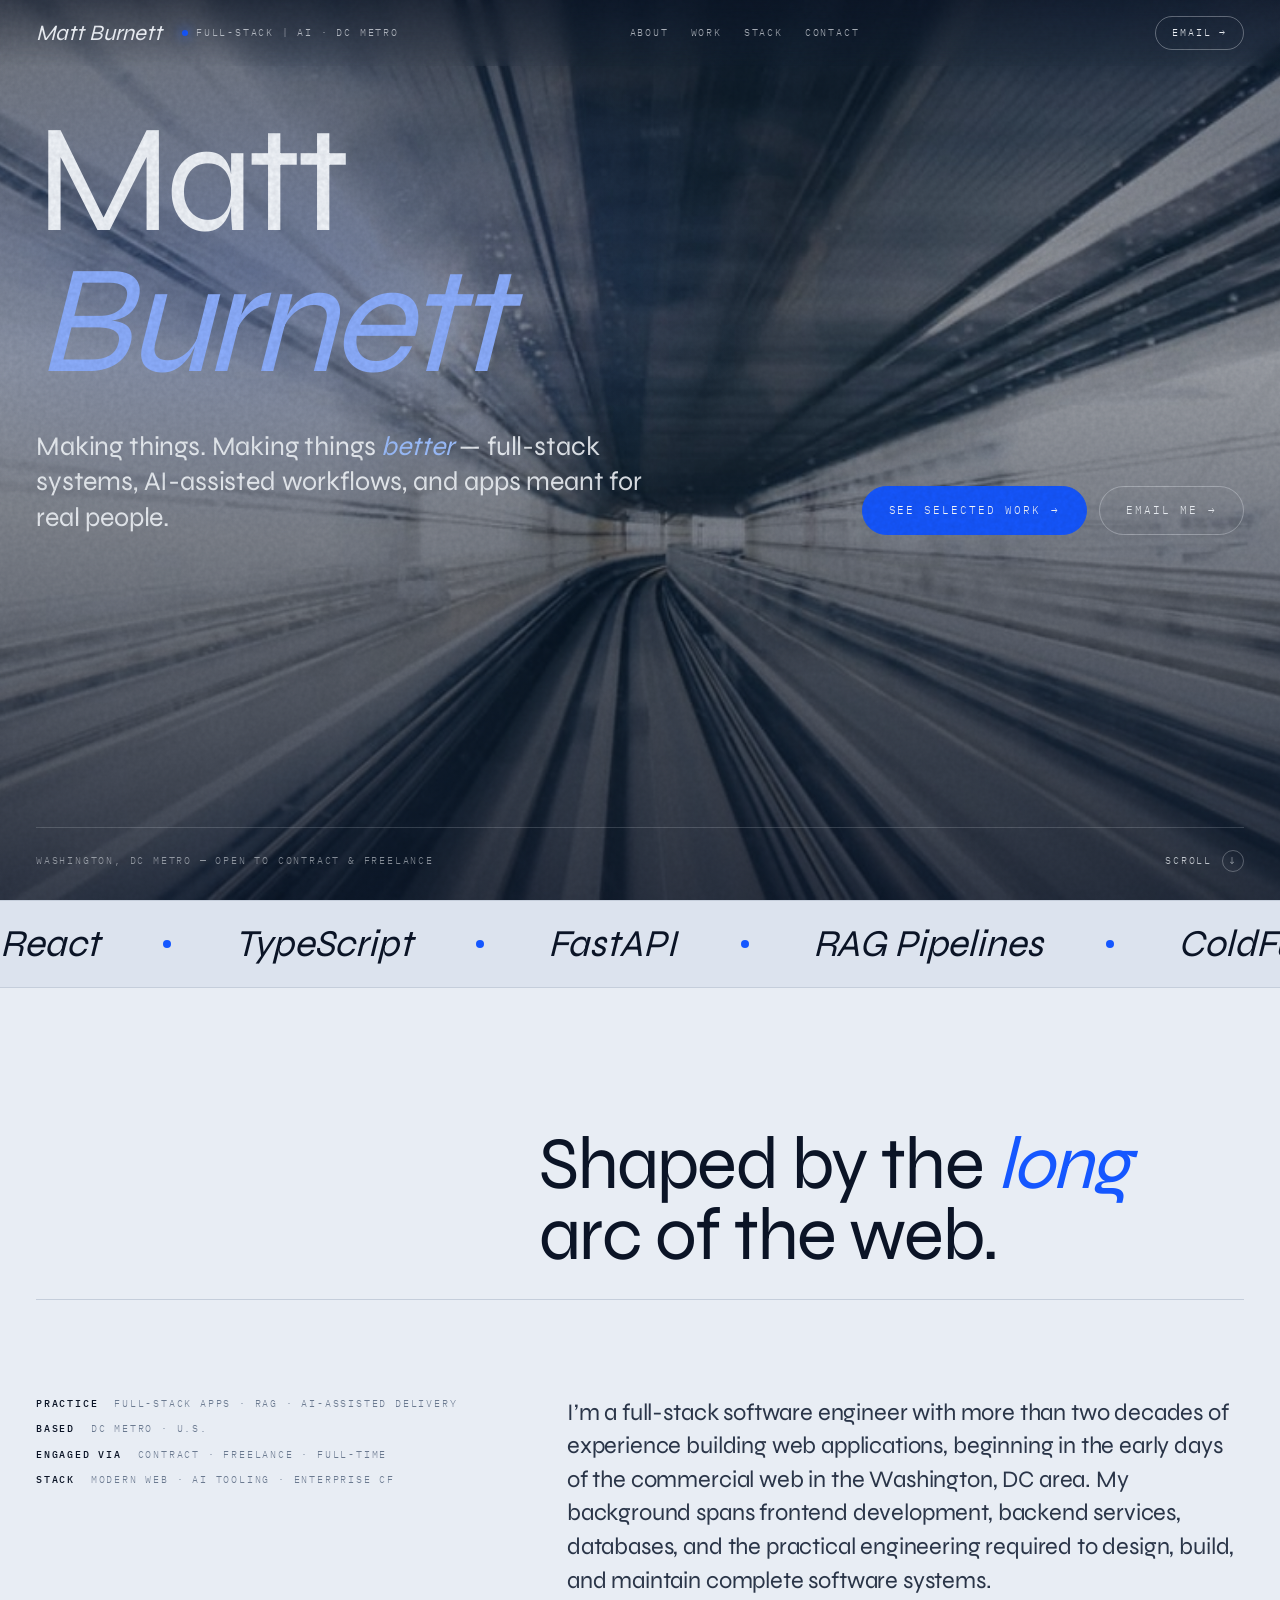
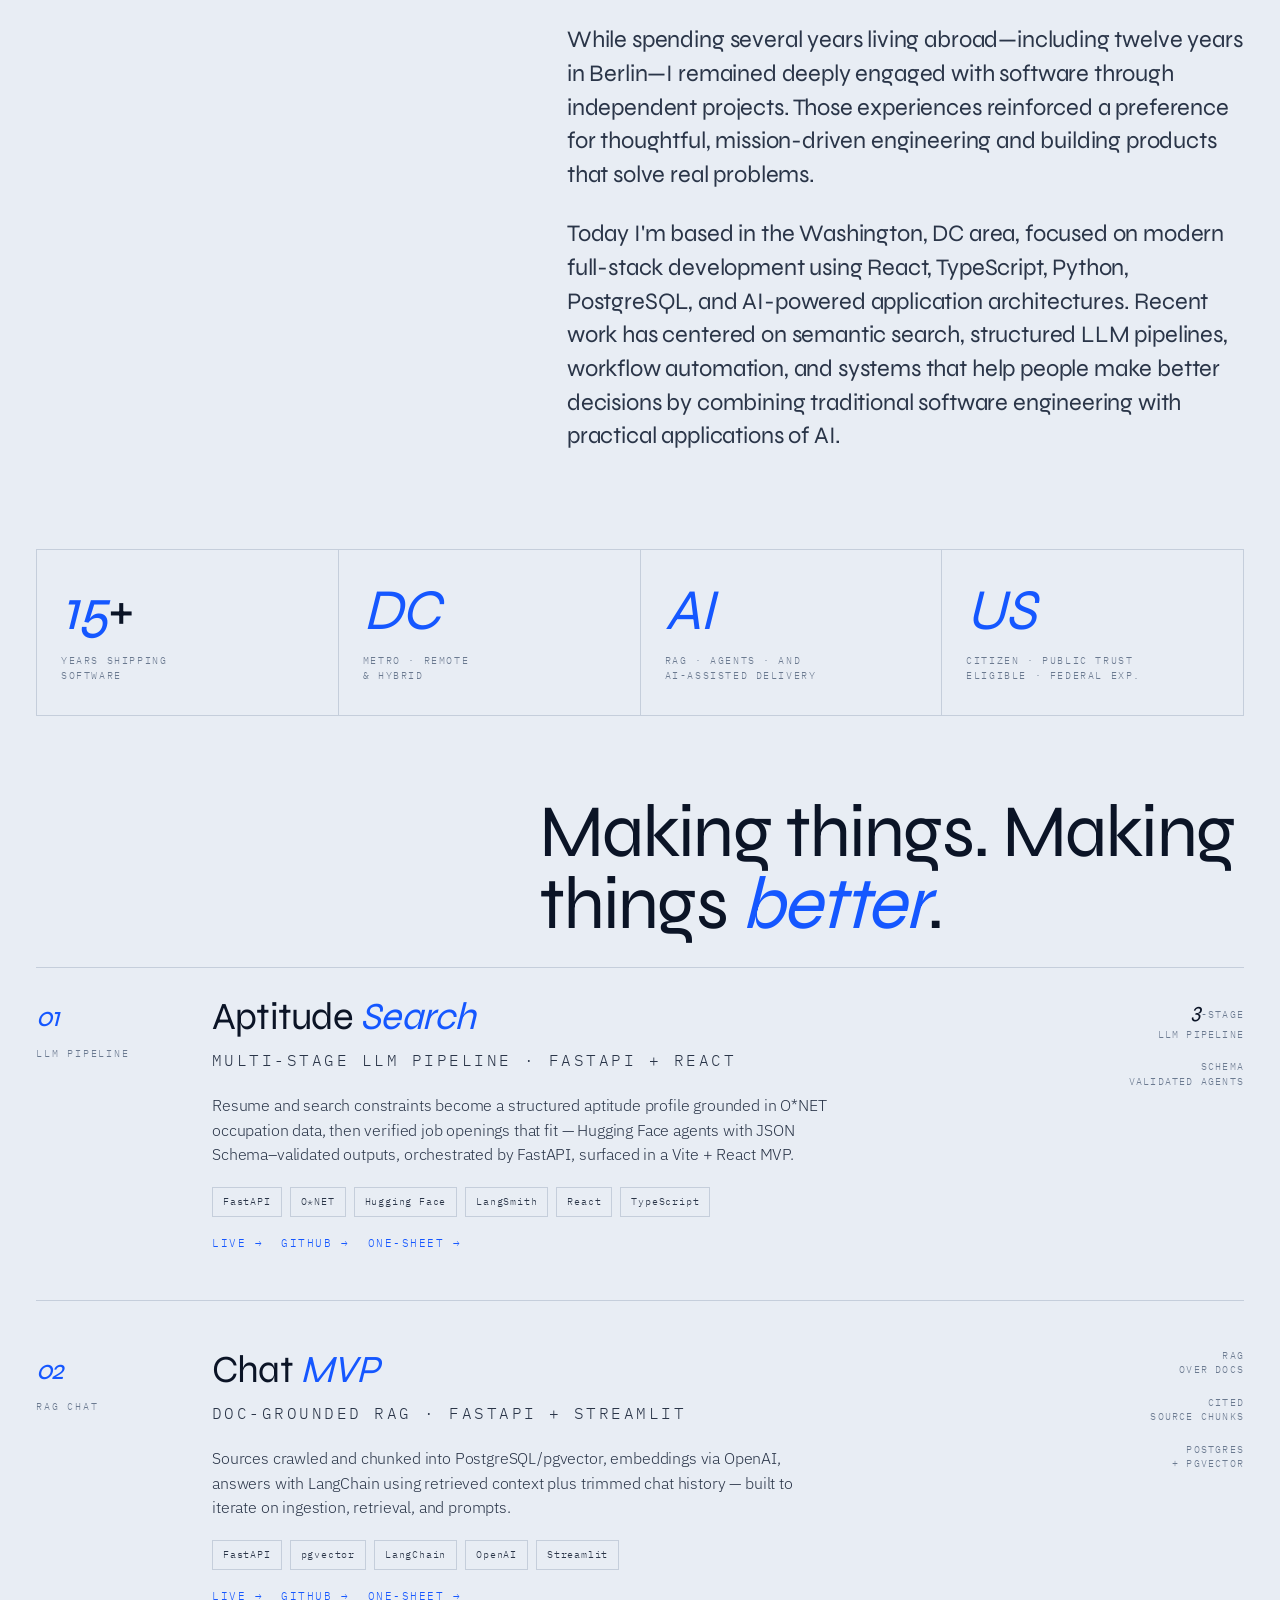
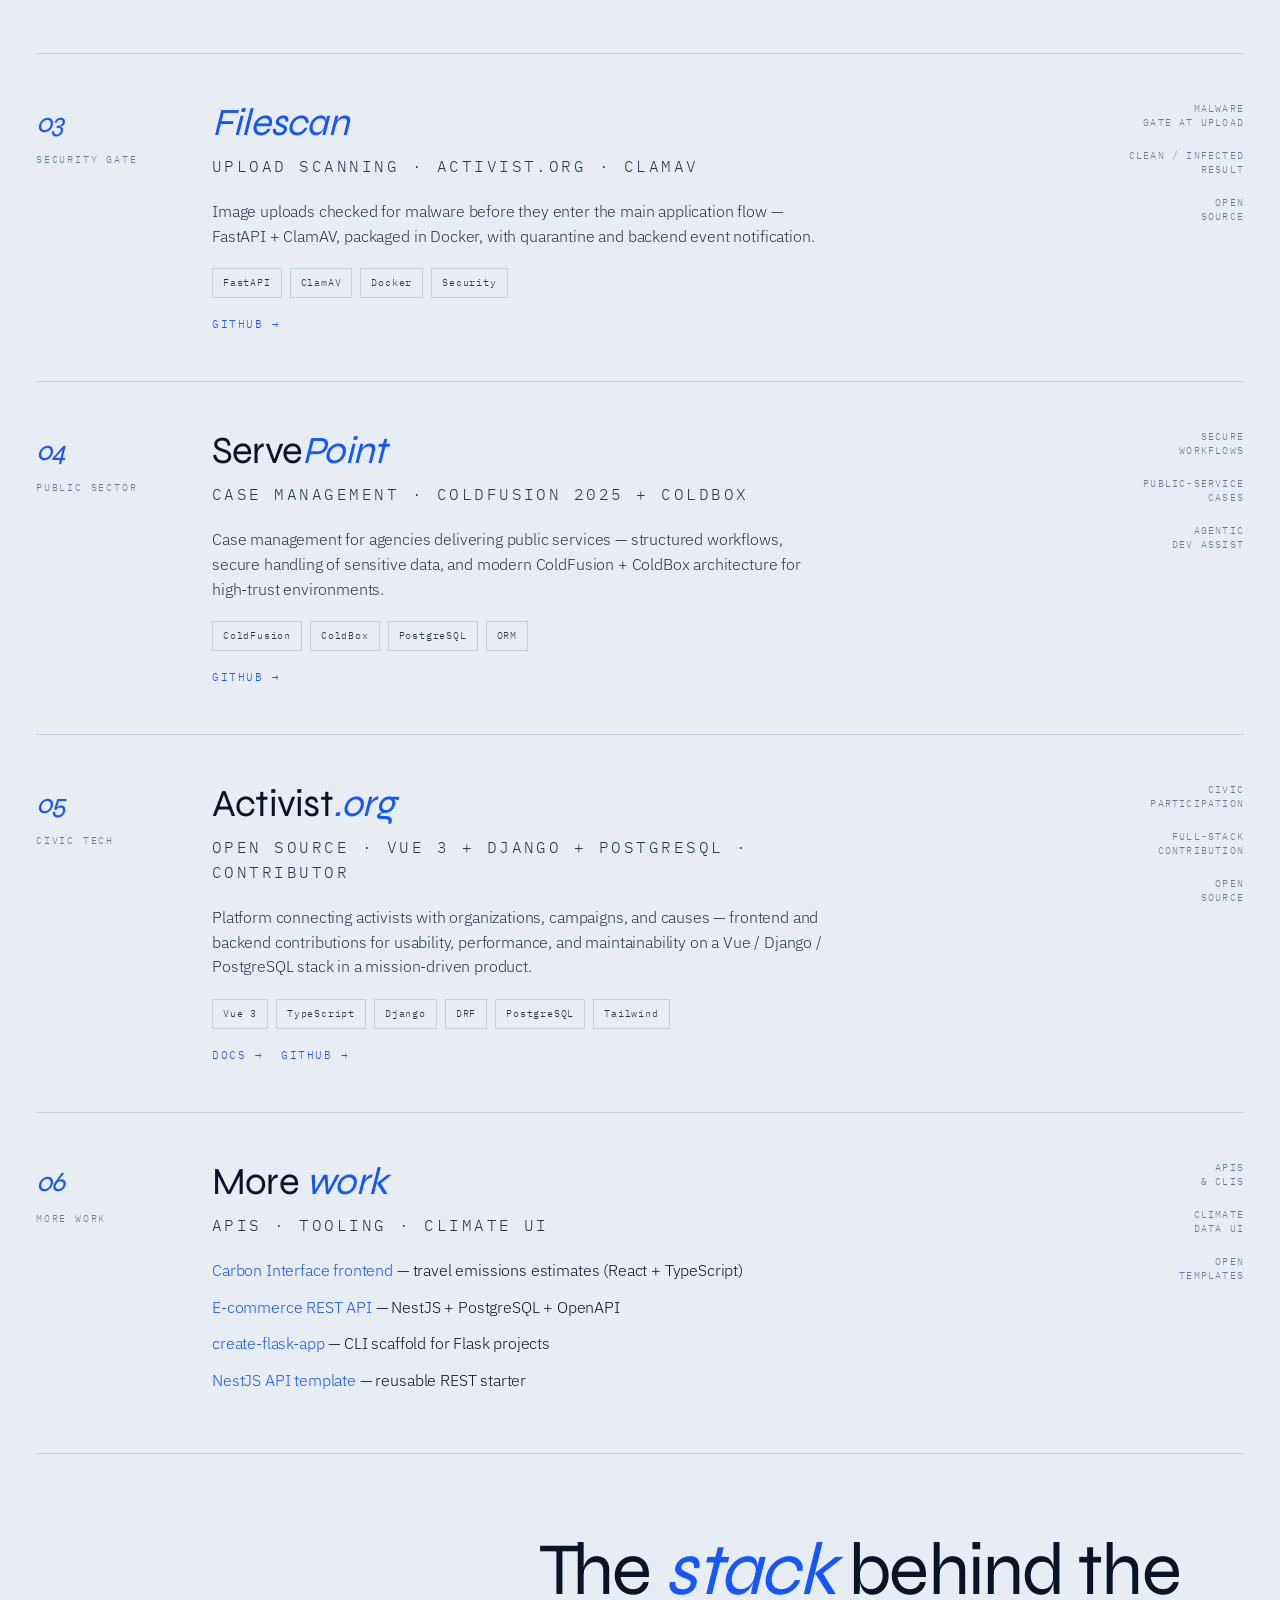
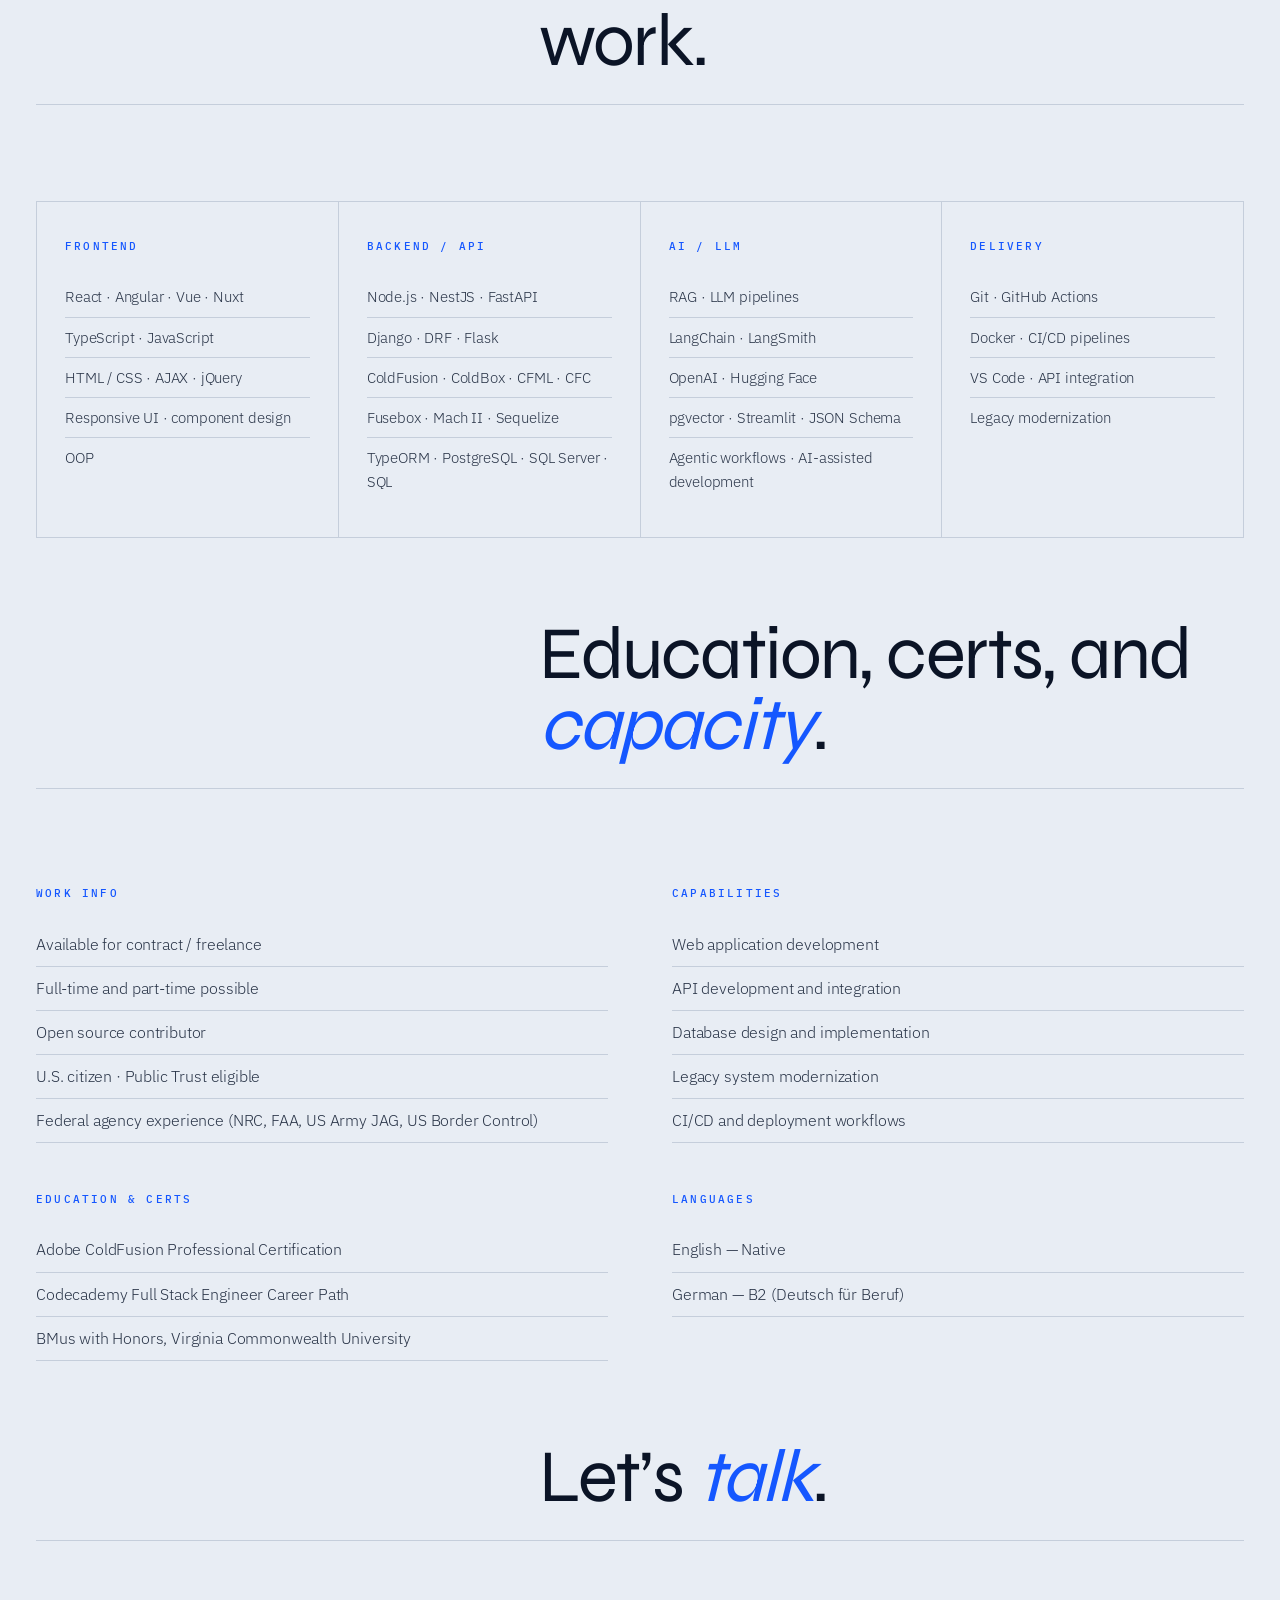
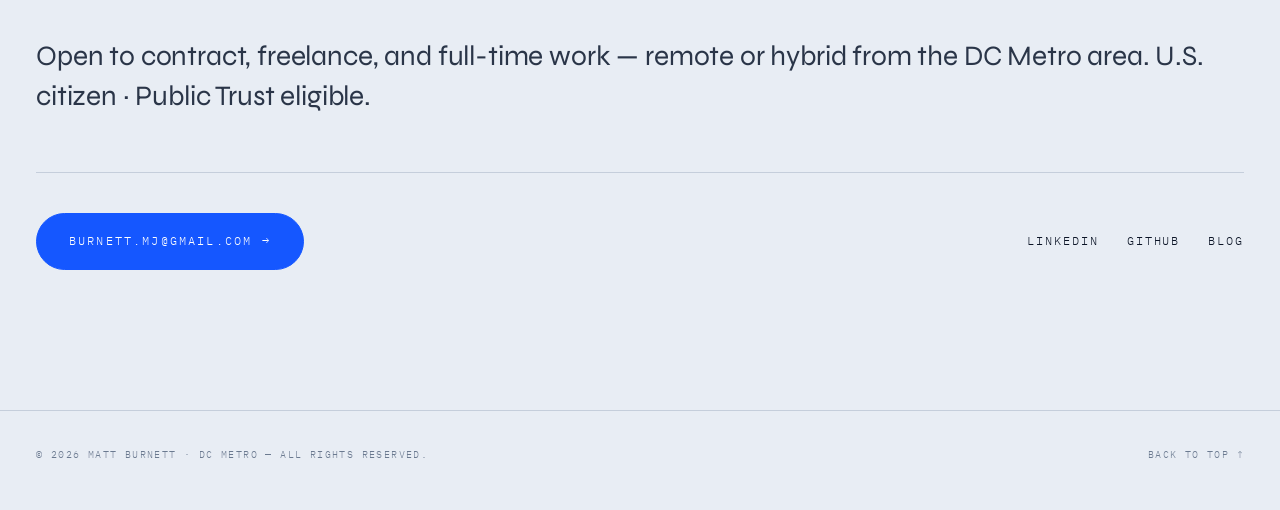
==== commit 079e85ba: "Drop ServePoint live deployment link from portfolio. - Keep only the GitHub repo link for the ServeP" ====
--- a/index.html
+++ b/index.html
@@ -340,7 +340,6 @@
                 <span>ColdFusion</span><span>ColdBox</span><span>PostgreSQL</span><span>ORM</span>
               </div>
               <div class="case-links">
-                <a href="https://servepoint.onrender.com/" target="_blank" rel="noopener noreferrer">Live →</a>
                 <a href="https://github.com/mattburnett-repo/servepoint" target="_blank"
                   rel="noopener noreferrer">GitHub →</a>
               </div>
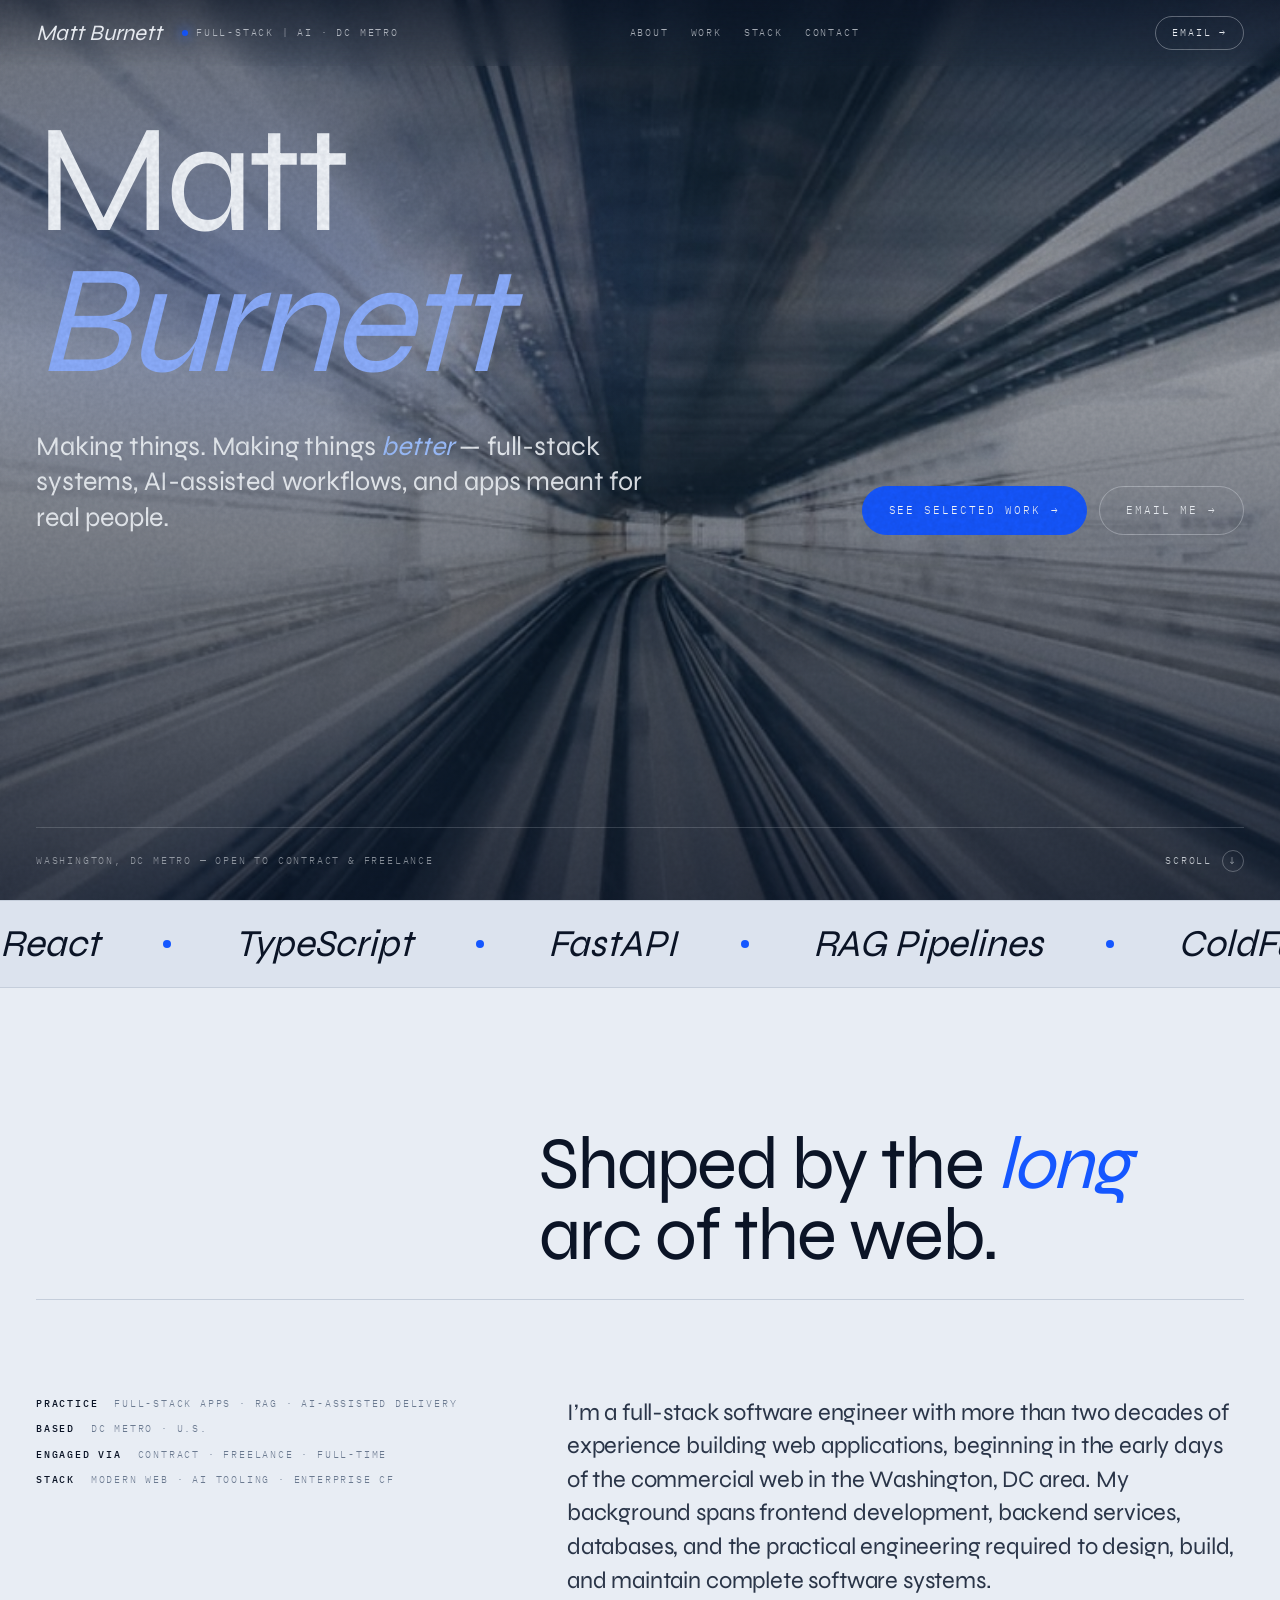
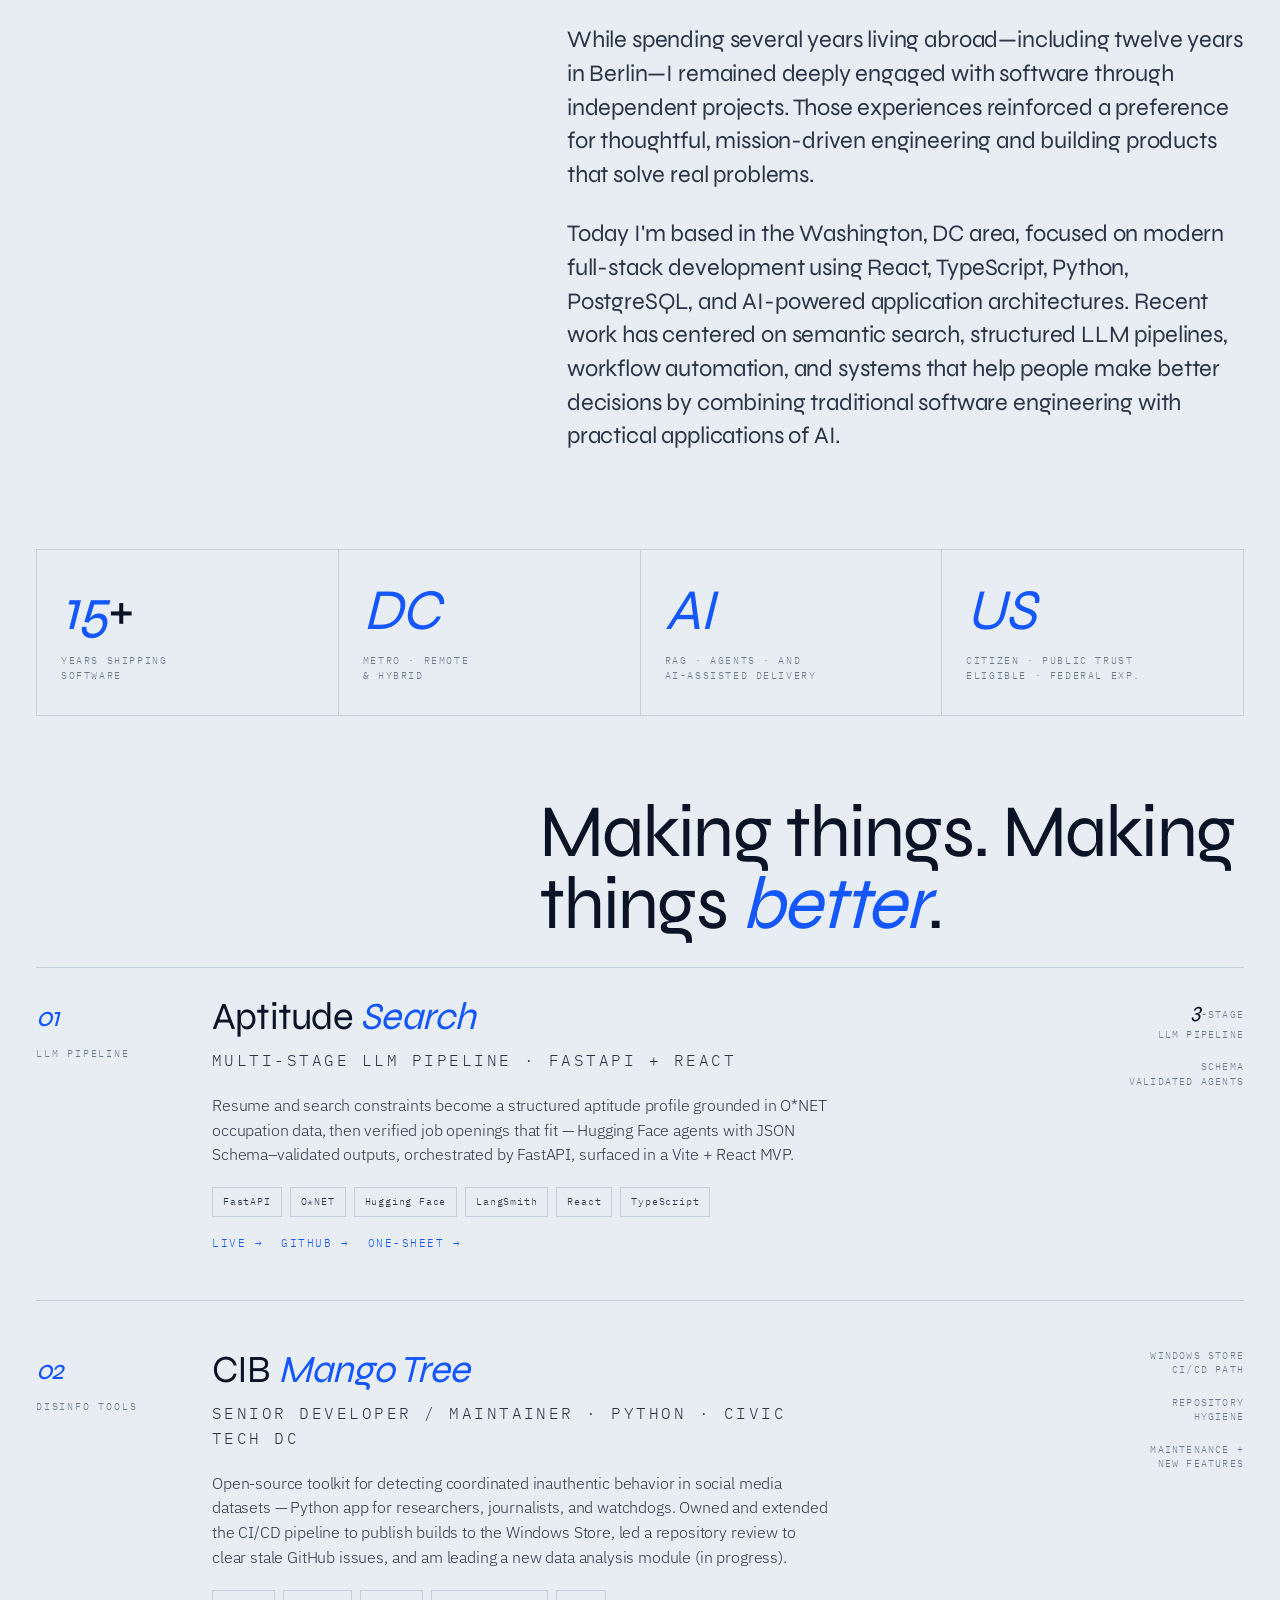
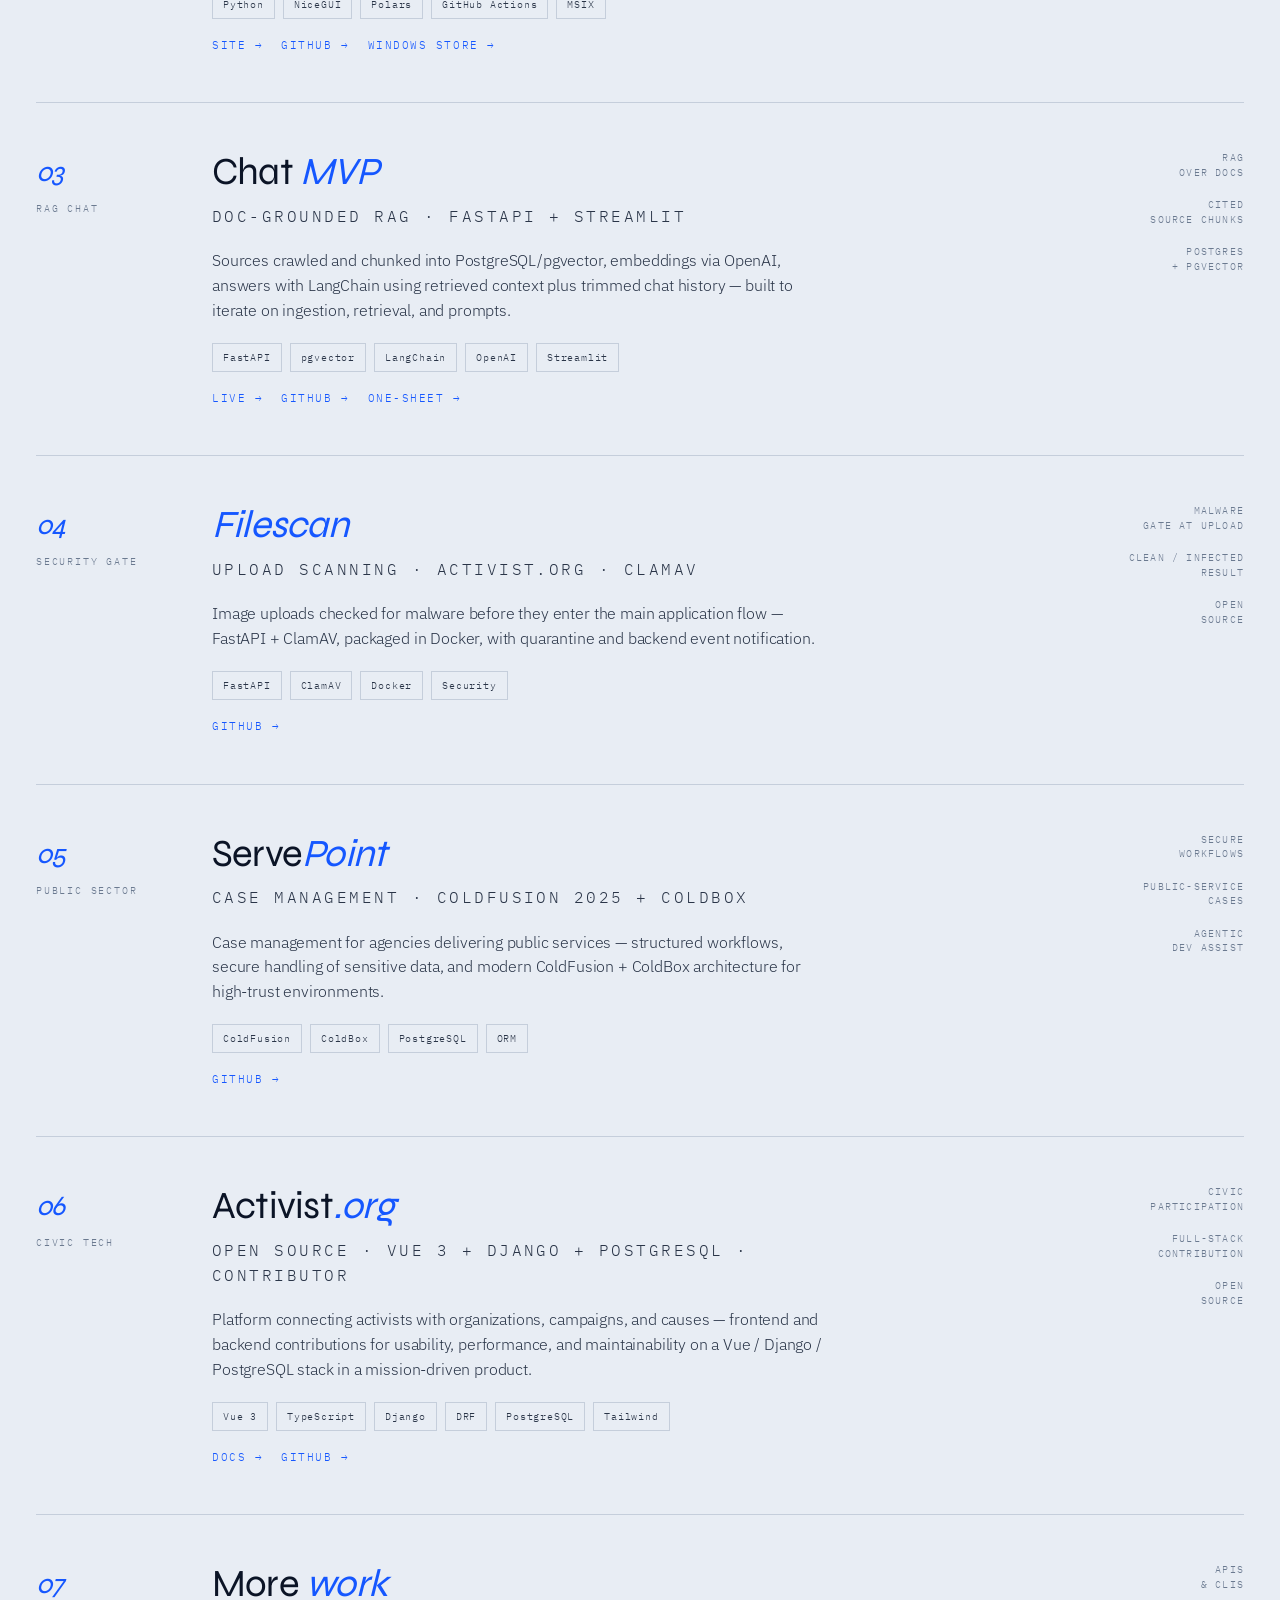
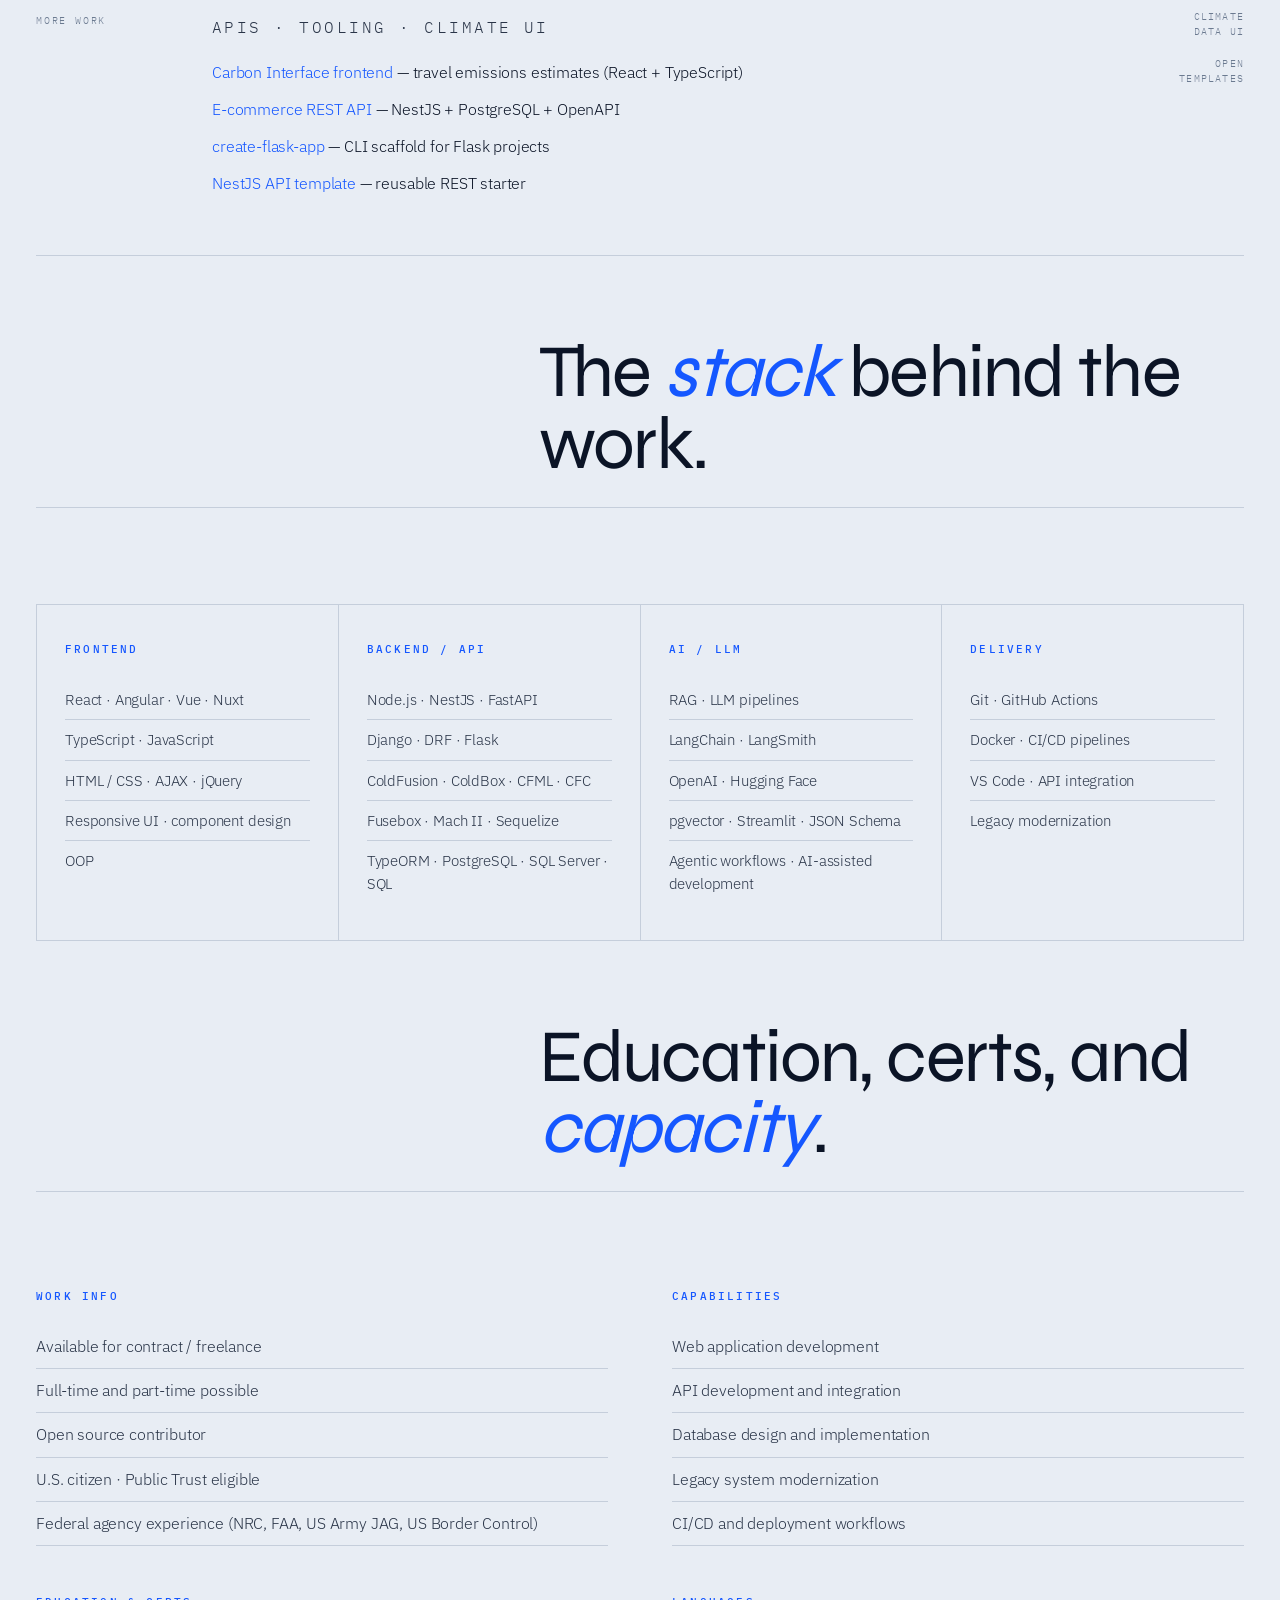
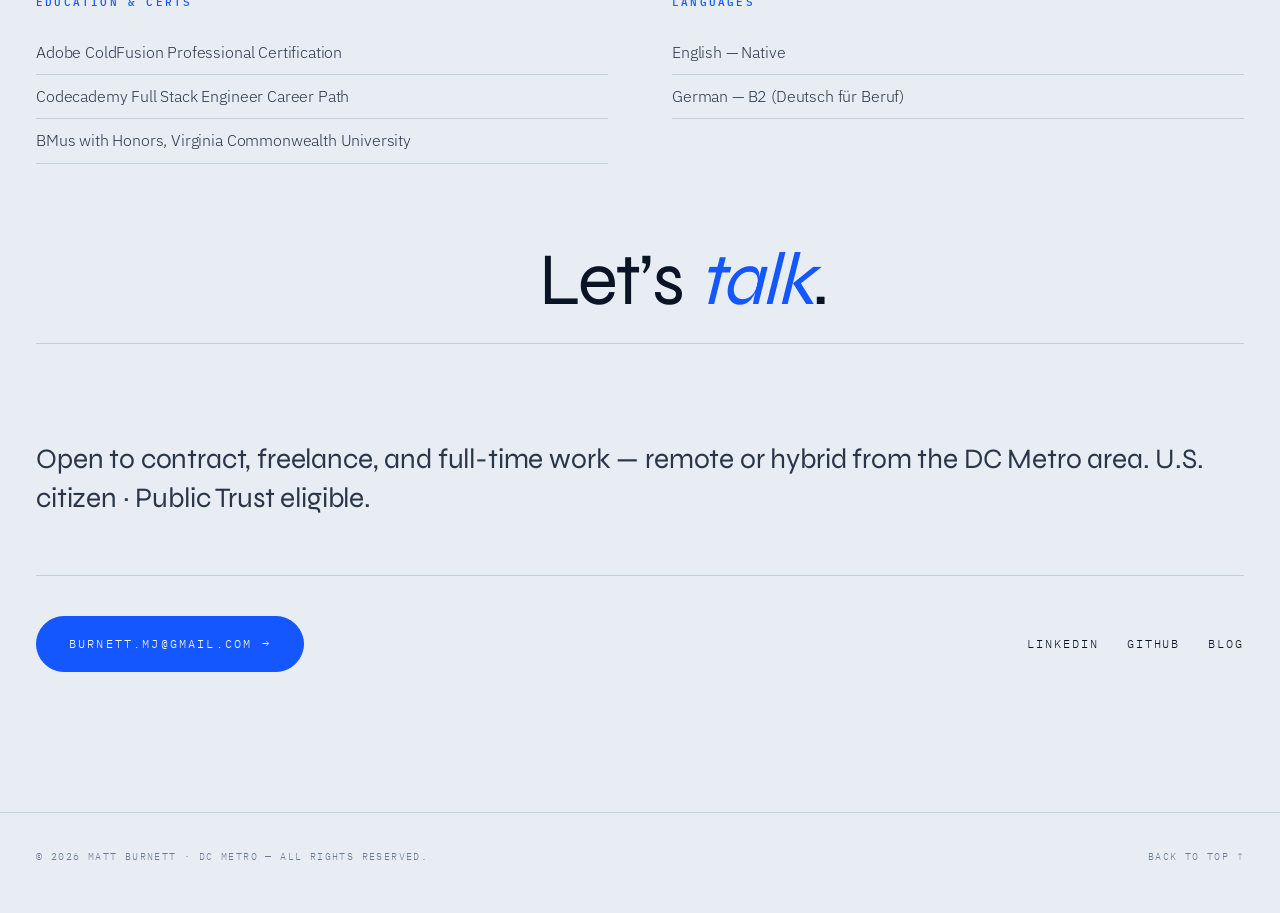
==== commit c0817624: "Add CIB Mango Tree as a featured work case. Highlight maintainer ownership of Windows Store CI/CD, r" ====
--- a/index.html
+++ b/index.html
@@ -69,6 +69,7 @@
       ],
       "workExample": [
         { "@type": "CreativeWork", "name": "Aptitude Search", "url": "https://github.com/mattburnett-repo/aptitude-search" },
+        { "@type": "CreativeWork", "name": "CIB Mango Tree", "url": "https://cibmangotree.org/" },
         { "@type": "CreativeWork", "name": "Chat MVP", "url": "https://github.com/mattburnett-repo/chat-mvp" },
         { "@type": "CreativeWork", "name": "Filescan (activist)", "url": "https://github.com/activist-org/activist/tree/main/services/filescan" },
         { "@type": "CreativeWork", "name": "Activist.org", "url": "https://activist.org/" },
@@ -276,7 +277,37 @@
           </article>
 
           <article class="case reveal" data-hover>
-            <div class="case-ix"><span class="num">02</span>RAG Chat</div>
+            <div class="case-ix"><span class="num">02</span>Disinfo Tools</div>
+            <div class="case-body">
+              <h3>CIB <em>Mango Tree</em></h3>
+              <p class="case-role">Senior developer / maintainer · Python · Civic Tech DC</p>
+              <p>
+                Open-source toolkit for detecting coordinated inauthentic behavior in social media
+                datasets — Python app for researchers, journalists, and watchdogs.
+                Owned and extended the CI/CD pipeline to publish builds to the Windows Store,
+                led a repository review to clear stale GitHub issues, and am leading a new
+                data analysis module (in progress).
+              </p>
+              <div class="case-tags">
+                <span>Python</span><span>NiceGUI</span><span>Polars</span><span>GitHub Actions</span><span>MSIX</span>
+              </div>
+              <div class="case-links">
+                <a href="https://cibmangotree.org/" target="_blank" rel="noopener noreferrer">Site →</a>
+                <a href="https://github.com/civictechdc/cib-mango-tree" target="_blank"
+                  rel="noopener noreferrer">GitHub →</a>
+                <a href="https://apps.microsoft.com/detail/9NQQP9MB8HR4" target="_blank"
+                  rel="noopener noreferrer">Windows Store →</a>
+              </div>
+            </div>
+            <div class="case-metrics">
+              <div>Windows Store<br>CI/CD path</div>
+              <div>Repository<br>hygiene</div>
+              <div>Maintenance +<br>new features</div>
+            </div>
+          </article>
+
+          <article class="case reveal" data-hover>
+            <div class="case-ix"><span class="num">03</span>RAG Chat</div>
             <div class="case-body">
               <h3>Chat <em>MVP</em></h3>
               <p class="case-role">Doc-grounded RAG · FastAPI + Streamlit</p>
@@ -304,7 +335,7 @@
           </article>
 
           <article class="case reveal" data-hover>
-            <div class="case-ix"><span class="num">03</span>Security Gate</div>
+            <div class="case-ix"><span class="num">04</span>Security Gate</div>
             <div class="case-body">
               <h3><em>Filescan</em></h3>
               <p class="case-role">Upload scanning · activist.org · ClamAV</p>
@@ -328,7 +359,7 @@
           </article>
 
           <article class="case reveal" data-hover>
-            <div class="case-ix"><span class="num">04</span>Public Sector</div>
+            <div class="case-ix"><span class="num">05</span>Public Sector</div>
             <div class="case-body">
               <h3>Serve<em>Point</em></h3>
               <p class="case-role">Case management · ColdFusion 2025 + ColdBox</p>
@@ -352,7 +383,7 @@
           </article>
 
           <article class="case reveal" data-hover>
-            <div class="case-ix"><span class="num">05</span>Civic Tech</div>
+            <div class="case-ix"><span class="num">06</span>Civic Tech</div>
             <div class="case-body">
               <h3>Activist<em>.org</em></h3>
               <p class="case-role">Open source · Vue 3 + Django + PostgreSQL · Contributor</p>
@@ -379,7 +410,7 @@
           </article>
 
           <article class="case reveal" data-hover>
-            <div class="case-ix"><span class="num">06</span>More work</div>
+            <div class="case-ix"><span class="num">07</span>More work</div>
             <div class="case-body">
               <h3>More <em>work</em></h3>
               <p class="case-role">APIs · tooling · climate UI</p>
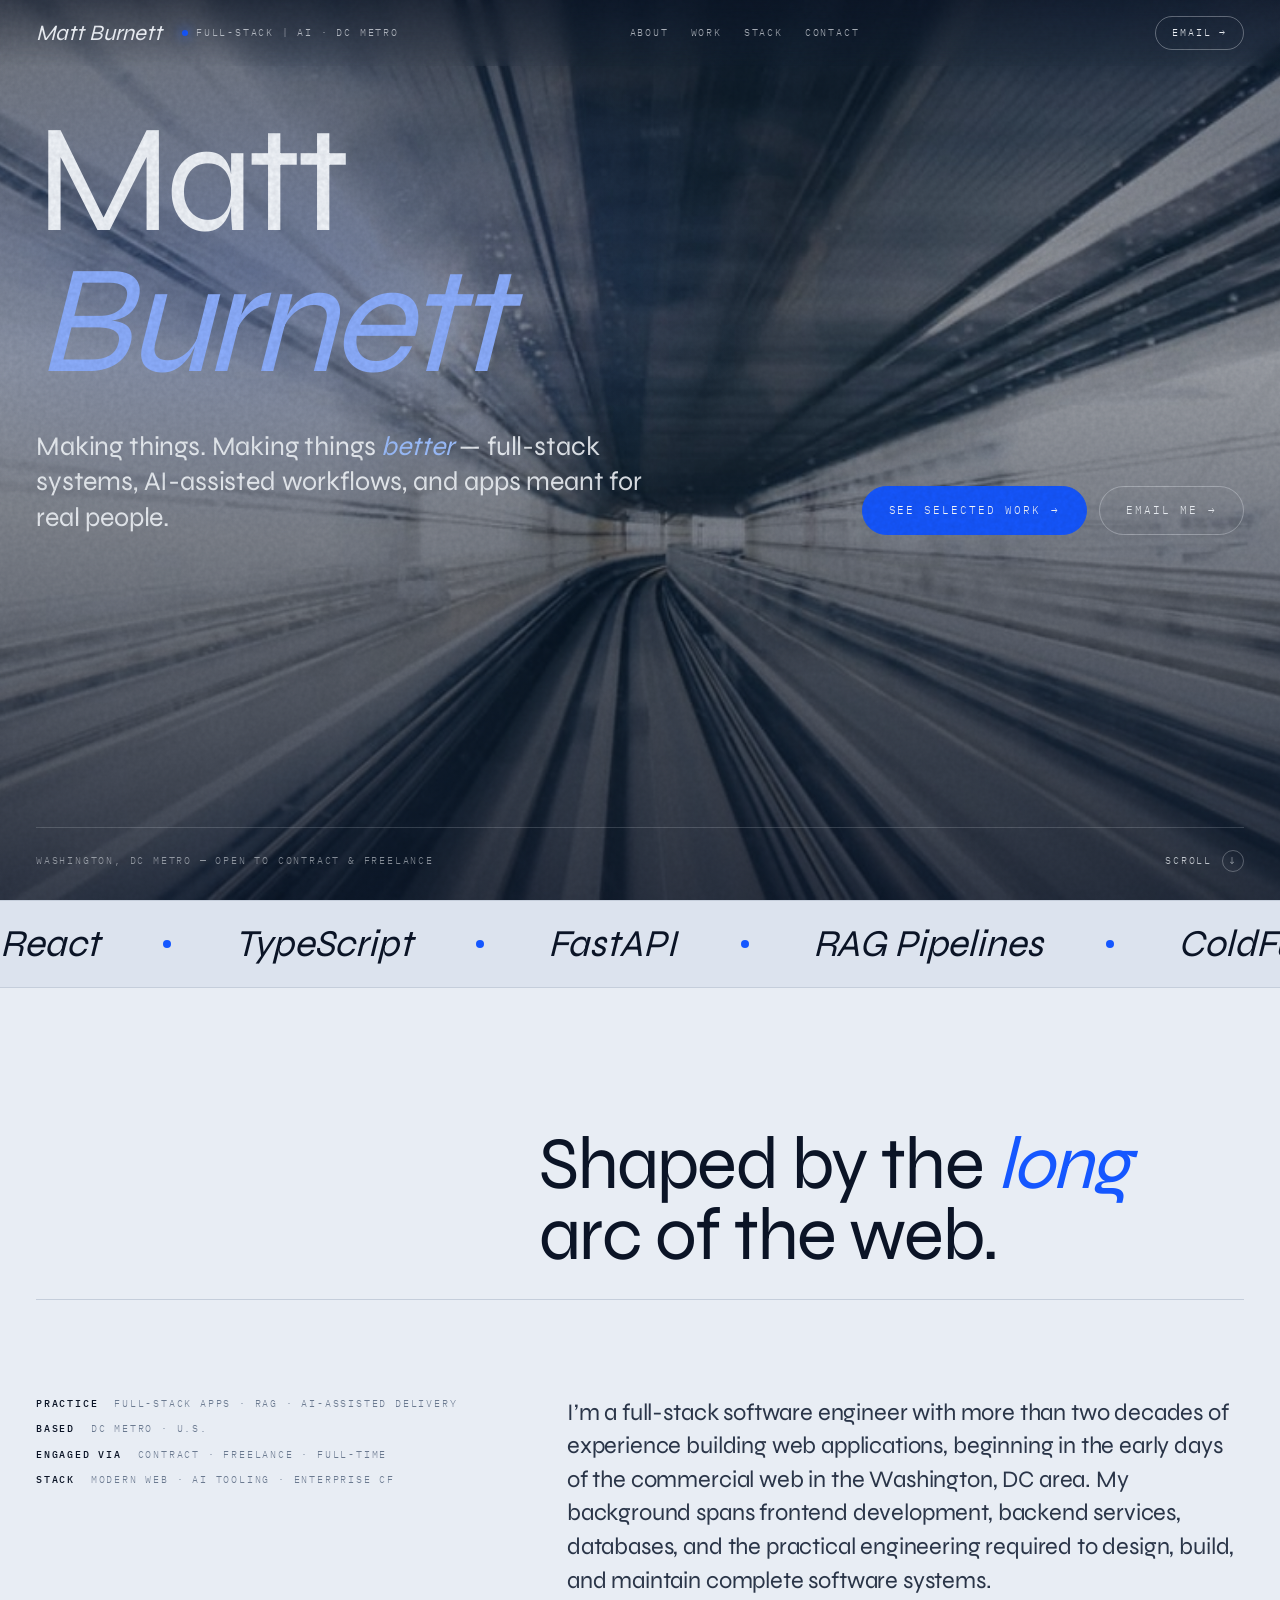
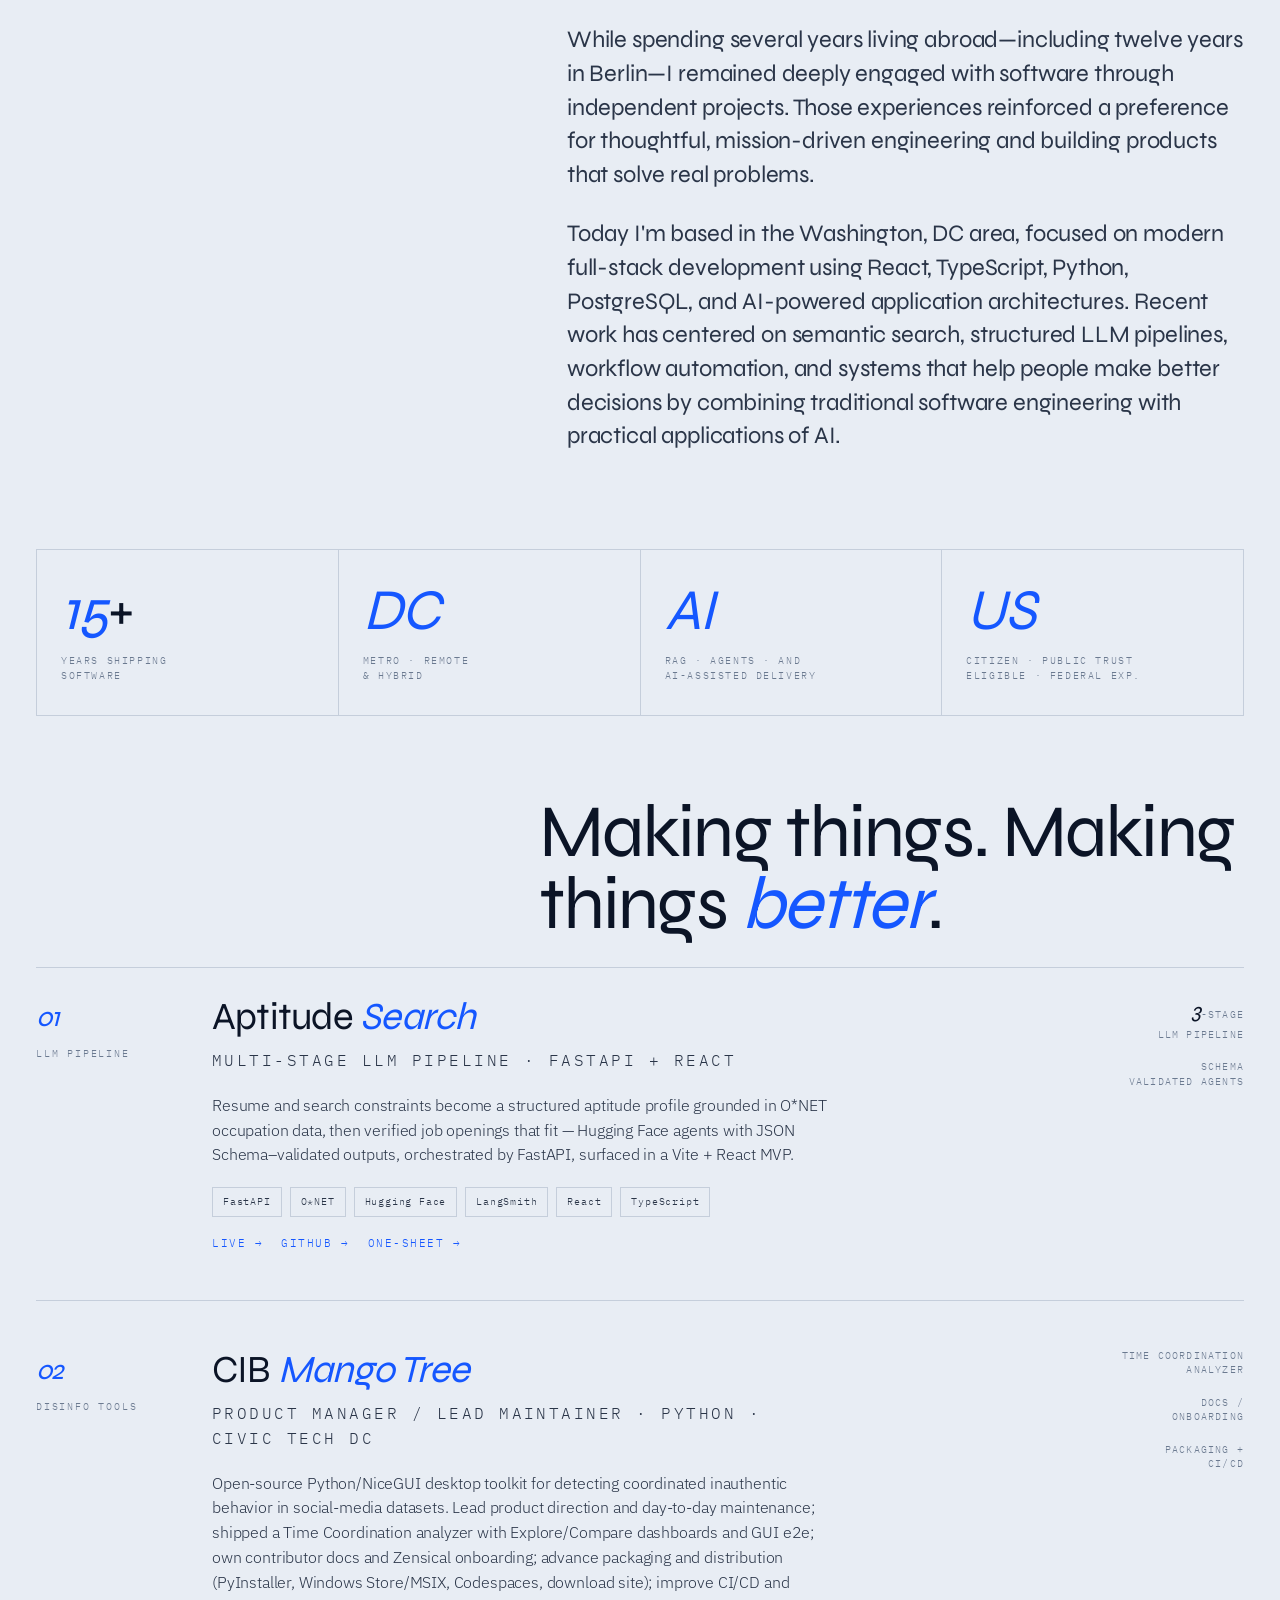
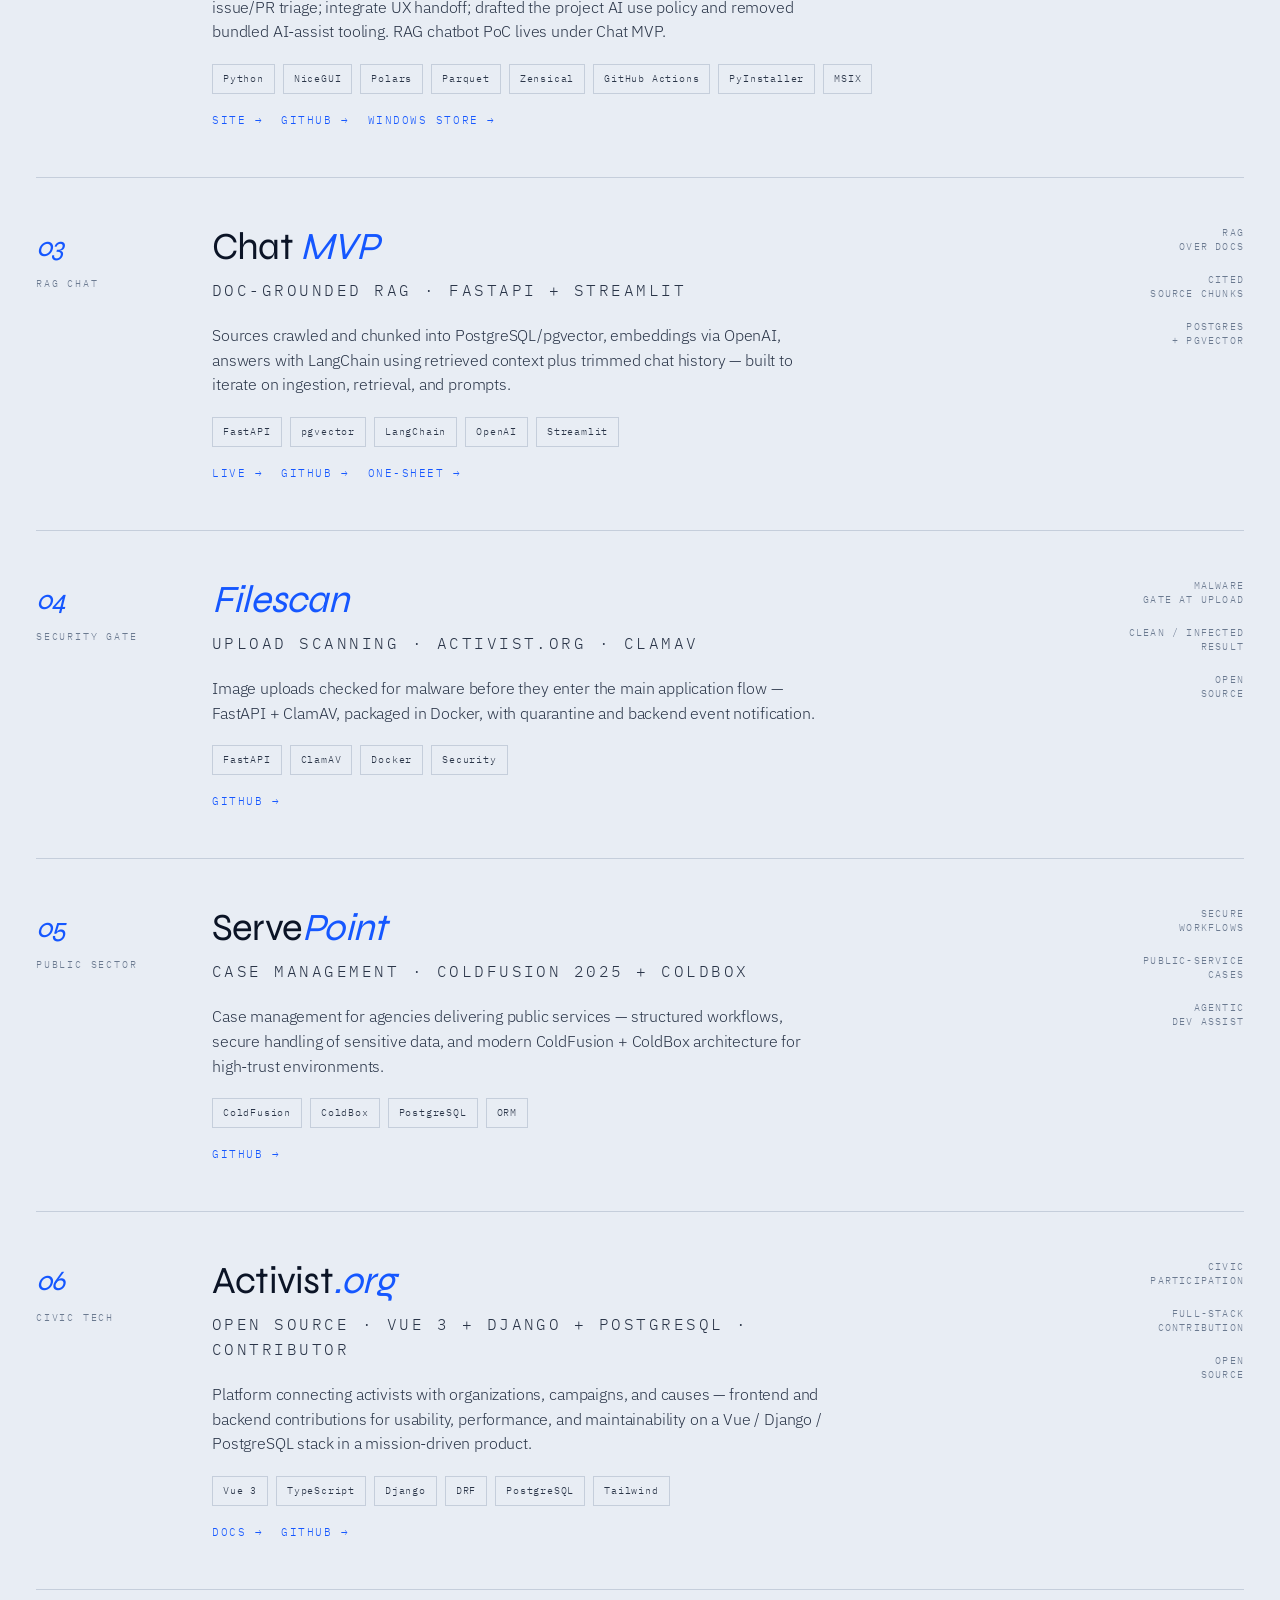
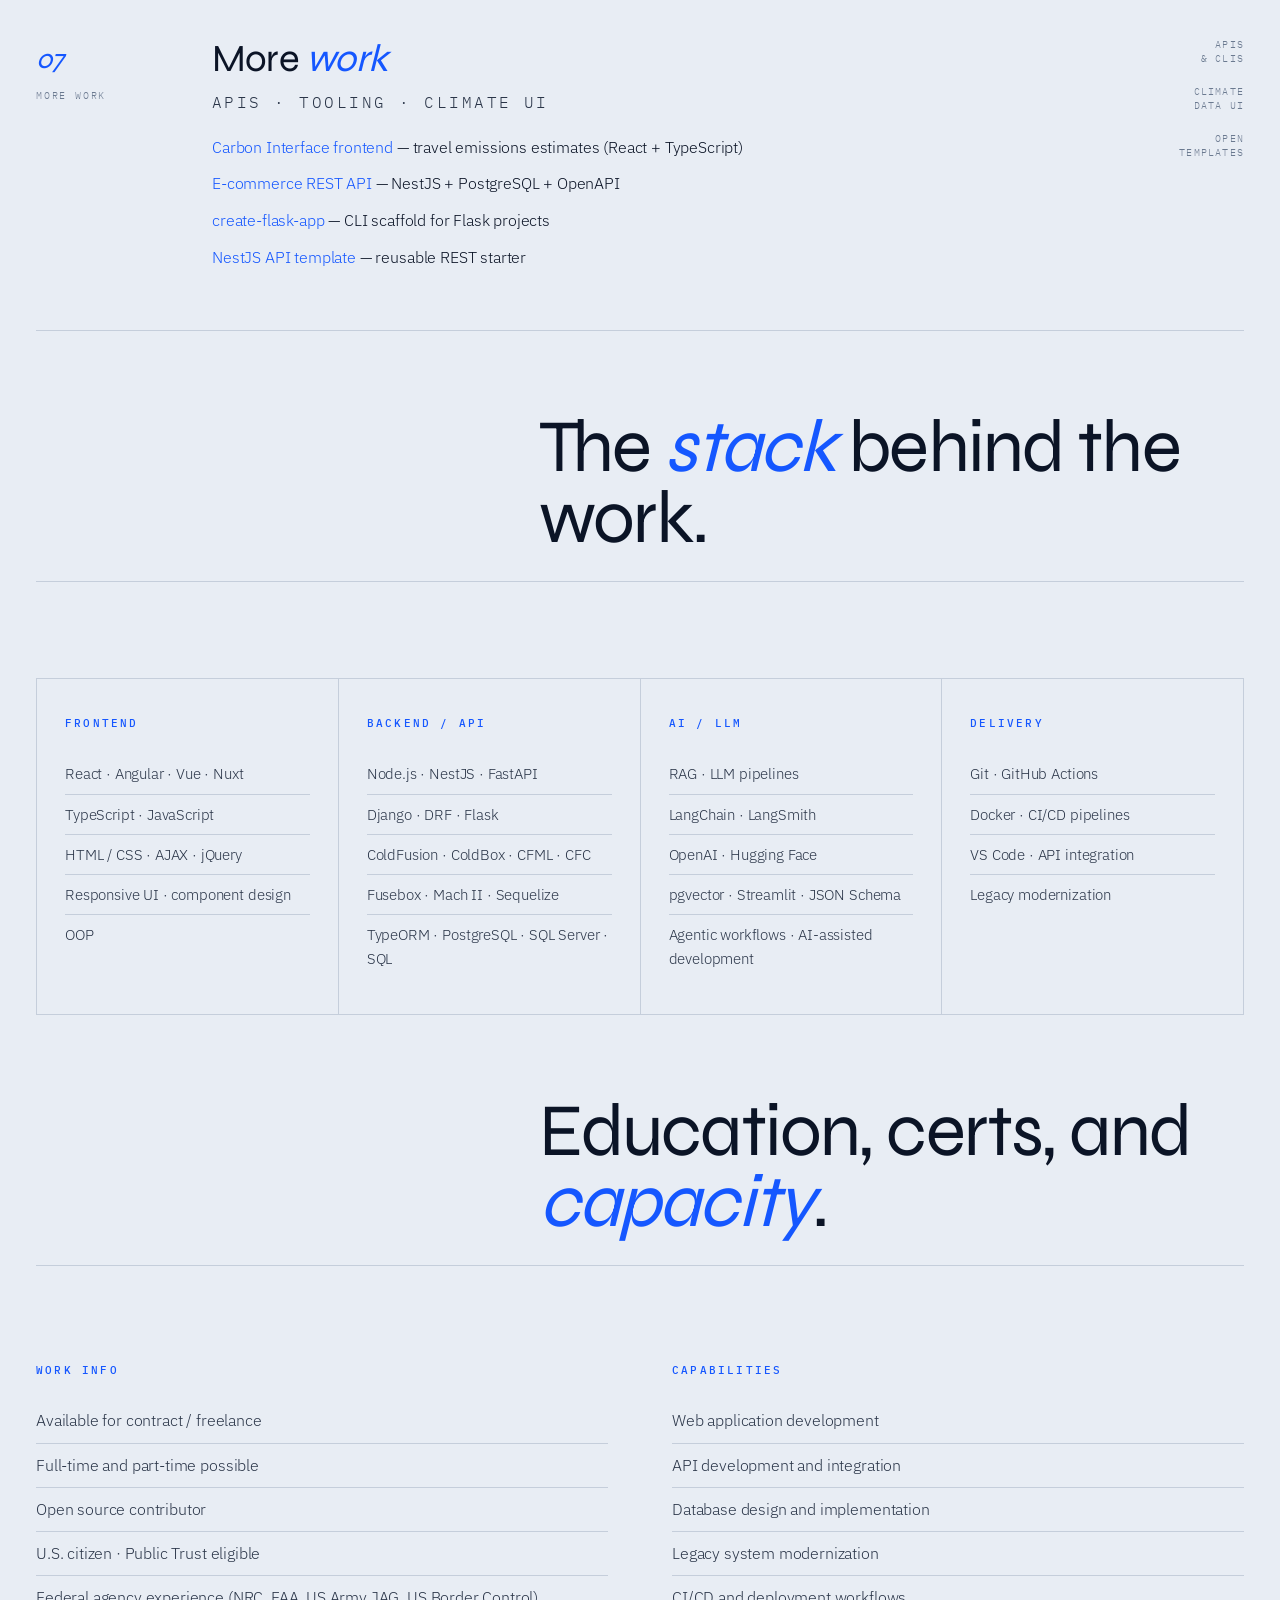
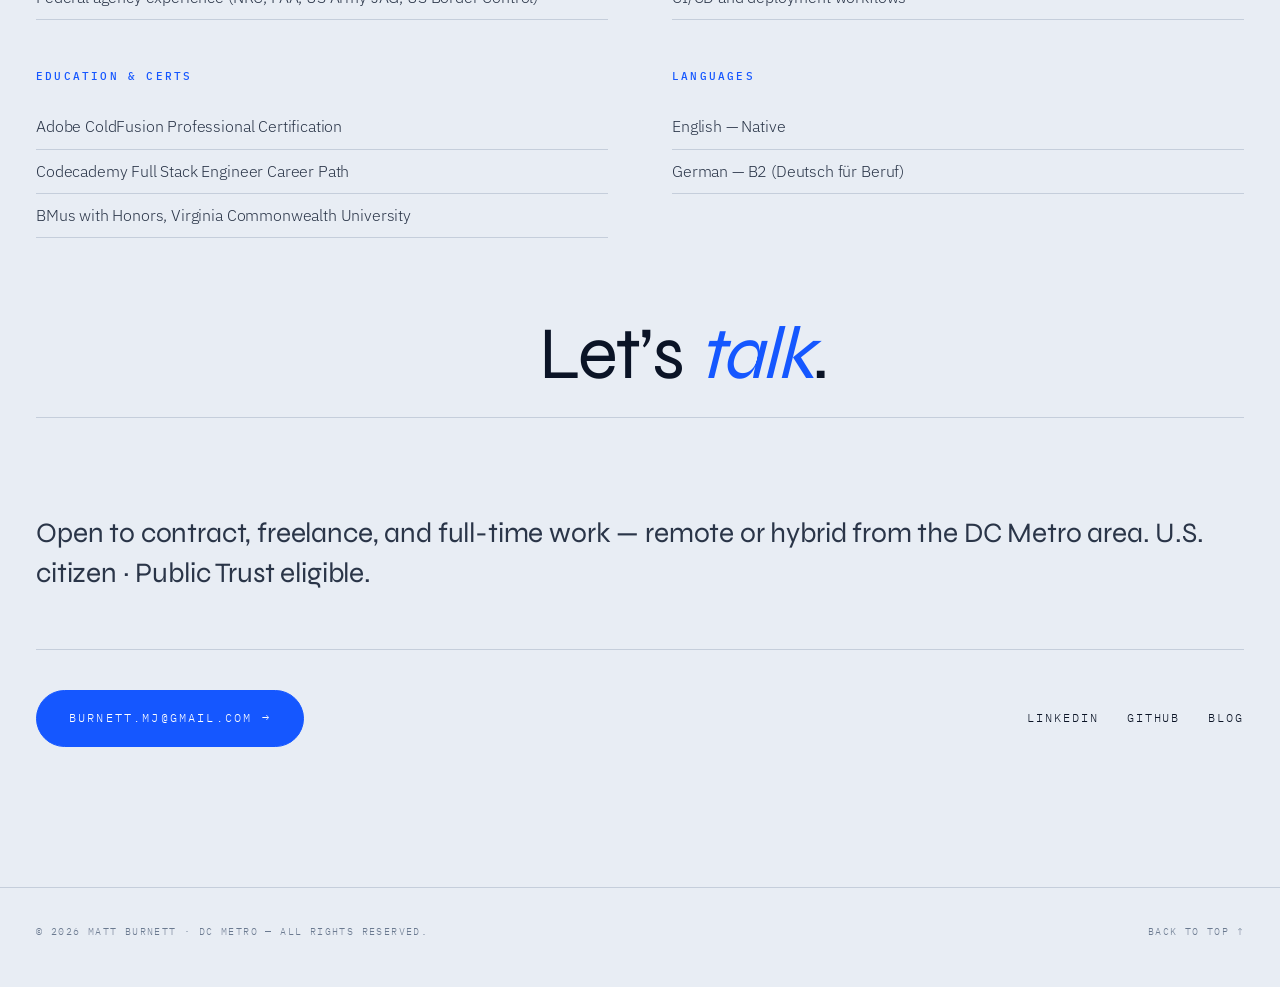
==== commit d4cf8f81: "Align CIB Mango Tree portfolio case with expanded maintainer scope." ====
--- a/index.html
+++ b/index.html
@@ -280,16 +280,19 @@
             <div class="case-ix"><span class="num">02</span>Disinfo Tools</div>
             <div class="case-body">
               <h3>CIB <em>Mango Tree</em></h3>
-              <p class="case-role">Senior developer / maintainer · Python · Civic Tech DC</p>
+              <p class="case-role">Product Manager / Lead Maintainer · Python · Civic Tech DC</p>
               <p>
-                Open-source toolkit for detecting coordinated inauthentic behavior in social media
-                datasets — Python app for researchers, journalists, and watchdogs.
-                Owned and extended the CI/CD pipeline to publish builds to the Windows Store,
-                led a repository review to clear stale GitHub issues, and am leading a new
-                data analysis module (in progress).
+                Open-source Python/NiceGUI desktop toolkit for detecting coordinated inauthentic
+                behavior in social-media datasets. Lead product direction and day-to-day maintenance;
+                shipped a Time Coordination analyzer with Explore/Compare dashboards and GUI e2e;
+                own contributor docs and Zensical onboarding; advance packaging and distribution
+                (PyInstaller, Windows Store/MSIX, Codespaces, download site); improve CI/CD and
+                issue/PR triage; integrate UX handoff; drafted the project AI use policy and removed
+                bundled AI-assist tooling. RAG chatbot PoC lives under Chat MVP.
               </p>
               <div class="case-tags">
-                <span>Python</span><span>NiceGUI</span><span>Polars</span><span>GitHub Actions</span><span>MSIX</span>
+                <span>Python</span><span>NiceGUI</span><span>Polars</span><span>Parquet</span><span>Zensical</span><span>GitHub
+                  Actions</span><span>PyInstaller</span><span>MSIX</span>
               </div>
               <div class="case-links">
                 <a href="https://cibmangotree.org/" target="_blank" rel="noopener noreferrer">Site →</a>
@@ -300,9 +303,9 @@
               </div>
             </div>
             <div class="case-metrics">
-              <div>Windows Store<br>CI/CD path</div>
-              <div>Repository<br>hygiene</div>
-              <div>Maintenance +<br>new features</div>
+              <div>Time Coordination<br>analyzer</div>
+              <div>Docs /<br>onboarding</div>
+              <div>Packaging +<br>CI/CD</div>
             </div>
           </article>
 
